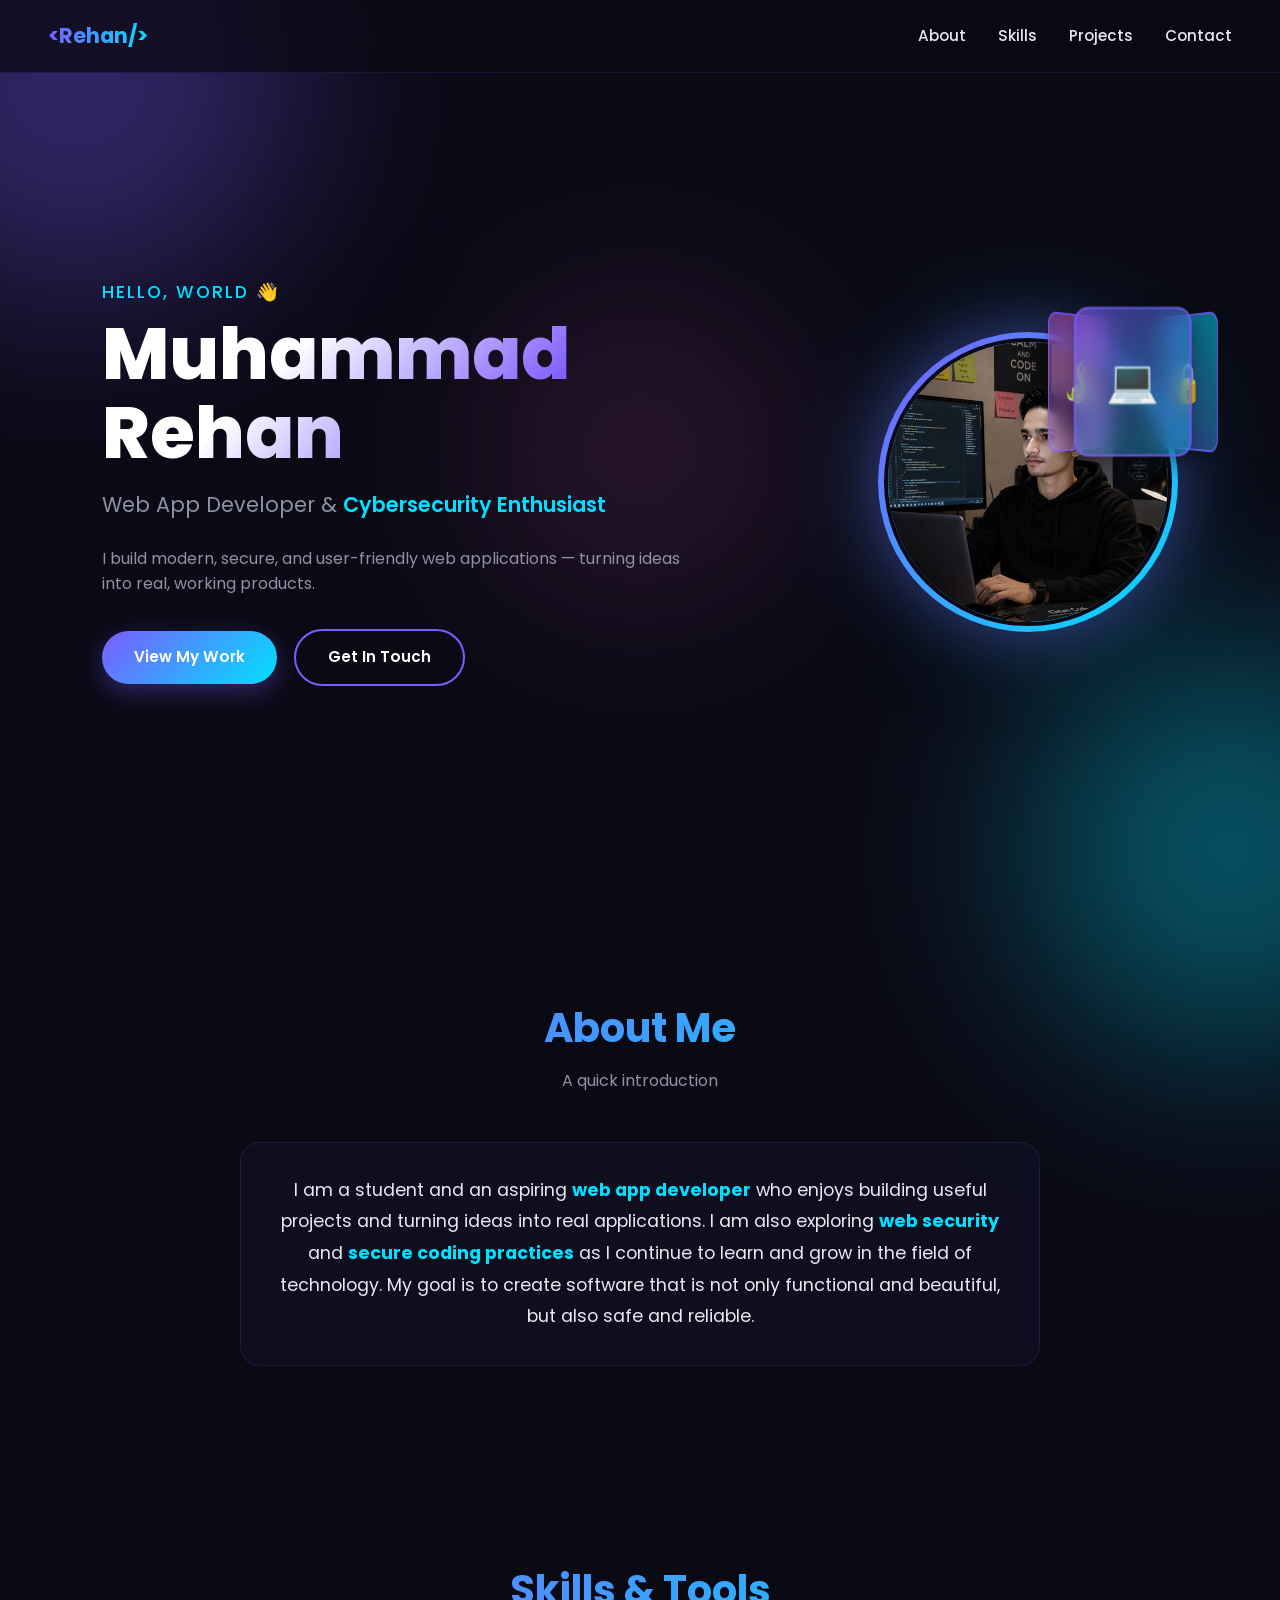
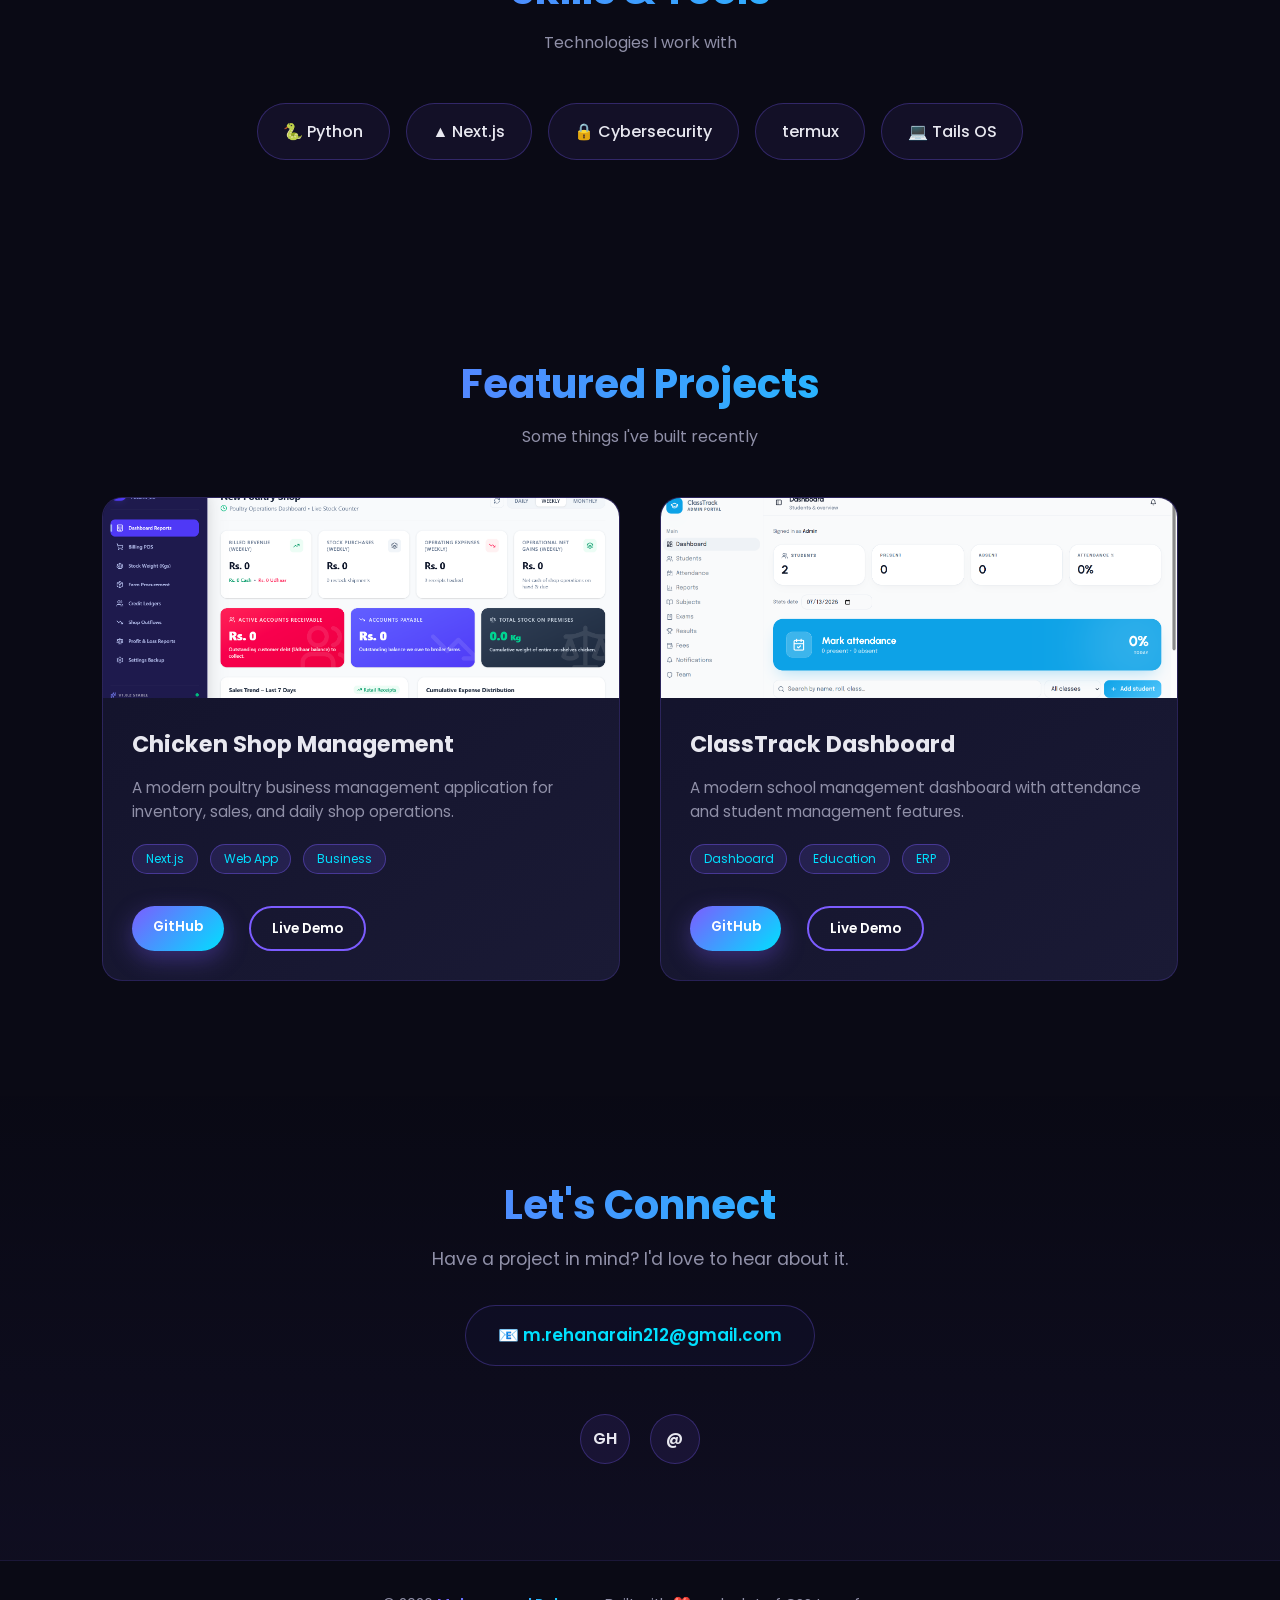
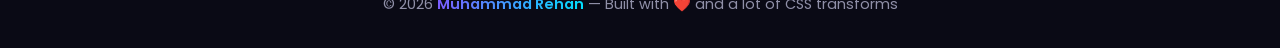
==== index.html @ e0ec8a37 "Update print statement from 'Hello' to 'Goodbye' Upgrade skills" ====
<!DOCTYPE html>
<html lang="en">
<head>
<meta charset="UTF-8" />
<meta name="viewport" content="width=device-width, initial-scale=1.0" />
<title>Muhammad Rehan | 3D Portfolio</title>
<link rel="preconnect" href="https://fonts.googleapis.com">
<link rel="preconnect" href="https://fonts.gstatic.com" crossorigin>
<link href="https://fonts.googleapis.com/css2?family=Poppins:wght@300;400;600;700;800&display=swap" rel="stylesheet">
<style>
  * { margin: 0; padding: 0; box-sizing: border-box; }
  
  :root {
    --bg: #0a0a15;
    --bg-2: #12122a;
    --accent: #7c5cff;
    --accent-2: #00e0ff;
    --text: #e8e8f0;
    --muted: #9090a8;
  }
  
  html { scroll-behavior: smooth; }
  
  body {
    font-family: 'Poppins', 'Segoe UI', sans-serif;
    background: var(--bg);
    color: var(--text);
    overflow-x: hidden;
    line-height: 1.6;
  }
  
  /* ---------- NAVIGATION ---------- */
  nav {
    position: fixed; top: 0; left: 0; right: 0;
    padding: 1.2rem 3rem;
    display: flex; justify-content: space-between; align-items: center;
    background: rgba(10, 10, 21, 0.75);
    backdrop-filter: blur(14px);
    z-index: 100;
    border-bottom: 1px solid rgba(124, 92, 255, 0.15);
  }
  .logo {
    font-size: 1.3rem; font-weight: 700;
    background: linear-gradient(90deg, var(--accent), var(--accent-2));
    -webkit-background-clip: text; -webkit-text-fill-color: transparent;
  }
  nav ul { display: flex; gap: 2rem; list-style: none; }
  nav a {
    color: var(--text); text-decoration: none; font-size: 0.95rem;
    font-weight: 500; transition: color 0.3s; position: relative;
  }
  nav a::after {
    content: ''; position: absolute; bottom: -4px; left: 0;
    width: 0; height: 2px;
    background: linear-gradient(90deg, var(--accent), var(--accent-2));
    transition: width 0.3s;
  }
  nav a:hover { color: var(--accent-2); }
  nav a:hover::after { width: 100%; }
  
  /* ---------- HERO ---------- */
  .hero {
    min-height: 100vh;
    display: flex; align-items: center; justify-content: space-between;
    padding: 7rem 8vw 3rem;
    perspective: 1200px;
    position: relative;
    gap: 3rem;
  }
  .hero-text { max-width: 600px; z-index: 2; }
  .hero-text .greeting {
    color: var(--accent-2); font-size: 1.1rem; font-weight: 500;
    margin-bottom: 0.5rem; letter-spacing: 2px; text-transform: uppercase;
  }
  .hero-text h1 {
    font-size: clamp(2.5rem, 6vw, 4.5rem);
    line-height: 1.1; margin-bottom: 1rem; font-weight: 800;
    background: linear-gradient(135deg, #fff 30%, var(--accent) 70%, var(--accent-2));
    -webkit-background-clip: text; -webkit-text-fill-color: transparent;
  }
  .hero-text .role {
    font-size: 1.3rem; color: var(--muted); margin-bottom: 1.5rem;
    font-weight: 400;
  }
  .hero-text .role span {
    color: var(--accent-2); font-weight: 600;
  }
  .hero-text p { color: var(--muted); font-size: 1rem; margin-bottom: 2rem; }
  .btn {
    display: inline-block; padding: 0.9rem 2rem;
    background: linear-gradient(135deg, var(--accent), var(--accent-2));
    color: #fff; text-decoration: none; border-radius: 50px;
    font-weight: 600; transition: transform 0.3s, box-shadow 0.3s;
    box-shadow: 0 8px 24px rgba(124, 92, 255, 0.35);
    font-size: 0.95rem;
  }
  .btn:hover { transform: translateY(-3px); box-shadow: 0 12px 32px rgba(124, 92, 255, 0.55); }
  .btn-outline {
    background: transparent;
    border: 2px solid var(--accent);
    box-shadow: none;
    margin-left: 0.8rem;
  }
  .btn-outline:hover {
    background: rgba(124, 92, 255, 0.15);
    box-shadow: 0 8px 24px rgba(124, 92, 255, 0.25);
  }
  
  /* ---------- PROFILE AVATAR (3D floating) ---------- */
  .hero-visual {
    position: relative;
    display: flex; align-items: center; justify-content: center;
    flex-shrink: 0;
  }
  .avatar-ring {
    width: 300px; height: 300px;
    border-radius: 50%;
    padding: 6px;
    background: linear-gradient(135deg, var(--accent), var(--accent-2));
    box-shadow: 0 0 60px rgba(124, 92, 255, 0.4), 0 0 120px rgba(0, 224, 255, 0.2);
    animation: float 6s ease-in-out infinite;
    position: relative;
  }
  .avatar-ring img {
    width: 100%; height: 100%;
    border-radius: 50%;
    object-fit: cover;
    border: 4px solid var(--bg);
    display: block;
  }
  @keyframes float {
    0%, 100% { transform: translateY(0); }
    50% { transform: translateY(-20px); }
  }
  
  /* ---------- 3D ROTATING CARD STACK (SMALLER) ---------- */
  .scene-stack {
    position: absolute;
    top: -20px; right: -20px;
    width: 120px; height: 150px;
    perspective: 1000px;
  }
  .card-stack-wrapper {
    width: 100%; height: 100%;
    position: relative;
    transform-style: preserve-3d;
    animation: rotateStack 20s infinite linear;
  }
  .stack-card {
    position: absolute;
    width: 110px; height: 140px;
    display: flex; align-items: center; justify-content: center;
    font-size: 2.5rem;
    background: linear-gradient(135deg, rgba(124,92,255,0.4), rgba(0,224,255,0.4));
    border: 2px solid rgba(124, 92, 255, 0.7);
    border-radius: 14px;
    backdrop-filter: blur(10px);
    box-shadow: 0 8px 20px rgba(0,0,0,0.3);
    transition: all 0.4s ease;
  }
  
  /* Three cards positioned in 3D space - always rotating */
  .card-1 {
    transform: rotateY(0deg) translateZ(65px);
    background: linear-gradient(135deg, rgba(124,92,255,0.5), rgba(0,224,255,0.3));
  }
  .card-2 {
    transform: rotateY(120deg) translateZ(65px);
    background: linear-gradient(135deg, rgba(0,224,255,0.5), rgba(124,92,255,0.3));
  }
  .card-3 {
    transform: rotateY(240deg) translateZ(65px);
    background: linear-gradient(135deg, rgba(255,92,205,0.5), rgba(124,92,255,0.3));
  }
  
  /* Continuous rotation animation */
  @keyframes rotateStack {
    0% { transform: rotateY(0deg) rotateX(10deg); }
    100% { transform: rotateY(360deg) rotateX(10deg); }
  }
  
  /* Hover: speed up rotation and expand cards */
  .scene-stack:hover .card-stack-wrapper {
    animation-duration: 8s;
  }
  .scene-stack:hover .card-1 { transform: rotateY(0deg) translateZ(90px); }
  .scene-stack:hover .card-2 { transform: rotateY(120deg) translateZ(90px); }
  .scene-stack:hover .card-3 { transform: rotateY(240deg) translateZ(90px); }
  
  /* ---------- SECTIONS ---------- */
  section { padding: 6rem 8vw; position: relative; }
  .section-title {
    font-size: 2.5rem; margin-bottom: 0.5rem; text-align: center;
    background: linear-gradient(90deg, var(--accent), var(--accent-2));
    -webkit-background-clip: text; -webkit-text-fill-color: transparent;
    font-weight: 700;
  }
  .section-subtitle {
    text-align: center; color: var(--muted);
    margin-bottom: 3rem; font-size: 1rem;
  }
  
  /* ---------- ABOUT ---------- */
  .about-content {
    max-width: 800px; margin: 0 auto;
    text-align: center; font-size: 1.1rem;
    color: var(--text); line-height: 1.8;
    padding: 2rem;
    background: rgba(18, 18, 42, 0.5);
    border: 1px solid rgba(124, 92, 255, 0.15);
    border-radius: 20px;
    backdrop-filter: blur(10px);
  }
  .about-content strong { color: var(--accent-2); }
  
  /* ---------- SKILLS ---------- */
  .skills {
    display: flex; flex-wrap: wrap; gap: 1rem; justify-content: center;
    max-width: 900px; margin: 0 auto;
  }
  .skill {
    padding: 0.9rem 1.6rem;
    background: rgba(124, 92, 255, 0.08);
    border: 1px solid rgba(124, 92, 255, 0.3);
    border-radius: 30px;
    transition: all 0.3s;
    font-weight: 500;
    cursor: default;
    position: relative;
    overflow: hidden;
  }
  .skill::before {
    content: ''; position: absolute; inset: 0;
    background: linear-gradient(135deg, var(--accent), var(--accent-2));
    opacity: 0; transition: opacity 0.3s;
    z-index: 0;
  }
  .skill span { position: relative; z-index: 1; }
  .skill:hover {
    transform: translateY(-5px) scale(1.05);
    box-shadow: 0 10px 25px rgba(124, 92, 255, 0.4);
    border-color: var(--accent-2);
  }
  .skill:hover::before { opacity: 1; }
  
  /* ---------- PROJECTS (3D CARDS) ---------- */
  .projects-grid {
    display: grid;
    grid-template-columns: repeat(auto-fit, minmax(320px, 1fr));
    gap: 2.5rem;
    perspective: 1200px;
    max-width: 1100px; margin: 0 auto;
  }
  .card {
    background: linear-gradient(145deg, var(--bg-2), #1a1a35);
    border: 1px solid rgba(124, 92, 255, 0.2);
    border-radius: 20px;
    overflow: hidden;
    transition: transform 0.4s ease, box-shadow 0.4s ease, border-color 0.4s;
    transform-style: preserve-3d;
    cursor: pointer;
  }
  .card:hover {
    box-shadow: -20px 20px 50px rgba(0, 224, 255, 0.2), 0 0 30px rgba(124, 92, 255, 0.2);
    border-color: var(--accent-2);
  }
  .card-img {
    width: 100%; height: 200px;
    overflow: hidden;
    position: relative;
    background: linear-gradient(135deg, #1a1a35, #2a2a55);
  }
  .card-img img {
    width: 100%; height: 100%;
    object-fit: cover;
    transition: transform 0.5s;
  }
  .card:hover .card-img img { transform: scale(1.08); }
  .card-img .placeholder {
    width: 100%; height: 100%;
    display: flex; align-items: center; justify-content: center;
    font-size: 4rem;
    background: linear-gradient(135deg, rgba(124,92,255,0.2), rgba(0,224,255,0.2));
  }
  .card-body { padding: 1.8rem; transform: translateZ(30px); }
  .card h3 {
    font-size: 1.4rem; margin-bottom: 0.8rem;
    color: var(--text);
  }
  .card p {
    color: var(--muted); font-size: 0.95rem;
    margin-bottom: 1.2rem;
  }
  .card-tag {
    display: inline-block; margin-right: 0.5rem; margin-bottom: 0.5rem;
    padding: 0.3rem 0.8rem;
    background: rgba(124, 92, 255, 0.15);
    border: 1px solid rgba(124, 92, 255, 0.4);
    border-radius: 20px; font-size: 0.75rem; color: var(--accent-2);
  }
  .card-actions {
    display: flex; gap: 0.8rem; margin-top: 1.5rem;
    flex-wrap: wrap;
  }
  .card-actions .btn {
    padding: 0.6rem 1.3rem; font-size: 0.85rem;
  }
  
  /* ---------- CONTACT ---------- */
  .contact {
    text-align: center;
    background: linear-gradient(180deg, transparent, rgba(124, 92, 255, 0.05));
  }
  .contact p { color: var(--muted); margin-bottom: 2rem; font-size: 1.1rem; }
  .contact-email {
    display: inline-block;
    padding: 1rem 2rem;
    background: rgba(18, 18, 42, 0.6);
    border: 1px solid rgba(124, 92, 255, 0.3);
    border-radius: 50px;
    color: var(--accent-2);
    font-weight: 600;
    text-decoration: none;
    margin-bottom: 2rem;
    transition: all 0.3s;
    font-size: 1.05rem;
  }
  .contact-email:hover {
    background: rgba(124, 92, 255, 0.15);
    border-color: var(--accent-2);
    transform: translateY(-3px);
    box-shadow: 0 10px 25px rgba(0, 224, 255, 0.2);
  }
  .socials { display: flex; gap: 1.2rem; justify-content: center; margin-top: 1rem; }
  .socials a {
    width: 50px; height: 50px;
    display: flex; align-items: center; justify-content: center;
    background: rgba(124, 92, 255, 0.1);
    border: 1px solid rgba(124, 92, 255, 0.3);
    border-radius: 50%;
    color: var(--text); text-decoration: none;
    transition: all 0.3s;
    font-weight: 600;
  }
  .socials a:hover {
    background: linear-gradient(135deg, var(--accent), var(--accent-2));
    transform: translateY(-5px) rotate(360deg);
    border-color: transparent;
  }
  
  footer {
    text-align: center; padding: 2rem;
    color: var(--muted); font-size: 0.9rem;
    border-top: 1px solid rgba(124, 92, 255, 0.15);
  }
  footer span {
    background: linear-gradient(90deg, var(--accent), var(--accent-2));
    -webkit-background-clip: text; -webkit-text-fill-color: transparent;
    font-weight: 600;
  }
  
  /* ---------- FLOATING ORBS (background) ---------- */
  .orb {
    position: fixed; border-radius: 50%;
    filter: blur(100px); opacity: 0.35;
    pointer-events: none; z-index: 0;
  }
  .orb-1 { width: 450px; height: 450px; background: var(--accent); top: -150px; left: -150px; }
  .orb-2 { width: 400px; height: 400px; background: var(--accent-2); bottom: -150px; right: -150px; }
  .orb-3 { width: 300px; height: 300px; background: #ff5ccd; top: 50%; left: 50%; transform: translate(-50%, -50%); opacity: 0.15; }
  
  /* ---------- SCROLL REVEAL ---------- */
  .reveal {
    opacity: 0;
    transform: translateY(40px);
    transition: opacity 0.8s ease, transform 0.8s ease;
  }
  .reveal.visible {
    opacity: 1;
    transform: translateY(0);
  }
  
  /* ---------- RESPONSIVE ---------- */
  @media (max-width: 900px) {
    .hero { flex-direction: column-reverse; text-align: center; padding-top: 8rem; }
    .hero-visual { margin-top: 1rem; }
    .avatar-ring { width: 220px; height: 220px; }
    .scene-stack { width: 90px; height: 115px; top: -15px; right: -15px; }
    .stack-card { width: 85px; height: 110px; font-size: 2rem; border-radius: 10px; }
    .card-1 { transform: rotateY(0deg) translateZ(50px); }
    .card-2 { transform: rotateY(120deg) translateZ(50px); }
    .card-3 { transform: rotateY(240deg) translateZ(50px); }
    .scene-stack:hover .card-1 { transform: rotateY(0deg) translateZ(70px); }
    .scene-stack:hover .card-2 { transform: rotateY(120deg) translateZ(70px); }
    .scene-stack:hover .card-3 { transform: rotateY(240deg) translateZ(70px); }
  }
  @media (max-width: 600px) {
    nav { padding: 1rem 1.2rem; }
    nav ul { gap: 1rem; }
    nav a { font-size: 0.85rem; }
    .logo { font-size: 1.1rem; }
    section { padding: 4rem 5vw; }
    .section-title { font-size: 2rem; }
    .btn-outline { margin-left: 0; margin-top: 0.8rem; }
  }
</style>
</head>
<body>

<div class="orb orb-1"></div>
<div class="orb orb-2"></div>
<div class="orb orb-3"></div>

<!-- NAVIGATION -->
<nav>
  <div class="logo">&lt;Rehan/&gt;</div>
  <ul>
    <li><a href="#about">About</a></li>
    <li><a href="#skills">Skills</a></li>
    <li><a href="#projects">Projects</a></li>
    <li><a href="#contact">Contact</a></li>
  </ul>
</nav>

<!-- HERO -->
<section class="hero" id="home">
  <div class="hero-text">
    <div class="greeting">Hello, World 👋</div>
    <h1>Muhammad Rehan</h1>
    <p class="role">Web App Developer & <span>Cybersecurity Enthusiast</span></p>
    <p>I build modern, secure, and user-friendly web applications — turning ideas into real, working products.</p>
    <a href="#projects" class="btn">View My Work</a>
    <a href="#contact" class="btn btn-outline">Get In Touch</a>
  </div>
  <div class="hero-visual">
    <div class="avatar-ring">
      <img src="profile.png" alt="Muhammad Rehan" onerror="this.style.display='none'; this.parentElement.innerHTML='‍💻';">
    </div>
    <div class="scene-stack">
      <div class="card-stack-wrapper">
        <div class="stack-card card-1">💻</div>
        <div class="stack-card card-2">🔒</div>
        <div class="stack-card card-3">🐍</div>
      </div>
    </div>
  </div>
</section>

<!-- ABOUT -->
<section id="about" class="reveal">
  <h2 class="section-title">About Me</h2>
  <p class="section-subtitle">A quick introduction</p>
  <div class="about-content">
    I am a student and an aspiring <strong>web app developer</strong> who enjoys building useful projects and turning ideas into real applications. I am also exploring <strong>web security</strong> and <strong>secure coding practices</strong> as I continue to learn and grow in the field of technology. My goal is to create software that is not only functional and beautiful, but also safe and reliable.
  </div>
</section>

<!-- SKILLS -->
<section id="skills" class="reveal">
  <h2 class="section-title">Skills & Tools</h2>
  <p class="section-subtitle">Technologies I work with</p>
  <div class="skills">
    <div class="skill"><span>🐍 Python</span></div>
    <div class="skill"><span>▲ Next.js</span></div>
    <div class="skill"><span>🔒 Cybersecurity</span></div>
    <div class="skill"><span>termux</span></div>
    <div class="skill"><span>💻 Tails OS</span></div>
   
  </div>
</section>

<!-- PROJECTS -->
<section id="projects" class="reveal">
  <h2 class="section-title">Featured Projects</h2>
  <p class="section-subtitle">Some things I've built recently</p>
  <div class="projects-grid">

    <div class="card">
      <div class="card-img">
        <img src="chicken-shop.png" alt="Chicken Shop Management" onerror="this.style.display='none'; this.parentElement.innerHTML='<div class=placeholder>🐔</div>';">
      </div>
      <div class="card-body">
        <h3>Chicken Shop Management</h3>
        <p>A modern poultry business management application for inventory, sales, and daily shop operations.</p>
        <div>
          <span class="card-tag">Next.js</span>
          <span class="card-tag">Web App</span>
          <span class="card-tag">Business</span>
        </div>
        <div class="card-actions">
          <a class="btn" href="https://github.com/mrehanarain212-code/Chicken-Shop-Management" target="_blank" rel="noopener">GitHub</a>
          <a class="btn btn-outline" href="https://chicken-shop-management.vercel.app/" target="_blank" rel="noopener">Live Demo</a>
        </div>
      </div>
    </div>

    <div class="card">
      <div class="card-img">
        <img src="classtrack-dashboard.png" alt="ClassTrack Dashboard" onerror="this.style.display='none'; this.parentElement.innerHTML='<div class=placeholder>🎓</div>';">
      </div>
      <div class="card-body">
        <h3>ClassTrack Dashboard</h3>
        <p>A modern school management dashboard with attendance and student management features.</p>
        <div>
          <span class="card-tag">Dashboard</span>
          <span class="card-tag">Education</span>
          <span class="card-tag">ERP</span>
        </div>
        <div class="card-actions">
          <a class="btn" href="https://github.com/mrehanarain212-code/classtrack-dashboard" target="_blank" rel="noopener">GitHub</a>
          <a class="btn btn-outline" href="https://classtrack-erp.lovable.app" target="_blank" rel="noopener">Live Demo</a>
        </div>
      </div>
    </div>

  </div>
</section>

<!-- CONTACT -->
<section id="contact" class="contact reveal">
  <h2 class="section-title">Let's Connect</h2>
  <p class="section-subtitle">Have a project in mind? I'd love to hear about it.</p>
  <a href="mailto:m.rehanarain212@gmail.com" class="contact-email">📧 m.rehanarain212@gmail.com</a>
  <div class="socials">
    <a href="https://github.com/mrehanarain212-code" target="_blank" rel="noopener" title="GitHub">GH</a>
    <a href="mailto:m.rehanarain212@gmail.com" title="Email">@</a>
  </div>
</section>

<footer>
  © 2026 <span>Muhammad Rehan</span> — Built with ❤️ and a lot of CSS transforms
</footer>

<script>
  // Tilt effect on project cards (mouse-driven 3D)
  document.querySelectorAll('.card').forEach(card => {
    card.addEventListener('mousemove', e => {
      const rect = card.getBoundingClientRect();
      const x = e.clientX - rect.left;
      const y = e.clientY - rect.top;
      const cx = rect.width / 2;
      const cy = rect.height / 2;
      const rotY = ((x - cx) / cx) * 10;
      const rotX = -((y - cy) / cy) * 10;
      card.style.transform = `perspective(1000px) rotateY(${rotY}deg) rotateX(${rotX}deg) scale(1.02)`;
    });
    card.addEventListener('mouseleave', () => {
      card.style.transform = '';
    });
  });
  
  // Parallax on floating orbs
  window.addEventListener('mousemove', e => {
    const x = (e.clientX / window.innerWidth - 0.5) * 40;
    const y = (e.clientY / window.innerHeight - 0.5) * 40;
    document.querySelector('.orb-1').style.transform = `translate(${x}px, ${y}px)`;
    document.querySelector('.orb-2').style.transform = `translate(${-x}px, ${-y}px)`;
    document.querySelector('.orb-3').style.transform = `translate(calc(-50% + ${x*0.5}px), calc(-50% + ${y*0.5}px))`;
  });
  
  // Scroll reveal animation
  const observer = new IntersectionObserver((entries) => {
    entries.forEach(entry => {
      if (entry.isIntersecting) {
        entry.target.classList.add('visible');
      }
    });
  }, { threshold: 0.15 });
  
  document.querySelectorAll('.reveal').forEach(el => observer.observe(el));
  
  // Active nav link on scroll
  const sections = document.querySelectorAll('section[id]');
  const navLinks = document.querySelectorAll('nav a');
  window.addEventListener('scroll', () => {
    let current = '';
    sections.forEach(section => {
      const top = section.offsetTop - 100;
      if (scrollY >= top) current = section.id;
    });
    navLinks.forEach(link => {
      link.style.color = '';
      if (link.getAttribute('href') === '#' + current) {
        link.style.color = 'var(--accent-2)';
      }
    });
  });
</script>

</body>
</html>
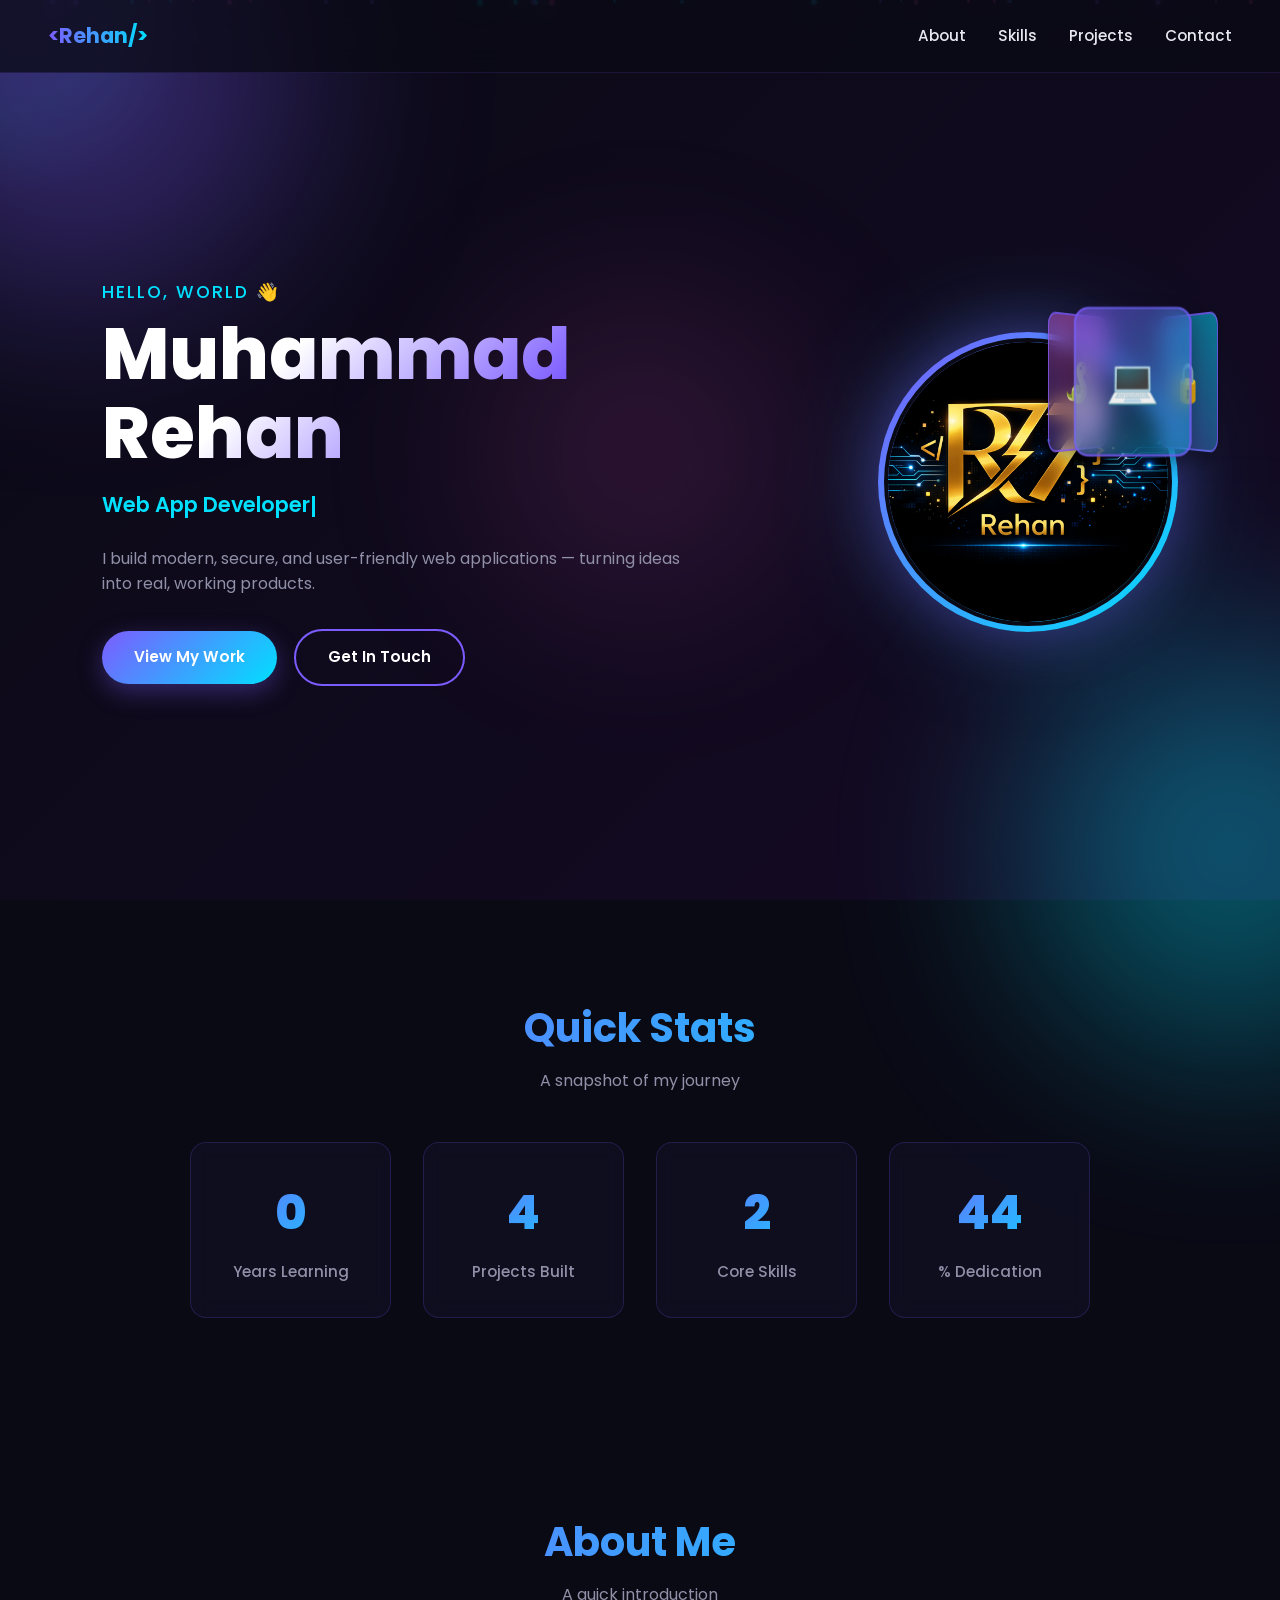
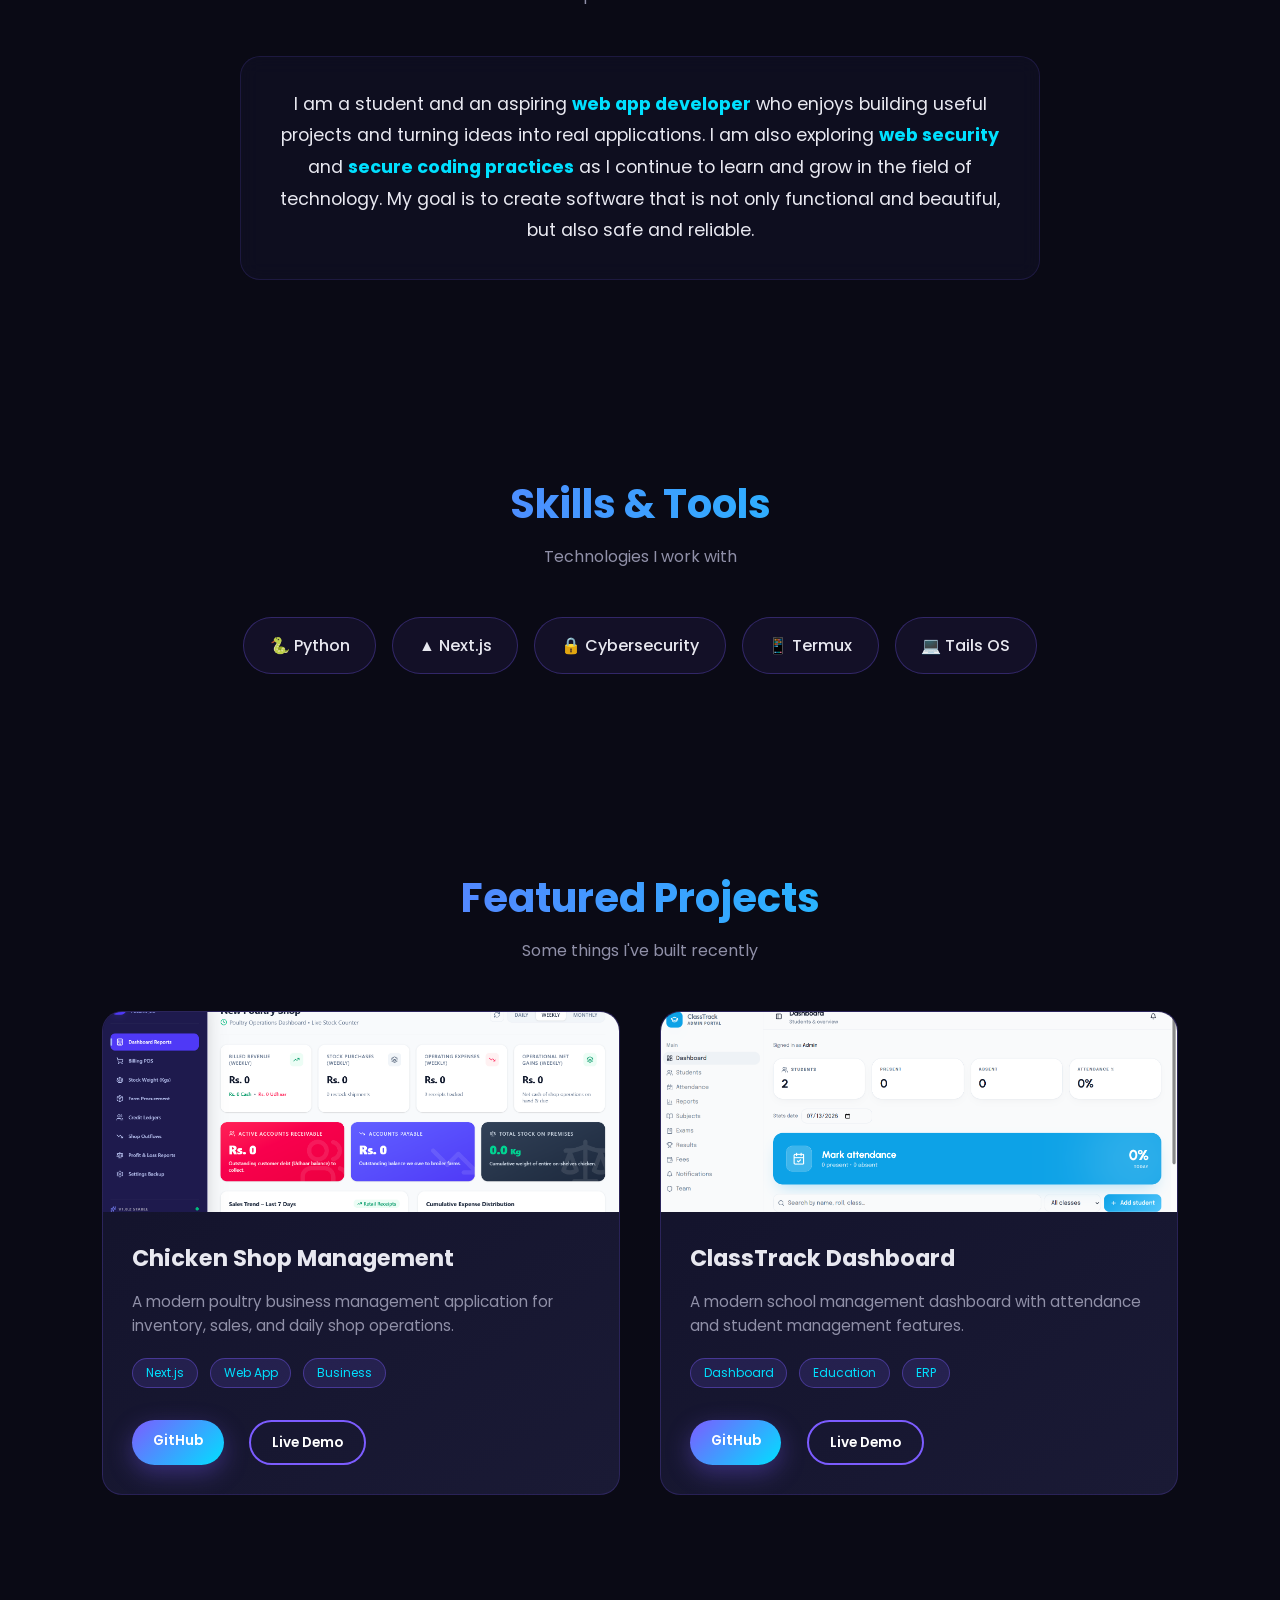
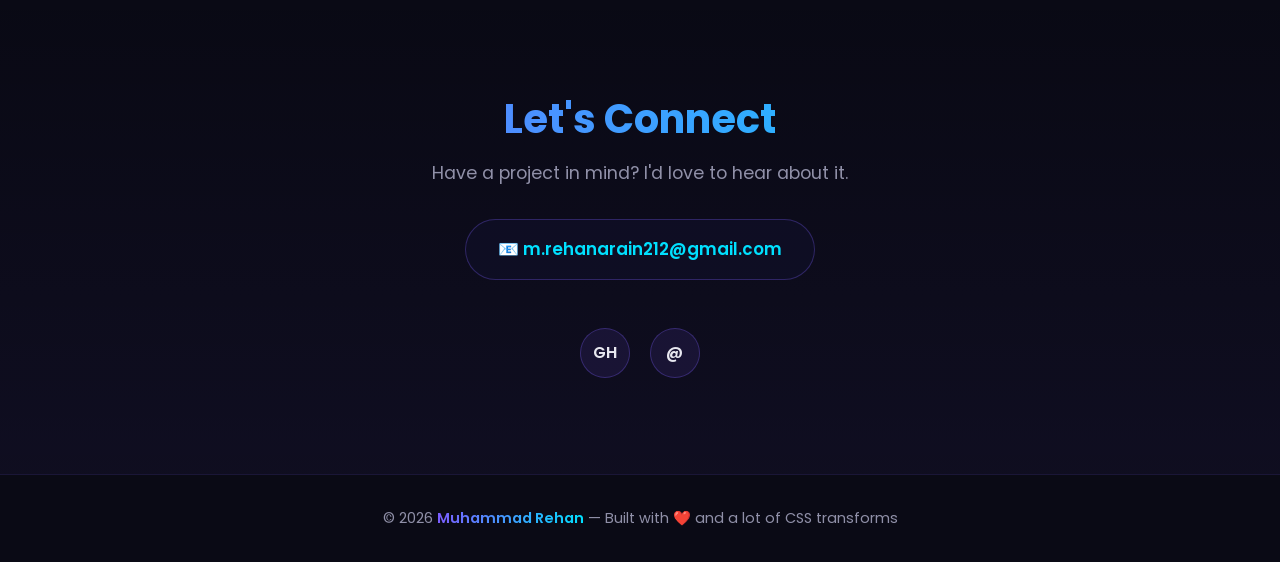
==== commit 04555332: "Update print statement from 'Hello' to 'Goodbye' new design added" ====
--- a/index.html
+++ b/index.html
@@ -4,6 +4,16 @@
 <meta charset="UTF-8" />
 <meta name="viewport" content="width=device-width, initial-scale=1.0" />
 <title>Muhammad Rehan | 3D Portfolio</title>
+
+<!-- Google tag (gtag.js) -->
+<script async src="https://www.googletagmanager.com/gtag/js?id=G-25EVGVLFFL"></script>
+<script>
+  window.dataLayer = window.dataLayer || [];
+  function gtag(){dataLayer.push(arguments);}
+  gtag('js', new Date());
+  gtag('config', 'G-25EVGVLFFL');
+</script>
+
 <link rel="preconnect" href="https://fonts.googleapis.com">
 <link rel="preconnect" href="https://fonts.gstatic.com" crossorigin>
 <link href="https://fonts.googleapis.com/css2?family=Poppins:wght@300;400;600;700;800&display=swap" rel="stylesheet">
@@ -27,6 +37,50 @@
     color: var(--text);
     overflow-x: hidden;
     line-height: 1.6;
+    position: relative;
+  }
+  
+  /* ========== 1. ANIMATED GRADIENT BACKGROUND ========== */
+  .animated-bg {
+    position: fixed; top: 0; left: 0; width: 100%; height: 100%;
+    background: linear-gradient(-45deg, #0a0a15, #1a1040, #0a2035, #150a25, #0a0a15);
+    background-size: 400% 400%;
+    animation: gradientShift 15s ease infinite;
+    z-index: -2;
+  }
+  @keyframes gradientShift {
+    0% { background-position: 0% 50%; }
+    50% { background-position: 100% 50%; }
+    100% { background-position: 0% 50%; }
+  }
+  
+  /* ========== 2. FLOATING PARTICLES ========== */
+  .particles {
+    position: fixed; top: 0; left: 0; width: 100%; height: 100%;
+    pointer-events: none; z-index: -1; overflow: hidden;
+  }
+  .particle {
+    position: absolute; width: 4px; height: 4px;
+    background: var(--accent); border-radius: 50%;
+    opacity: 0.6; animation: floatParticle linear infinite;
+    box-shadow: 0 0 10px var(--accent);
+  }
+  .particle:nth-child(even) { background: var(--accent-2); box-shadow: 0 0 10px var(--accent-2); }
+  .particle:nth-child(3n) { background: #ff5ccd; box-shadow: 0 0 10px #ff5ccd; }
+  @keyframes floatParticle {
+    0% { transform: translateY(100vh) translateX(0); opacity: 0; }
+    10% { opacity: 0.6; }
+    90% { opacity: 0.6; }
+    100% { transform: translateY(-10vh) translateX(100px); opacity: 0; }
+  }
+  
+  /* ========== 3. MOUSE GLOW ========== */
+  .mouse-glow {
+    position: fixed; width: 400px; height: 400px;
+    border-radius: 50%;
+    background: radial-gradient(circle, rgba(124,92,255,0.15) 0%, rgba(0,224,255,0.08) 40%, transparent 70%);
+    pointer-events: none; transform: translate(-50%, -50%);
+    z-index: 0; transition: opacity 0.3s; mix-blend-mode: screen;
   }
   
   /* ---------- NAVIGATION ---------- */
@@ -42,7 +96,8 @@
   .logo {
     font-size: 1.3rem; font-weight: 700;
     background: linear-gradient(90deg, var(--accent), var(--accent-2));
-    -webkit-background-clip: text; -webkit-text-fill-color: transparent;
+    background-clip: text; -webkit-background-clip: text;
+    color: transparent; -webkit-text-fill-color: transparent;
   }
   nav ul { display: flex; gap: 2rem; list-style: none; }
   nav a {
@@ -66,6 +121,7 @@
     perspective: 1200px;
     position: relative;
     gap: 3rem;
+    z-index: 1;
   }
   .hero-text { max-width: 600px; z-index: 2; }
   .hero-text .greeting {
@@ -76,15 +132,23 @@
     font-size: clamp(2.5rem, 6vw, 4.5rem);
     line-height: 1.1; margin-bottom: 1rem; font-weight: 800;
     background: linear-gradient(135deg, #fff 30%, var(--accent) 70%, var(--accent-2));
-    -webkit-background-clip: text; -webkit-text-fill-color: transparent;
-  }
-  .hero-text .role {
+    background-clip: text; -webkit-background-clip: text;
+    color: transparent; -webkit-text-fill-color: transparent;
+  }
+  
+  /* ========== 4. TYPING ANIMATION ========== */
+  .typing-container {
     font-size: 1.3rem; color: var(--muted); margin-bottom: 1.5rem;
-    font-weight: 400;
-  }
-  .hero-text .role span {
-    color: var(--accent-2); font-weight: 600;
-  }
+    font-weight: 400; min-height: 2rem;
+  }
+  .typing-text { color: var(--accent-2); font-weight: 600; }
+  .cursor {
+    display: inline-block; width: 3px; height: 1.3rem;
+    background: var(--accent-2); margin-left: 2px;
+    animation: blink 0.8s infinite; vertical-align: middle;
+  }
+  @keyframes blink { 0%, 50% { opacity: 1; } 51%, 100% { opacity: 0; } }
+  
   .hero-text p { color: var(--muted); font-size: 1rem; margin-bottom: 2rem; }
   .btn {
     display: inline-block; padding: 0.9rem 2rem;
@@ -96,10 +160,8 @@
   }
   .btn:hover { transform: translateY(-3px); box-shadow: 0 12px 32px rgba(124, 92, 255, 0.55); }
   .btn-outline {
-    background: transparent;
-    border: 2px solid var(--accent);
-    box-shadow: none;
-    margin-left: 0.8rem;
+    background: transparent; border: 2px solid var(--accent);
+    box-shadow: none; margin-left: 0.8rem;
   }
   .btn-outline:hover {
     background: rgba(124, 92, 255, 0.15);
@@ -133,7 +195,7 @@
     50% { transform: translateY(-20px); }
   }
   
-  /* ---------- 3D ROTATING CARD STACK (SMALLER) ---------- */
+  /* ---------- 3D ROTATING CARD STACK ---------- */
   .scene-stack {
     position: absolute;
     top: -20px; right: -20px;
@@ -158,8 +220,6 @@
     box-shadow: 0 8px 20px rgba(0,0,0,0.3);
     transition: all 0.4s ease;
   }
-  
-  /* Three cards positioned in 3D space - always rotating */
   .card-1 {
     transform: rotateY(0deg) translateZ(65px);
     background: linear-gradient(135deg, rgba(124,92,255,0.5), rgba(0,224,255,0.3));
@@ -172,33 +232,49 @@
     transform: rotateY(240deg) translateZ(65px);
     background: linear-gradient(135deg, rgba(255,92,205,0.5), rgba(124,92,255,0.3));
   }
-  
-  /* Continuous rotation animation */
   @keyframes rotateStack {
     0% { transform: rotateY(0deg) rotateX(10deg); }
     100% { transform: rotateY(360deg) rotateX(10deg); }
   }
-  
-  /* Hover: speed up rotation and expand cards */
-  .scene-stack:hover .card-stack-wrapper {
-    animation-duration: 8s;
-  }
+  .scene-stack:hover .card-stack-wrapper { animation-duration: 8s; }
   .scene-stack:hover .card-1 { transform: rotateY(0deg) translateZ(90px); }
   .scene-stack:hover .card-2 { transform: rotateY(120deg) translateZ(90px); }
   .scene-stack:hover .card-3 { transform: rotateY(240deg) translateZ(90px); }
   
   /* ---------- SECTIONS ---------- */
-  section { padding: 6rem 8vw; position: relative; }
+  section { padding: 6rem 8vw; position: relative; z-index: 1; }
   .section-title {
     font-size: 2.5rem; margin-bottom: 0.5rem; text-align: center;
     background: linear-gradient(90deg, var(--accent), var(--accent-2));
-    -webkit-background-clip: text; -webkit-text-fill-color: transparent;
+    background-clip: text; -webkit-background-clip: text; -webkit-text-fill-color: transparent;
     font-weight: 700;
   }
   .section-subtitle {
     text-align: center; color: var(--muted);
     margin-bottom: 3rem; font-size: 1rem;
   }
+  
+  /* ========== 8. COUNTER ANIMATION (STATS) ========== */
+  .stats {
+    display: grid; grid-template-columns: repeat(auto-fit, minmax(180px, 1fr));
+    gap: 2rem; max-width: 900px; margin: 3rem auto 0;
+  }
+  .stat-item {
+    text-align: center; padding: 2rem 1rem;
+    background: rgba(18, 18, 42, 0.5); border: 1px solid rgba(124, 92, 255, 0.2);
+    border-radius: 16px; backdrop-filter: blur(10px);
+    transition: transform 0.3s, box-shadow 0.3s;
+  }
+  .stat-item:hover {
+    transform: translateY(-8px); box-shadow: 0 15px 30px rgba(124, 92, 255, 0.3); border-color: var(--accent-2);
+  }
+  .stat-number {
+    font-size: 3rem; font-weight: 800;
+    background: linear-gradient(135deg, var(--accent), var(--accent-2));
+    background-clip: text; -webkit-background-clip: text; -webkit-text-fill-color: transparent;
+    display: block; margin-bottom: 0.5rem;
+  }
+  .stat-label { color: var(--muted); font-size: 0.95rem; font-weight: 500; }
   
   /* ---------- ABOUT ---------- */
   .about-content {
@@ -243,7 +319,7 @@
   }
   .skill:hover::before { opacity: 1; }
   
-  /* ---------- PROJECTS (3D CARDS) ---------- */
+  /* ---------- PROJECTS ---------- */
   .projects-grid {
     display: grid;
     grid-template-columns: repeat(auto-fit, minmax(320px, 1fr));
@@ -275,7 +351,9 @@
     object-fit: cover;
     transition: transform 0.5s;
   }
-  .card:hover .card-img img { transform: scale(1.08); }
+  /* ========== 6. PROJECT HOVER ZOOM (Enhanced) ========== */
+  .card:hover .card-img img { transform: scale(1.15); }
+  
   .card-img .placeholder {
     width: 100%; height: 100%;
     display: flex; align-items: center; justify-content: center;
@@ -283,14 +361,8 @@
     background: linear-gradient(135deg, rgba(124,92,255,0.2), rgba(0,224,255,0.2));
   }
   .card-body { padding: 1.8rem; transform: translateZ(30px); }
-  .card h3 {
-    font-size: 1.4rem; margin-bottom: 0.8rem;
-    color: var(--text);
-  }
-  .card p {
-    color: var(--muted); font-size: 0.95rem;
-    margin-bottom: 1.2rem;
-  }
+  .card h3 { font-size: 1.4rem; margin-bottom: 0.8rem; color: var(--text); }
+  .card p { color: var(--muted); font-size: 0.95rem; margin-bottom: 1.2rem; }
   .card-tag {
     display: inline-block; margin-right: 0.5rem; margin-bottom: 0.5rem;
     padding: 0.3rem 0.8rem;
@@ -298,13 +370,8 @@
     border: 1px solid rgba(124, 92, 255, 0.4);
     border-radius: 20px; font-size: 0.75rem; color: var(--accent-2);
   }
-  .card-actions {
-    display: flex; gap: 0.8rem; margin-top: 1.5rem;
-    flex-wrap: wrap;
-  }
-  .card-actions .btn {
-    padding: 0.6rem 1.3rem; font-size: 0.85rem;
-  }
+  .card-actions { display: flex; gap: 0.8rem; margin-top: 1.5rem; flex-wrap: wrap; }
+  .card-actions .btn { padding: 0.6rem 1.3rem; font-size: 0.85rem; }
   
   /* ---------- CONTACT ---------- */
   .contact {
@@ -313,17 +380,13 @@
   }
   .contact p { color: var(--muted); margin-bottom: 2rem; font-size: 1.1rem; }
   .contact-email {
-    display: inline-block;
-    padding: 1rem 2rem;
+    display: inline-block; padding: 1rem 2rem;
     background: rgba(18, 18, 42, 0.6);
     border: 1px solid rgba(124, 92, 255, 0.3);
     border-radius: 50px;
-    color: var(--accent-2);
-    font-weight: 600;
-    text-decoration: none;
-    margin-bottom: 2rem;
-    transition: all 0.3s;
-    font-size: 1.05rem;
+    color: var(--accent-2); font-weight: 600;
+    text-decoration: none; margin-bottom: 2rem;
+    transition: all 0.3s; font-size: 1.05rem;
   }
   .contact-email:hover {
     background: rgba(124, 92, 255, 0.15);
@@ -339,8 +402,7 @@
     border: 1px solid rgba(124, 92, 255, 0.3);
     border-radius: 50%;
     color: var(--text); text-decoration: none;
-    transition: all 0.3s;
-    font-weight: 600;
+    transition: all 0.3s; font-weight: 600;
   }
   .socials a:hover {
     background: linear-gradient(135deg, var(--accent), var(--accent-2));
@@ -352,10 +414,11 @@
     text-align: center; padding: 2rem;
     color: var(--muted); font-size: 0.9rem;
     border-top: 1px solid rgba(124, 92, 255, 0.15);
+    position: relative; z-index: 1;
   }
   footer span {
     background: linear-gradient(90deg, var(--accent), var(--accent-2));
-    -webkit-background-clip: text; -webkit-text-fill-color: transparent;
+    background-clip: text; -webkit-background-clip: text; -webkit-text-fill-color: transparent;
     font-weight: 600;
   }
   
@@ -393,6 +456,7 @@
     .scene-stack:hover .card-1 { transform: rotateY(0deg) translateZ(70px); }
     .scene-stack:hover .card-2 { transform: rotateY(120deg) translateZ(70px); }
     .scene-stack:hover .card-3 { transform: rotateY(240deg) translateZ(70px); }
+    .mouse-glow { width: 250px; height: 250px; }
   }
   @media (max-width: 600px) {
     nav { padding: 1rem 1.2rem; }
@@ -402,11 +466,22 @@
     section { padding: 4rem 5vw; }
     .section-title { font-size: 2rem; }
     .btn-outline { margin-left: 0; margin-top: 0.8rem; }
+    .stat-number { font-size: 2.2rem; }
   }
 </style>
 </head>
 <body>
 
+<!-- 1. Animated Gradient Background -->
+<div class="animated-bg"></div>
+
+<!-- 2. Floating Particles -->
+<div class="particles" id="particles"></div>
+
+<!-- 3. Mouse Glow -->
+<div class="mouse-glow" id="mouseGlow"></div>
+
+<!-- Background Orbs -->
 <div class="orb orb-1"></div>
 <div class="orb orb-2"></div>
 <div class="orb orb-3"></div>
@@ -427,14 +502,17 @@
   <div class="hero-text">
     <div class="greeting">Hello, World 👋</div>
     <h1>Muhammad Rehan</h1>
-    <p class="role">Web App Developer & <span>Cybersecurity Enthusiast</span></p>
+    <!-- 4. Typing Animation -->
+    <div class="typing-container">
+      <span class="typing-text" id="typingText"></span><span class="cursor"></span>
+    </div>
     <p>I build modern, secure, and user-friendly web applications — turning ideas into real, working products.</p>
     <a href="#projects" class="btn">View My Work</a>
     <a href="#contact" class="btn btn-outline">Get In Touch</a>
   </div>
   <div class="hero-visual">
     <div class="avatar-ring">
-      <img src="profile.png" alt="Muhammad Rehan" onerror="this.style.display='none'; this.parentElement.innerHTML='‍💻';">
+      <img src="portfolio.png" alt="Muhammad Rehan" onerror="this.style.display='none'; this.parentElement.innerHTML='👨‍💻';">
     </div>
     <div class="scene-stack">
       <div class="card-stack-wrapper">
@@ -442,6 +520,30 @@
         <div class="stack-card card-2">🔒</div>
         <div class="stack-card card-3">🐍</div>
       </div>
+    </div>
+  </div>
+</section>
+
+<!-- 8. Counter Animation Stats -->
+<section class="reveal">
+  <h2 class="section-title">Quick Stats</h2>
+  <p class="section-subtitle">A snapshot of my journey</p>
+  <div class="stats">
+    <div class="stat-item">
+      <span class="stat-number" data-target="2">0</span>
+      <span class="stat-label">Years Learning</span>
+    </div>
+    <div class="stat-item">
+      <span class="stat-number" data-target="10">0</span>
+      <span class="stat-label">Projects Built</span>
+    </div>
+    <div class="stat-item">
+      <span class="stat-number" data-target="5">0</span>
+      <span class="stat-label">Core Skills</span>
+    </div>
+    <div class="stat-item">
+      <span class="stat-number" data-target="100">0</span>
+      <span class="stat-label">% Dedication</span>
     </div>
   </div>
 </section>
@@ -463,9 +565,8 @@
     <div class="skill"><span>🐍 Python</span></div>
     <div class="skill"><span>▲ Next.js</span></div>
     <div class="skill"><span>🔒 Cybersecurity</span></div>
-    <div class="skill"><span>termux</span></div>
+    <div class="skill"><span>📱 Termux</span></div>
     <div class="skill"><span>💻 Tails OS</span></div>
-   
   </div>
 </section>
 
@@ -532,7 +633,71 @@
 </footer>
 
 <script>
-  // Tilt effect on project cards (mouse-driven 3D)
+  // ========== 3. MOUSE GLOW & PARALLAX ==========
+  const mouseGlow = document.getElementById('mouseGlow');
+  document.addEventListener('mousemove', (e) => {
+    mouseGlow.style.left = e.clientX + 'px';
+    mouseGlow.style.top = e.clientY + 'px';
+    
+    const x = (e.clientX / window.innerWidth - 0.5) * 40;
+    const y = (e.clientY / window.innerHeight - 0.5) * 40;
+    document.querySelector('.orb-1').style.transform = `translate(${x}px, ${y}px)`;
+    document.querySelector('.orb-2').style.transform = `translate(${-x}px, ${-y}px)`;
+    document.querySelector('.orb-3').style.transform = `translate(calc(-50% + ${x*0.5}px), calc(-50% + ${y*0.5}px))`;
+  });
+  
+  // ========== 4. TYPING ANIMATION ==========
+  const typingText = document.getElementById('typingText');
+  const phrases = [
+    'Web App Developer',
+    'Cybersecurity Enthusiast',
+    'Next.js Developer',
+    'Python Programmer',
+    'Secure Coding Advocate'
+  ];
+  let phraseIndex = 0;
+  let charIndex = 0;
+  let isDeleting = false;
+  let typingSpeed = 100;
+  
+  function typeEffect() {
+    const currentPhrase = phrases[phraseIndex];
+    if (isDeleting) {
+      typingText.textContent = currentPhrase.substring(0, charIndex - 1);
+      charIndex--;
+      typingSpeed = 50;
+    } else {
+      typingText.textContent = currentPhrase.substring(0, charIndex + 1);
+      charIndex++;
+      typingSpeed = 100;
+    }
+    if (!isDeleting && charIndex === currentPhrase.length) {
+      isDeleting = true;
+      typingSpeed = 2000;
+    } else if (isDeleting && charIndex === 0) {
+      isDeleting = false;
+      phraseIndex = (phraseIndex + 1) % phrases.length;
+      typingSpeed = 500;
+    }
+    setTimeout(typeEffect, typingSpeed);
+  }
+  typeEffect();
+  
+  // ========== 2. FLOATING PARTICLES ==========
+  const particlesContainer = document.getElementById('particles');
+  const particleCount = 30;
+  for (let i = 0; i < particleCount; i++) {
+    const particle = document.createElement('div');
+    particle.className = 'particle';
+    particle.style.left = Math.random() * 100 + '%';
+    particle.style.animationDuration = (Math.random() * 15 + 10) + 's';
+    particle.style.animationDelay = Math.random() * 10 + 's';
+    particle.style.width = (Math.random() * 4 + 2) + 'px';
+    particle.style.height = particle.style.width;
+    particlesContainer.appendChild(particle);
+  }
+  
+  // ========== 5. TILT CARDS ==========
   document.querySelectorAll('.card').forEach(card => {
     card.addEventListener('mousemove', e => {
       const rect = card.getBoundingClientRect();
@@ -549,16 +714,39 @@
     });
   });
   
-  // Parallax on floating orbs
-  window.addEventListener('mousemove', e => {
-    const x = (e.clientX / window.innerWidth - 0.5) * 40;
-    const y = (e.clientY / window.innerHeight - 0.5) * 40;
-    document.querySelector('.orb-1').style.transform = `translate(${x}px, ${y}px)`;
-    document.querySelector('.orb-2').style.transform = `translate(${-x}px, ${-y}px)`;
-    document.querySelector('.orb-3').style.transform = `translate(calc(-50% + ${x*0.5}px), calc(-50% + ${y*0.5}px))`;
-  });
-  
-  // Scroll reveal animation
+  // ========== 8. COUNTER ANIMATION ==========
+  const statNumbers = document.querySelectorAll('.stat-number');
+  let countersStarted = false;
+  
+  function animateCounter(el) {
+    const target = parseInt(el.getAttribute('data-target'));
+    const duration = 2000;
+    const step = target / (duration / 16);
+    let current = 0;
+    const timer = setInterval(() => {
+      current += step;
+      if (current >= target) {
+        el.textContent = target + (target === 100 ? '%' : '+');
+        clearInterval(timer);
+      } else {
+        el.textContent = Math.floor(current);
+      }
+    }, 16);
+  }
+  
+  const statsObserver = new IntersectionObserver((entries) => {
+    entries.forEach(entry => {
+      if (entry.isIntersecting && !countersStarted) {
+        countersStarted = true;
+        statNumbers.forEach(num => animateCounter(num));
+      }
+    });
+  }, { threshold: 0.3 });
+  
+  const statsSection = document.querySelector('.stats');
+  if (statsSection) statsObserver.observe(statsSection);
+  
+  // ========== SCROLL REVEAL ==========
   const observer = new IntersectionObserver((entries) => {
     entries.forEach(entry => {
       if (entry.isIntersecting) {
@@ -569,7 +757,7 @@
   
   document.querySelectorAll('.reveal').forEach(el => observer.observe(el));
   
-  // Active nav link on scroll
+  // ========== ACTIVE NAV LINK ==========
   const sections = document.querySelectorAll('section[id]');
   const navLinks = document.querySelectorAll('nav a');
   window.addEventListener('scroll', () => {
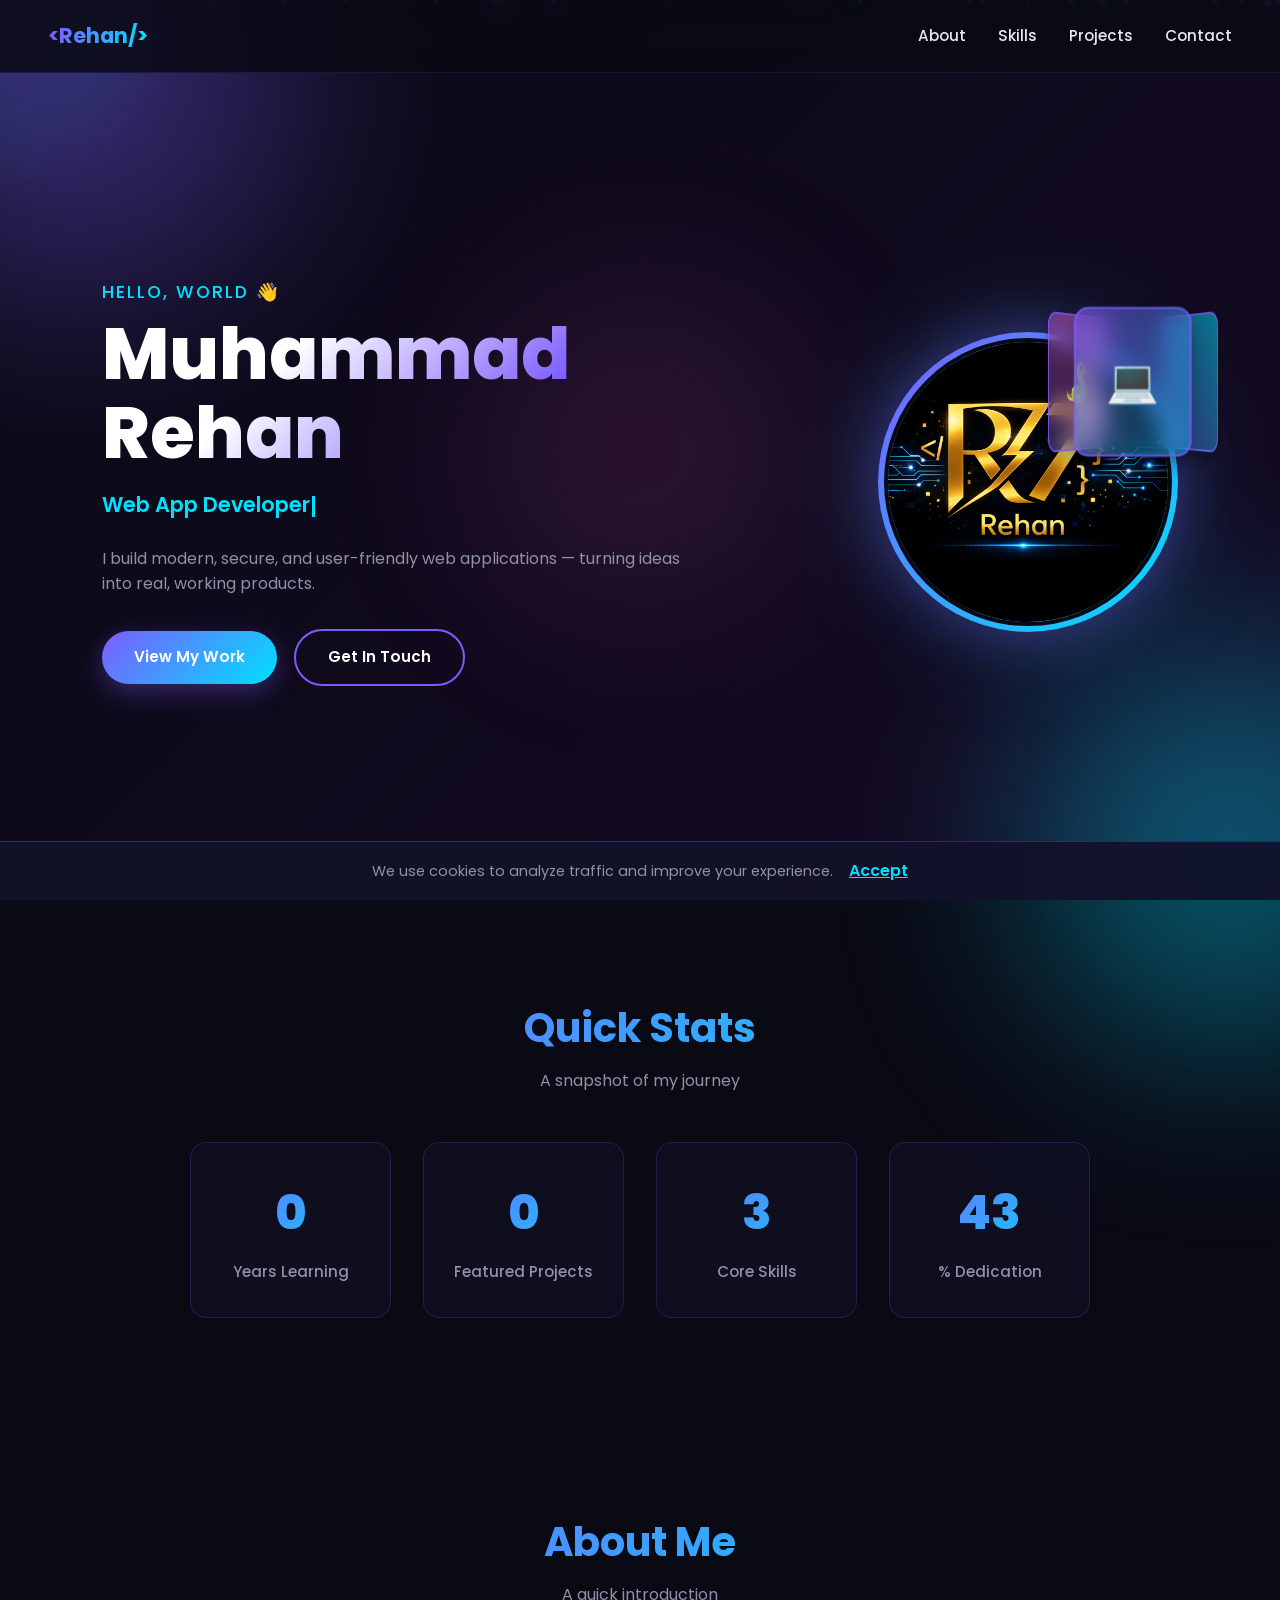
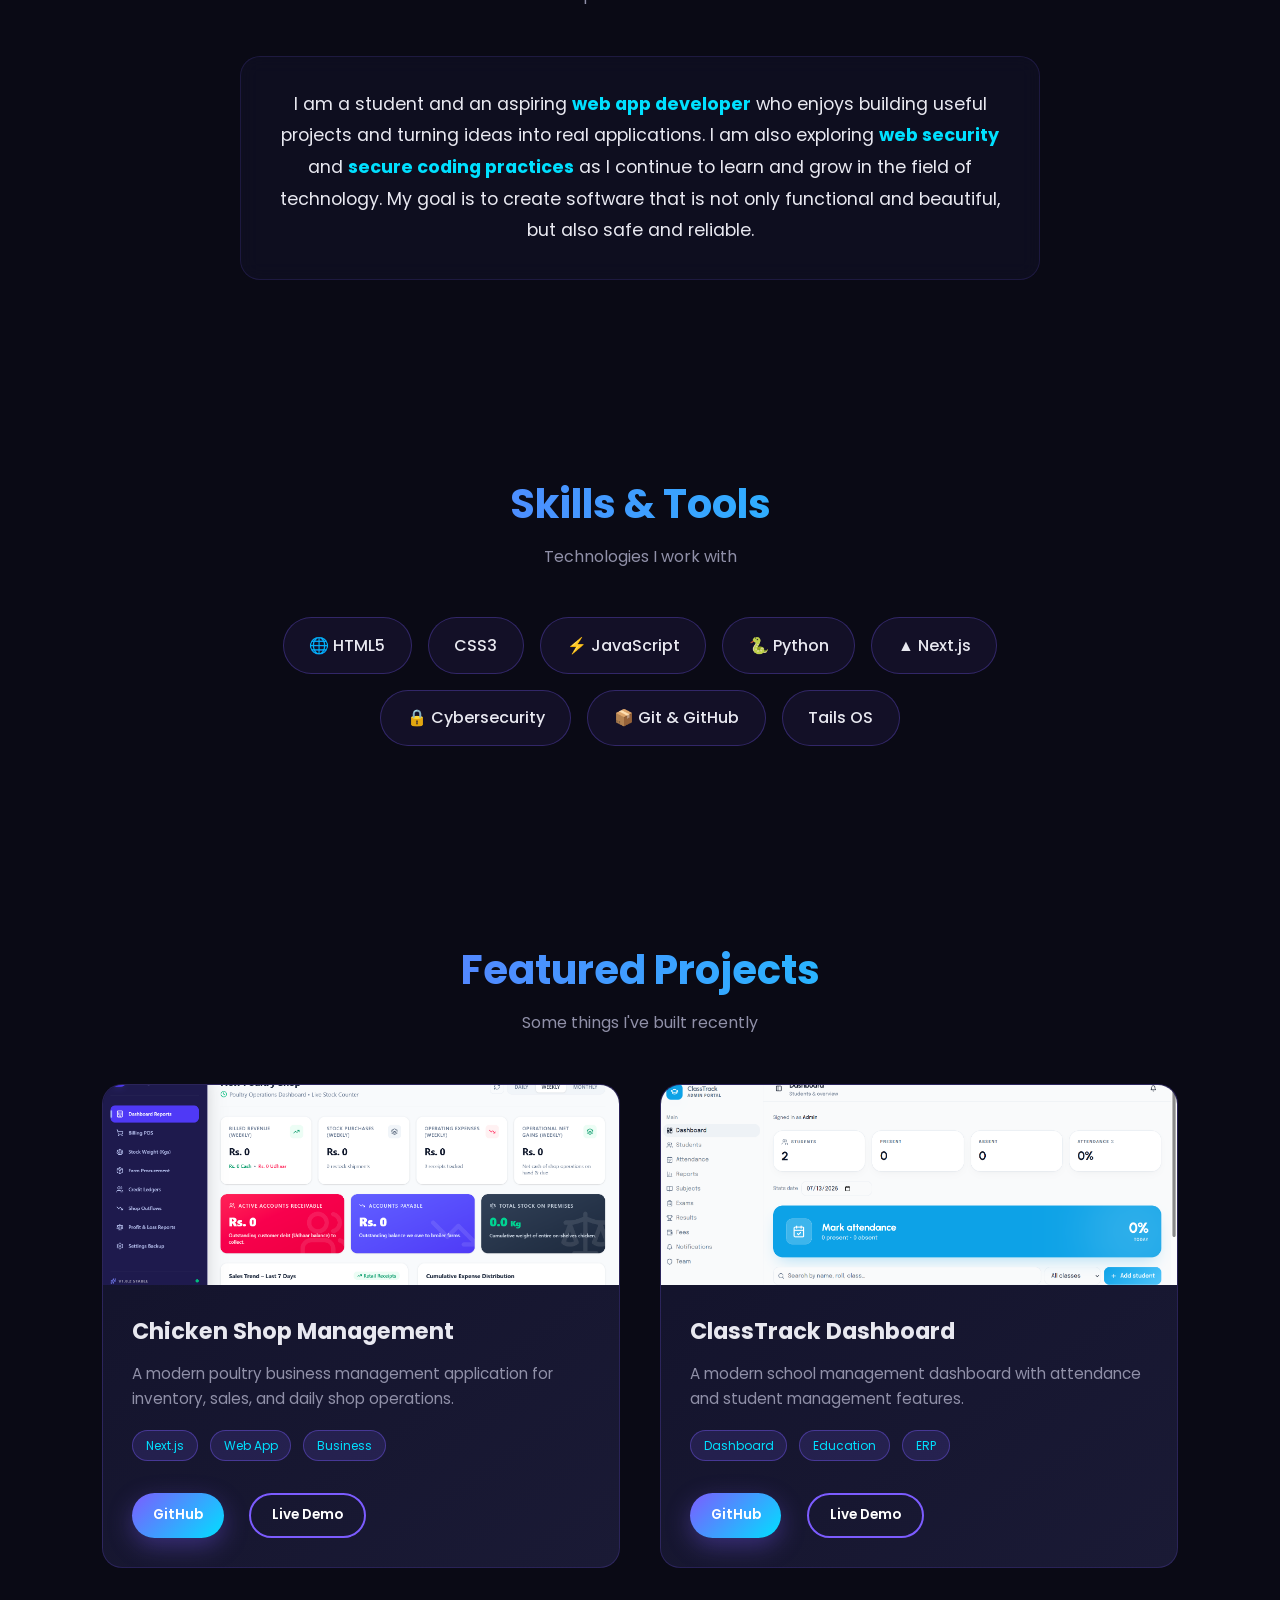
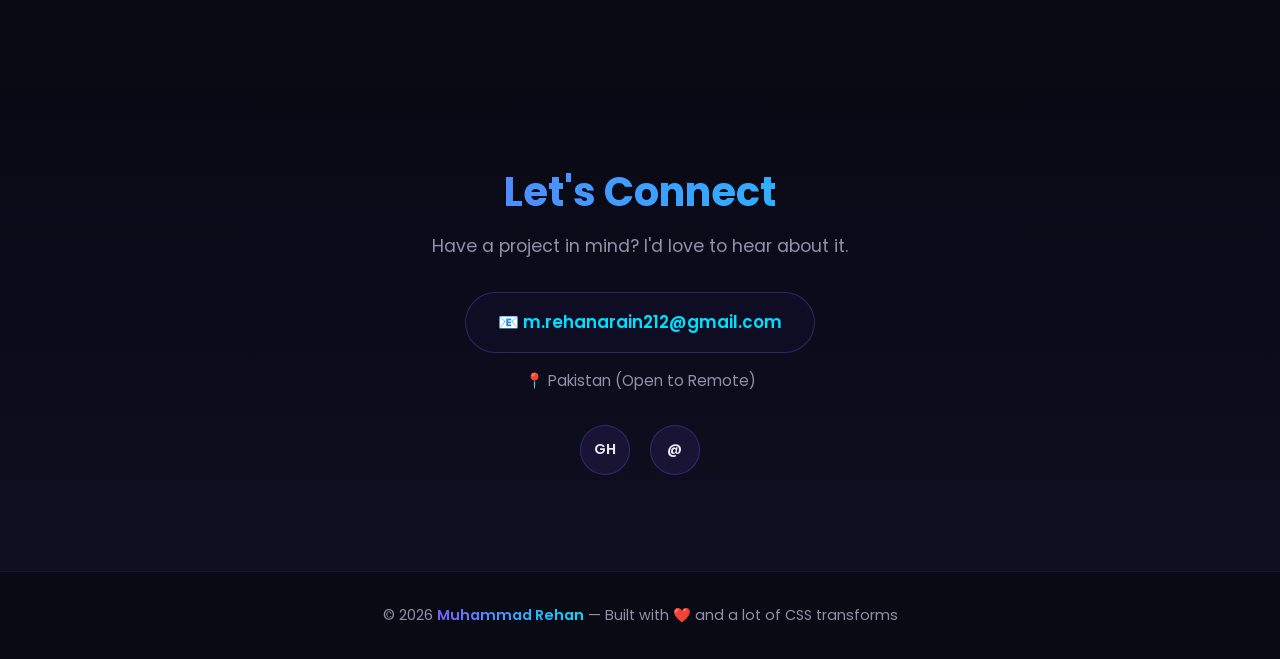
==== commit a2732555: "Change greeting from 'Hello World' to 'Goodbye World' debugging" ====
--- a/index.html
+++ b/index.html
@@ -2,8 +2,32 @@
 <html lang="en">
 <head>
 <meta charset="UTF-8" />
-<meta name="viewport" content="width=device-width, initial-scale=1.0" />
-<title>Muhammad Rehan | 3D Portfolio</title>
+<meta name="viewport" content="width=device-width, initial-scale=1.0, maximum-scale=5.0" />
+<title>Muhammad Rehan | Web App Developer & Cybersecurity Enthusiast</title>
+
+<!-- 1. SEO & SOCIAL SHARING METADATA (Audit Fix #2) -->
+<meta name="description" content="Muhammad Rehan is a Web App Developer and Cybersecurity Enthusiast specializing in Next.js, Python, and secure coding practices. View my featured projects and get in touch." />
+<meta name="keywords" content="Muhammad Rehan, Web Developer, Cybersecurity, Next.js, Python, Portfolio, Secure Coding, Termux" />
+<meta name="author" content="Muhammad Rehan" />
+<link rel="canonical" href="https://yourdomain.com/" />
+
+<!-- Open Graph / Facebook / LinkedIn -->
+<meta property="og:type" content="website" />
+<meta property="og:url" content="https://yourdomain.com/" />
+<meta property="og:title" content="Muhammad Rehan | Web App Developer & Cybersecurity Enthusiast" />
+<meta property="og:description" content="Building modern, secure, and user-friendly web applications. View my featured projects and get in touch." />
+<meta property="og:image" content="https://yourdomain.com/og-image.png" />
+
+<!-- Twitter -->
+<meta property="twitter:card" content="summary_large_image" />
+<meta property="twitter:url" content="https://yourdomain.com/" />
+<meta property="twitter:title" content="Muhammad Rehan | Web App Developer" />
+<meta property="twitter:description" content="Building modern, secure, and user-friendly web applications." />
+<meta property="twitter:image" content="https://yourdomain.com/og-image.png" />
+
+<!-- 2. FAVICON (Audit Fix #3) -->
+<link rel="icon" type="image/png" sizes="32x32" href="favicon.png" />
+<link rel="apple-touch-icon" href="favicon.png" />
 
 <!-- Google tag (gtag.js) -->
 <script async src="https://www.googletagmanager.com/gtag/js?id=G-25EVGVLFFL"></script>
@@ -17,6 +41,7 @@
 <link rel="preconnect" href="https://fonts.googleapis.com">
 <link rel="preconnect" href="https://fonts.gstatic.com" crossorigin>
 <link href="https://fonts.googleapis.com/css2?family=Poppins:wght@300;400;600;700;800&display=swap" rel="stylesheet">
+
 <style>
   * { margin: 0; padding: 0; box-sizing: border-box; }
   
@@ -35,12 +60,39 @@
     font-family: 'Poppins', 'Segoe UI', sans-serif;
     background: var(--bg);
     color: var(--text);
-    overflow-x: hidden;
+    overflow-x: hidden; /* Prevents horizontal scroll on mobile */
     line-height: 1.6;
     position: relative;
   }
-  
-  /* ========== 1. ANIMATED GRADIENT BACKGROUND ========== */
+
+  /* 3. PROGRESSIVE ENHANCEMENT & ACCESSIBILITY (Audit Fix #1) */
+  /* Default: Visible (for no-JS, crawlers, and print) */
+  .reveal { opacity: 1; transform: translateY(0); }
+  
+  /* Only apply hidden state if JS is enabled AND user doesn't prefer reduced motion */
+  @media (prefers-reduced-motion: no-preference) {
+    .reveal-animate {
+      opacity: 0;
+      transform: translateY(40px);
+      transition: opacity 0.8s ease, transform 0.8s ease;
+    }
+    .reveal-animate.visible {
+      opacity: 1;
+      transform: translateY(0);
+    }
+  }
+
+  /* PRINT STYLES (Audit Fix #1) */
+  @media print {
+    .reveal, .reveal-animate { opacity: 1 !important; transform: none !important; display: block !important; }
+    .mouse-glow, .particles, .orb, .scene-stack, nav, .btn-outline, .socials, .cookie-banner { display: none !important; }
+    body { background: #fff !important; color: #000 !important; }
+    .hero { min-height: auto; padding: 2rem; }
+    section { padding: 2rem 0; page-break-inside: avoid; }
+    a { text-decoration: underline; color: #000; }
+  }
+  
+  /* ANIMATED GRADIENT BACKGROUND */
   .animated-bg {
     position: fixed; top: 0; left: 0; width: 100%; height: 100%;
     background: linear-gradient(-45deg, #0a0a15, #1a1040, #0a2035, #150a25, #0a0a15);
@@ -54,7 +106,7 @@
     100% { background-position: 0% 50%; }
   }
   
-  /* ========== 2. FLOATING PARTICLES ========== */
+  /* FLOATING PARTICLES */
   .particles {
     position: fixed; top: 0; left: 0; width: 100%; height: 100%;
     pointer-events: none; z-index: -1; overflow: hidden;
@@ -74,7 +126,7 @@
     100% { transform: translateY(-10vh) translateX(100px); opacity: 0; }
   }
   
-  /* ========== 3. MOUSE GLOW ========== */
+  /* MOUSE GLOW */
   .mouse-glow {
     position: fixed; width: 400px; height: 400px;
     border-radius: 50%;
@@ -83,12 +135,12 @@
     z-index: 0; transition: opacity 0.3s; mix-blend-mode: screen;
   }
   
-  /* ---------- NAVIGATION ---------- */
+  /* NAVIGATION & HAMBURGER (Audit Fix #5) */
   nav {
     position: fixed; top: 0; left: 0; right: 0;
     padding: 1.2rem 3rem;
     display: flex; justify-content: space-between; align-items: center;
-    background: rgba(10, 10, 21, 0.75);
+    background: rgba(10, 10, 21, 0.85);
     backdrop-filter: blur(14px);
     z-index: 100;
     border-bottom: 1px solid rgba(124, 92, 255, 0.15);
@@ -99,21 +151,26 @@
     background-clip: text; -webkit-background-clip: text;
     color: transparent; -webkit-text-fill-color: transparent;
   }
-  nav ul { display: flex; gap: 2rem; list-style: none; }
-  nav a {
+  .nav-links { display: flex; gap: 2rem; list-style: none; }
+  .nav-links a {
     color: var(--text); text-decoration: none; font-size: 0.95rem;
     font-weight: 500; transition: color 0.3s; position: relative;
   }
-  nav a::after {
+  .nav-links a::after {
     content: ''; position: absolute; bottom: -4px; left: 0;
     width: 0; height: 2px;
     background: linear-gradient(90deg, var(--accent), var(--accent-2));
     transition: width 0.3s;
   }
-  nav a:hover { color: var(--accent-2); }
-  nav a:hover::after { width: 100%; }
-  
-  /* ---------- HERO ---------- */
+  .nav-links a:hover { color: var(--accent-2); }
+  .nav-links a:hover::after { width: 100%; }
+  
+  .menu-toggle {
+    display: none; background: none; border: none; color: var(--text);
+    cursor: pointer; padding: 0.5rem; z-index: 101;
+  }
+  
+  /* HERO */
   .hero {
     min-height: 100vh;
     display: flex; align-items: center; justify-content: space-between;
@@ -136,7 +193,7 @@
     color: transparent; -webkit-text-fill-color: transparent;
   }
   
-  /* ========== 4. TYPING ANIMATION ========== */
+  /* TYPING ANIMATION */
   .typing-container {
     font-size: 1.3rem; color: var(--muted); margin-bottom: 1.5rem;
     font-weight: 400; min-height: 2rem;
@@ -151,7 +208,8 @@
   
   .hero-text p { color: var(--muted); font-size: 1rem; margin-bottom: 2rem; }
   .btn {
-    display: inline-block; padding: 0.9rem 2rem;
+    display: inline-flex; align-items: center; gap: 0.5rem;
+    padding: 0.9rem 2rem;
     background: linear-gradient(135deg, var(--accent), var(--accent-2));
     color: #fff; text-decoration: none; border-radius: 50px;
     font-weight: 600; transition: transform 0.3s, box-shadow 0.3s;
@@ -168,7 +226,7 @@
     box-shadow: 0 8px 24px rgba(124, 92, 255, 0.25);
   }
   
-  /* ---------- PROFILE AVATAR (3D floating) ---------- */
+  /* PROFILE AVATAR */
   .hero-visual {
     position: relative;
     display: flex; align-items: center; justify-content: center;
@@ -195,7 +253,7 @@
     50% { transform: translateY(-20px); }
   }
   
-  /* ---------- 3D ROTATING CARD STACK ---------- */
+  /* 3D ROTATING CARD STACK */
   .scene-stack {
     position: absolute;
     top: -20px; right: -20px;
@@ -220,18 +278,9 @@
     box-shadow: 0 8px 20px rgba(0,0,0,0.3);
     transition: all 0.4s ease;
   }
-  .card-1 {
-    transform: rotateY(0deg) translateZ(65px);
-    background: linear-gradient(135deg, rgba(124,92,255,0.5), rgba(0,224,255,0.3));
-  }
-  .card-2 {
-    transform: rotateY(120deg) translateZ(65px);
-    background: linear-gradient(135deg, rgba(0,224,255,0.5), rgba(124,92,255,0.3));
-  }
-  .card-3 {
-    transform: rotateY(240deg) translateZ(65px);
-    background: linear-gradient(135deg, rgba(255,92,205,0.5), rgba(124,92,255,0.3));
-  }
+  .card-1 { transform: rotateY(0deg) translateZ(65px); background: linear-gradient(135deg, rgba(124,92,255,0.5), rgba(0,224,255,0.3)); }
+  .card-2 { transform: rotateY(120deg) translateZ(65px); background: linear-gradient(135deg, rgba(0,224,255,0.5), rgba(124,92,255,0.3)); }
+  .card-3 { transform: rotateY(240deg) translateZ(65px); background: linear-gradient(135deg, rgba(255,92,205,0.5), rgba(124,92,255,0.3)); }
   @keyframes rotateStack {
     0% { transform: rotateY(0deg) rotateX(10deg); }
     100% { transform: rotateY(360deg) rotateX(10deg); }
@@ -241,7 +290,7 @@
   .scene-stack:hover .card-2 { transform: rotateY(120deg) translateZ(90px); }
   .scene-stack:hover .card-3 { transform: rotateY(240deg) translateZ(90px); }
   
-  /* ---------- SECTIONS ---------- */
+  /* SECTIONS */
   section { padding: 6rem 8vw; position: relative; z-index: 1; }
   .section-title {
     font-size: 2.5rem; margin-bottom: 0.5rem; text-align: center;
@@ -249,15 +298,12 @@
     background-clip: text; -webkit-background-clip: text; -webkit-text-fill-color: transparent;
     font-weight: 700;
   }
-  .section-subtitle {
-    text-align: center; color: var(--muted);
-    margin-bottom: 3rem; font-size: 1rem;
-  }
-  
-  /* ========== 8. COUNTER ANIMATION (STATS) ========== */
+  .section-subtitle { text-align: center; color: var(--muted); margin-bottom: 3rem; font-size: 1rem; }
+  
+  /* STATS */
   .stats {
     display: grid; grid-template-columns: repeat(auto-fit, minmax(180px, 1fr));
-    gap: 2rem; max-width: 900px; margin: 3rem auto 0;
+    gap: 2rem; max-width: 900px; margin: 0 auto;
   }
   .stat-item {
     text-align: center; padding: 2rem 1rem;
@@ -265,9 +311,7 @@
     border-radius: 16px; backdrop-filter: blur(10px);
     transition: transform 0.3s, box-shadow 0.3s;
   }
-  .stat-item:hover {
-    transform: translateY(-8px); box-shadow: 0 15px 30px rgba(124, 92, 255, 0.3); border-color: var(--accent-2);
-  }
+  .stat-item:hover { transform: translateY(-8px); box-shadow: 0 15px 30px rgba(124, 92, 255, 0.3); border-color: var(--accent-2); }
   .stat-number {
     font-size: 3rem; font-weight: 800;
     background: linear-gradient(135deg, var(--accent), var(--accent-2));
@@ -276,7 +320,7 @@
   }
   .stat-label { color: var(--muted); font-size: 0.95rem; font-weight: 500; }
   
-  /* ---------- ABOUT ---------- */
+  /* ABOUT */
   .about-content {
     max-width: 800px; margin: 0 auto;
     text-align: center; font-size: 1.1rem;
@@ -289,7 +333,7 @@
   }
   .about-content strong { color: var(--accent-2); }
   
-  /* ---------- SKILLS ---------- */
+  /* SKILLS (Expanded per Audit Fix #6) */
   .skills {
     display: flex; flex-wrap: wrap; gap: 1rem; justify-content: center;
     max-width: 900px; margin: 0 auto;
@@ -319,7 +363,7 @@
   }
   .skill:hover::before { opacity: 1; }
   
-  /* ---------- PROJECTS ---------- */
+  /* PROJECTS */
   .projects-grid {
     display: grid;
     grid-template-columns: repeat(auto-fit, minmax(320px, 1fr));
@@ -351,9 +395,7 @@
     object-fit: cover;
     transition: transform 0.5s;
   }
-  /* ========== 6. PROJECT HOVER ZOOM (Enhanced) ========== */
   .card:hover .card-img img { transform: scale(1.15); }
-  
   .card-img .placeholder {
     width: 100%; height: 100%;
     display: flex; align-items: center; justify-content: center;
@@ -373,19 +415,20 @@
   .card-actions { display: flex; gap: 0.8rem; margin-top: 1.5rem; flex-wrap: wrap; }
   .card-actions .btn { padding: 0.6rem 1.3rem; font-size: 0.85rem; }
   
-  /* ---------- CONTACT ---------- */
-  .contact {
-    text-align: center;
-    background: linear-gradient(180deg, transparent, rgba(124, 92, 255, 0.05));
-  }
+  /* CONTACT (Enhanced per Audit Fix #6) */
+  .contact { text-align: center; background: linear-gradient(180deg, transparent, rgba(124, 92, 255, 0.05)); }
   .contact p { color: var(--muted); margin-bottom: 2rem; font-size: 1.1rem; }
+  .contact-info {
+    display: flex; flex-direction: column; align-items: center; gap: 1rem; margin-bottom: 2rem;
+  }
   .contact-email {
-    display: inline-block; padding: 1rem 2rem;
+    display: inline-flex; align-items: center; gap: 0.5rem;
+    padding: 1rem 2rem;
     background: rgba(18, 18, 42, 0.6);
     border: 1px solid rgba(124, 92, 255, 0.3);
     border-radius: 50px;
     color: var(--accent-2); font-weight: 600;
-    text-decoration: none; margin-bottom: 2rem;
+    text-decoration: none;
     transition: all 0.3s; font-size: 1.05rem;
   }
   .contact-email:hover {
@@ -394,6 +437,8 @@
     transform: translateY(-3px);
     box-shadow: 0 10px 25px rgba(0, 224, 255, 0.2);
   }
+  .location { color: var(--muted); font-size: 0.95rem; display: flex; align-items: center; gap: 0.5rem; }
+  
   .socials { display: flex; gap: 1.2rem; justify-content: center; margin-top: 1rem; }
   .socials a {
     width: 50px; height: 50px;
@@ -402,7 +447,7 @@
     border: 1px solid rgba(124, 92, 255, 0.3);
     border-radius: 50%;
     color: var(--text); text-decoration: none;
-    transition: all 0.3s; font-weight: 600;
+    transition: all 0.3s; font-weight: 600; font-size: 0.9rem;
   }
   .socials a:hover {
     background: linear-gradient(135deg, var(--accent), var(--accent-2));
@@ -422,7 +467,7 @@
     font-weight: 600;
   }
   
-  /* ---------- FLOATING ORBS (background) ---------- */
+  /* FLOATING ORBS */
   .orb {
     position: fixed; border-radius: 50%;
     filter: blur(100px); opacity: 0.35;
@@ -432,18 +477,25 @@
   .orb-2 { width: 400px; height: 400px; background: var(--accent-2); bottom: -150px; right: -150px; }
   .orb-3 { width: 300px; height: 300px; background: #ff5ccd; top: 50%; left: 50%; transform: translate(-50%, -50%); opacity: 0.15; }
   
-  /* ---------- SCROLL REVEAL ---------- */
-  .reveal {
-    opacity: 0;
-    transform: translateY(40px);
-    transition: opacity 0.8s ease, transform 0.8s ease;
-  }
-  .reveal.visible {
-    opacity: 1;
-    transform: translateY(0);
-  }
-  
-  /* ---------- RESPONSIVE ---------- */
+  /* COOKIE CONSENT BANNER (Audit Fix #6) */
+  .cookie-banner {
+    position: fixed; bottom: 0; left: 0; right: 0;
+    background: rgba(18, 18, 42, 0.95);
+    backdrop-filter: blur(10px);
+    border-top: 1px solid rgba(124, 92, 255, 0.3);
+    padding: 1rem 2rem;
+    display: flex; align-items: center; justify-content: center; gap: 1rem;
+    z-index: 200;
+    transform: translateY(100%);
+    transition: transform 0.4s ease;
+  }
+  .cookie-banner.show { transform: translateY(0); }
+  .cookie-banner p { font-size: 0.9rem; color: var(--muted); }
+  .cookie-banner a {
+    color: var(--accent-2); font-weight: 600; cursor: pointer; text-decoration: underline;
+  }
+  
+  /* RESPONSIVE & HAMBURGER MENU (Audit Fix #5) */
   @media (max-width: 900px) {
     .hero { flex-direction: column-reverse; text-align: center; padding-top: 8rem; }
     .hero-visual { margin-top: 1rem; }
@@ -458,27 +510,41 @@
     .scene-stack:hover .card-3 { transform: rotateY(240deg) translateZ(70px); }
     .mouse-glow { width: 250px; height: 250px; }
   }
+  
   @media (max-width: 600px) {
     nav { padding: 1rem 1.2rem; }
-    nav ul { gap: 1rem; }
-    nav a { font-size: 0.85rem; }
+    .menu-toggle { display: block; }
+    .nav-links {
+      position: fixed; top: 0; right: -100%;
+      width: 75%; max-width: 280px; height: 100vh;
+      background: rgba(10, 10, 21, 0.98);
+      backdrop-filter: blur(14px);
+      flex-direction: column;
+      padding: 5rem 2rem 2rem;
+      gap: 1.5rem;
+      transition: right 0.3s ease;
+      border-left: 1px solid rgba(124, 92, 255, 0.15);
+    }
+    .nav-links.active { right: 0; }
+    .nav-links a { font-size: 1.1rem; }
     .logo { font-size: 1.1rem; }
     section { padding: 4rem 5vw; }
     .section-title { font-size: 2rem; }
     .btn-outline { margin-left: 0; margin-top: 0.8rem; }
     .stat-number { font-size: 2.2rem; }
+    .cookie-banner { flex-direction: column; text-align: center; gap: 0.5rem; padding: 1rem; }
   }
 </style>
 </head>
 <body>
 
-<!-- 1. Animated Gradient Background -->
+<!-- Animated Gradient Background -->
 <div class="animated-bg"></div>
 
-<!-- 2. Floating Particles -->
+<!-- Floating Particles -->
 <div class="particles" id="particles"></div>
 
-<!-- 3. Mouse Glow -->
+<!-- Mouse Glow -->
 <div class="mouse-glow" id="mouseGlow"></div>
 
 <!-- Background Orbs -->
@@ -489,7 +555,10 @@
 <!-- NAVIGATION -->
 <nav>
   <div class="logo">&lt;Rehan/&gt;</div>
-  <ul>
+  <button class="menu-toggle" id="menuToggle" aria-label="Toggle navigation menu">
+    <svg viewBox="0 0 24 24" fill="none" stroke="currentColor" stroke-width="2" width="24" height="24"><path d="M4 6h16M4 12h16M4 18h16"/></svg>
+  </button>
+  <ul class="nav-links" id="navLinks">
     <li><a href="#about">About</a></li>
     <li><a href="#skills">Skills</a></li>
     <li><a href="#projects">Projects</a></li>
@@ -497,143 +566,168 @@
   </ul>
 </nav>
 
-<!-- HERO -->
-<section class="hero" id="home">
-  <div class="hero-text">
-    <div class="greeting">Hello, World 👋</div>
-    <h1>Muhammad Rehan</h1>
-    <!-- 4. Typing Animation -->
-    <div class="typing-container">
-      <span class="typing-text" id="typingText"></span><span class="cursor"></span>
+<!-- MAIN CONTENT LANDMARK (Audit Fix #6) -->
+<main>
+  <!-- HERO -->
+  <section class="hero" id="home">
+    <div class="hero-text">
+      <div class="greeting">Hello, World 👋</div>
+      <h1>Muhammad Rehan</h1>
+      <!-- Typing Animation -->
+      <div class="typing-container">
+        <span class="typing-text" id="typingText"></span><span class="cursor"></span>
+      </div>
+      <p>I build modern, secure, and user-friendly web applications — turning ideas into real, working products.</p>
+      <a href="#projects" class="btn">View My Work</a>
+      <a href="#contact" class="btn btn-outline">Get In Touch</a>
     </div>
-    <p>I build modern, secure, and user-friendly web applications — turning ideas into real, working products.</p>
-    <a href="#projects" class="btn">View My Work</a>
-    <a href="#contact" class="btn btn-outline">Get In Touch</a>
-  </div>
-  <div class="hero-visual">
-    <div class="avatar-ring">
-      <img src="portfolio.png" alt="Muhammad Rehan" onerror="this.style.display='none'; this.parentElement.innerHTML='👨‍💻';">
-    </div>
-    <div class="scene-stack">
-      <div class="card-stack-wrapper">
-        <div class="stack-card card-1">💻</div>
-        <div class="stack-card card-2">🔒</div>
-        <div class="stack-card card-3">🐍</div>
+    <div class="hero-visual">
+      <div class="avatar-ring">
+        <!-- 4. Image Optimization: Explicit width/height to prevent CLS -->
+        <img src="portfolio.png" alt="Muhammad Rehan" width="300" height="300" onerror="this.style.display='none'; this.parentElement.innerHTML='👨💻';">
       </div>
-    </div>
-  </div>
-</section>
-
-<!-- 8. Counter Animation Stats -->
-<section class="reveal">
-  <h2 class="section-title">Quick Stats</h2>
-  <p class="section-subtitle">A snapshot of my journey</p>
-  <div class="stats">
-    <div class="stat-item">
-      <span class="stat-number" data-target="2">0</span>
-      <span class="stat-label">Years Learning</span>
-    </div>
-    <div class="stat-item">
-      <span class="stat-number" data-target="10">0</span>
-      <span class="stat-label">Projects Built</span>
-    </div>
-    <div class="stat-item">
-      <span class="stat-number" data-target="5">0</span>
-      <span class="stat-label">Core Skills</span>
-    </div>
-    <div class="stat-item">
-      <span class="stat-number" data-target="100">0</span>
-      <span class="stat-label">% Dedication</span>
-    </div>
-  </div>
-</section>
-
-<!-- ABOUT -->
-<section id="about" class="reveal">
-  <h2 class="section-title">About Me</h2>
-  <p class="section-subtitle">A quick introduction</p>
-  <div class="about-content">
-    I am a student and an aspiring <strong>web app developer</strong> who enjoys building useful projects and turning ideas into real applications. I am also exploring <strong>web security</strong> and <strong>secure coding practices</strong> as I continue to learn and grow in the field of technology. My goal is to create software that is not only functional and beautiful, but also safe and reliable.
-  </div>
-</section>
-
-<!-- SKILLS -->
-<section id="skills" class="reveal">
-  <h2 class="section-title">Skills & Tools</h2>
-  <p class="section-subtitle">Technologies I work with</p>
-  <div class="skills">
-    <div class="skill"><span>🐍 Python</span></div>
-    <div class="skill"><span>▲ Next.js</span></div>
-    <div class="skill"><span>🔒 Cybersecurity</span></div>
-    <div class="skill"><span>📱 Termux</span></div>
-    <div class="skill"><span>💻 Tails OS</span></div>
-  </div>
-</section>
-
-<!-- PROJECTS -->
-<section id="projects" class="reveal">
-  <h2 class="section-title">Featured Projects</h2>
-  <p class="section-subtitle">Some things I've built recently</p>
-  <div class="projects-grid">
-
-    <div class="card">
-      <div class="card-img">
-        <img src="chicken-shop.png" alt="Chicken Shop Management" onerror="this.style.display='none'; this.parentElement.innerHTML='<div class=placeholder>🐔</div>';">
-      </div>
-      <div class="card-body">
-        <h3>Chicken Shop Management</h3>
-        <p>A modern poultry business management application for inventory, sales, and daily shop operations.</p>
-        <div>
-          <span class="card-tag">Next.js</span>
-          <span class="card-tag">Web App</span>
-          <span class="card-tag">Business</span>
-        </div>
-        <div class="card-actions">
-          <a class="btn" href="https://github.com/mrehanarain212-code/Chicken-Shop-Management" target="_blank" rel="noopener">GitHub</a>
-          <a class="btn btn-outline" href="https://chicken-shop-management.vercel.app/" target="_blank" rel="noopener">Live Demo</a>
+      <div class="scene-stack">
+        <div class="card-stack-wrapper">
+          <div class="stack-card card-1">💻</div>
+          <div class="stack-card card-2"></div>
+          <div class="stack-card card-3">🐍</div>
         </div>
       </div>
     </div>
-
-    <div class="card">
-      <div class="card-img">
-        <img src="classtrack-dashboard.png" alt="ClassTrack Dashboard" onerror="this.style.display='none'; this.parentElement.innerHTML='<div class=placeholder>🎓</div>';">
+  </section>
+
+  <!-- Counter Animation Stats (Audit Fix #6: Accurate numbers, no pluralization glitch) -->
+  <section class="reveal" id="stats">
+    <h2 class="section-title">Quick Stats</h2>
+    <p class="section-subtitle">A snapshot of my journey</p>
+    <div class="stats">
+      <div class="stat-item">
+        <span class="stat-number" data-target="2">0</span>
+        <span class="stat-label">Years Learning</span>
       </div>
-      <div class="card-body">
-        <h3>ClassTrack Dashboard</h3>
-        <p>A modern school management dashboard with attendance and student management features.</p>
-        <div>
-          <span class="card-tag">Dashboard</span>
-          <span class="card-tag">Education</span>
-          <span class="card-tag">ERP</span>
+      <div class="stat-item">
+        <span class="stat-number" data-target="2">0</span>
+        <span class="stat-label">Featured Projects</span>
+      </div>
+      <div class="stat-item">
+        <span class="stat-number" data-target="8">0</span>
+        <span class="stat-label">Core Skills</span>
+      </div>
+      <div class="stat-item">
+        <span class="stat-number" data-target="100">0</span>
+        <span class="stat-label">% Dedication</span>
+      </div>
+    </div>
+  </section>
+
+  <!-- ABOUT -->
+  <section id="about" class="reveal">
+    <h2 class="section-title">About Me</h2>
+    <p class="section-subtitle">A quick introduction</p>
+    <div class="about-content">
+      I am a student and an aspiring <strong>web app developer</strong> who enjoys building useful projects and turning ideas into real applications. I am also exploring <strong>web security</strong> and <strong>secure coding practices</strong> as I continue to learn and grow in the field of technology. My goal is to create software that is not only functional and beautiful, but also safe and reliable.
+    </div>
+  </section>
+
+  <!-- SKILLS (Audit Fix #6: Expanded to match "Web App Developer" positioning) -->
+  <section id="skills" class="reveal">
+    <h2 class="section-title">Skills & Tools</h2>
+    <p class="section-subtitle">Technologies I work with</p>
+    <div class="skills">
+      <div class="skill"><span>🌐 HTML5</span></div>
+      <div class="skill"><span> CSS3</span></div>
+      <div class="skill"><span>⚡ JavaScript</span></div>
+      <div class="skill"><span>🐍 Python</span></div>
+      <div class="skill"><span>▲ Next.js</span></div>
+      <div class="skill"><span>🔒 Cybersecurity</span></div>
+      <div class="skill"><span>📦 Git & GitHub</span></div>
+      <div class="skill"><span> Tails OS</span></div>
+    </div>
+  </section>
+
+  <!-- PROJECTS -->
+  <section id="projects" class="reveal">
+    <h2 class="section-title">Featured Projects</h2>
+    <p class="section-subtitle">Some things I've built recently</p>
+    <div class="projects-grid">
+
+      <div class="card">
+        <div class="card-img">
+          <!-- 4. Image Optimization: lazy loading, async decoding, explicit dimensions -->
+          <img src="chicken-shop.png" alt="Chicken Shop Management" width="320" height="200" loading="lazy" decoding="async" onerror="this.style.display='none'; this.parentElement.innerHTML='<div class=placeholder>🐔</div>';">
         </div>
-        <div class="card-actions">
-          <a class="btn" href="https://github.com/mrehanarain212-code/classtrack-dashboard" target="_blank" rel="noopener">GitHub</a>
-          <a class="btn btn-outline" href="https://classtrack-erp.lovable.app" target="_blank" rel="noopener">Live Demo</a>
+        <div class="card-body">
+          <h3>Chicken Shop Management</h3>
+          <p>A modern poultry business management application for inventory, sales, and daily shop operations.</p>
+          <div>
+            <span class="card-tag">Next.js</span>
+            <span class="card-tag">Web App</span>
+            <span class="card-tag">Business</span>
+          </div>
+          <div class="card-actions">
+            <a class="btn" href="https://github.com/mrehanarain212-code/Chicken-Shop-Management" target="_blank" rel="noopener">GitHub</a>
+            <a class="btn btn-outline" href="https://chicken-shop-management.vercel.app/" target="_blank" rel="noopener">Live Demo</a>
+          </div>
         </div>
       </div>
+
+      <div class="card">
+        <div class="card-img">
+          <img src="classtrack-dashboard.png" alt="ClassTrack Dashboard" width="320" height="200" loading="lazy" decoding="async" onerror="this.style.display='none'; this.parentElement.innerHTML='<div class=placeholder></div>';">
+        </div>
+        <div class="card-body">
+          <h3>ClassTrack Dashboard</h3>
+          <p>A modern school management dashboard with attendance and student management features.</p>
+          <div>
+            <span class="card-tag">Dashboard</span>
+            <span class="card-tag">Education</span>
+            <span class="card-tag">ERP</span>
+          </div>
+          <div class="card-actions">
+            <a class="btn" href="https://github.com/mrehanarain212-code/classtrack-dashboard" target="_blank" rel="noopener">GitHub</a>
+            <a class="btn btn-outline" href="https://classtrack-erp.lovable.app" target="_blank" rel="noopener">Live Demo</a>
+          </div>
+        </div>
+      </div>
+
     </div>
-
-  </div>
-</section>
-
-<!-- CONTACT -->
-<section id="contact" class="contact reveal">
-  <h2 class="section-title">Let's Connect</h2>
-  <p class="section-subtitle">Have a project in mind? I'd love to hear about it.</p>
-  <a href="mailto:m.rehanarain212@gmail.com" class="contact-email">📧 m.rehanarain212@gmail.com</a>
-  <div class="socials">
-    <a href="https://github.com/mrehanarain212-code" target="_blank" rel="noopener" title="GitHub">GH</a>
-    <a href="mailto:m.rehanarain212@gmail.com" title="Email">@</a>
-  </div>
-</section>
+  </section>
+
+  <!-- CONTACT (Audit Fix #6: Added Location) -->
+  <section id="contact" class="contact reveal">
+    <h2 class="section-title">Let's Connect</h2>
+    <p class="section-subtitle">Have a project in mind? I'd love to hear about it.</p>
+    
+    <div class="contact-info">
+      <a href="mailto:m.rehanarain212@gmail.com" class="contact-email">📧 m.rehanarain212@gmail.com</a>
+      <div class="location">📍 Pakistan (Open to Remote)</div>
+    </div>
+
+    <div class="socials">
+      <a href="https://github.com/mrehanarain212-code" target="_blank" rel="noopener" title="GitHub">GH</a>
+      <a href="mailto:m.rehanarain212@gmail.com" title="Email">@</a>
+    </div>
+  </section>
+</main>
 
 <footer>
   © 2026 <span>Muhammad Rehan</span> — Built with ❤️ and a lot of CSS transforms
 </footer>
 
+<!-- Cookie Consent Banner (Audit Fix #6) -->
+<div class="cookie-banner" id="cookieBanner">
+  <p>We use cookies to analyze traffic and improve your experience.</p>
+  <a onclick="acceptCookies()">Accept</a>
+</div>
+
 <script>
-  // ========== 3. MOUSE GLOW & PARALLAX ==========
+  // 1. PROGRESSIVE ENHANCEMENT: Add animation class only if JS is running
+  // This ensures crawlers and no-JS users see content immediately (Audit Fix #1)
+  document.querySelectorAll('.reveal').forEach(el => {
+    el.classList.add('reveal-animate');
+  });
+
+  // MOUSE GLOW & PARALLAX
   const mouseGlow = document.getElementById('mouseGlow');
   document.addEventListener('mousemove', (e) => {
     mouseGlow.style.left = e.clientX + 'px';
@@ -646,94 +740,66 @@
     document.querySelector('.orb-3').style.transform = `translate(calc(-50% + ${x*0.5}px), calc(-50% + ${y*0.5}px))`;
   });
   
-  // ========== 4. TYPING ANIMATION ==========
+  // TYPING ANIMATION
   const typingText = document.getElementById('typingText');
-  const phrases = [
-    'Web App Developer',
-    'Cybersecurity Enthusiast',
-    'Next.js Developer',
-    'Python Programmer',
-    'Secure Coding Advocate'
-  ];
-  let phraseIndex = 0;
-  let charIndex = 0;
-  let isDeleting = false;
-  let typingSpeed = 100;
+  const phrases = ['Web App Developer', 'Cybersecurity Enthusiast', 'Next.js Developer', 'Python Programmer', 'Secure Coding Advocate'];
+  let phraseIndex = 0, charIndex = 0, isDeleting = false, typingSpeed = 100;
   
   function typeEffect() {
     const currentPhrase = phrases[phraseIndex];
     if (isDeleting) {
       typingText.textContent = currentPhrase.substring(0, charIndex - 1);
-      charIndex--;
-      typingSpeed = 50;
+      charIndex--; typingSpeed = 50;
     } else {
       typingText.textContent = currentPhrase.substring(0, charIndex + 1);
-      charIndex++;
-      typingSpeed = 100;
+      charIndex++; typingSpeed = 100;
     }
-    if (!isDeleting && charIndex === currentPhrase.length) {
-      isDeleting = true;
-      typingSpeed = 2000;
-    } else if (isDeleting && charIndex === 0) {
-      isDeleting = false;
-      phraseIndex = (phraseIndex + 1) % phrases.length;
-      typingSpeed = 500;
-    }
+    if (!isDeleting && charIndex === currentPhrase.length) { isDeleting = true; typingSpeed = 2000; } 
+    else if (isDeleting && charIndex === 0) { isDeleting = false; phraseIndex = (phraseIndex + 1) % phrases.length; typingSpeed = 500; }
     setTimeout(typeEffect, typingSpeed);
   }
   typeEffect();
   
-  // ========== 2. FLOATING PARTICLES ==========
+  // FLOATING PARTICLES
   const particlesContainer = document.getElementById('particles');
-  const particleCount = 30;
-  for (let i = 0; i < particleCount; i++) {
+  for (let i = 0; i < 30; i++) {
     const particle = document.createElement('div');
     particle.className = 'particle';
     particle.style.left = Math.random() * 100 + '%';
     particle.style.animationDuration = (Math.random() * 15 + 10) + 's';
     particle.style.animationDelay = Math.random() * 10 + 's';
-    particle.style.width = (Math.random() * 4 + 2) + 'px';
-    particle.style.height = particle.style.width;
+    particle.style.width = particle.style.height = (Math.random() * 4 + 2) + 'px';
     particlesContainer.appendChild(particle);
   }
   
-  // ========== 5. TILT CARDS ==========
+  // TILT CARDS
   document.querySelectorAll('.card').forEach(card => {
     card.addEventListener('mousemove', e => {
       const rect = card.getBoundingClientRect();
-      const x = e.clientX - rect.left;
-      const y = e.clientY - rect.top;
-      const cx = rect.width / 2;
-      const cy = rect.height / 2;
-      const rotY = ((x - cx) / cx) * 10;
-      const rotX = -((y - cy) / cy) * 10;
+      const rotY = ((e.clientX - rect.left - rect.width / 2) / (rect.width / 2)) * 10;
+      const rotX = -((e.clientY - rect.top - rect.height / 2) / (rect.height / 2)) * 10;
       card.style.transform = `perspective(1000px) rotateY(${rotY}deg) rotateX(${rotX}deg) scale(1.02)`;
     });
-    card.addEventListener('mouseleave', () => {
-      card.style.transform = '';
-    });
+    card.addEventListener('mouseleave', () => { card.style.transform = ''; });
   });
   
-  // ========== 8. COUNTER ANIMATION ==========
+  // COUNTER ANIMATION (Audit Fix #6: Uses '+' suffix to avoid "1 Years" pluralization glitch)
   const statNumbers = document.querySelectorAll('.stat-number');
   let countersStarted = false;
-  
   function animateCounter(el) {
     const target = parseInt(el.getAttribute('data-target'));
-    const duration = 2000;
-    const step = target / (duration / 16);
+    const duration = 2000; const step = target / (duration / 16);
     let current = 0;
     const timer = setInterval(() => {
       current += step;
       if (current >= target) {
-        el.textContent = target + (target === 100 ? '%' : '+');
+        el.textContent = target + '+';
         clearInterval(timer);
       } else {
         el.textContent = Math.floor(current);
       }
     }, 16);
   }
-  
   const statsObserver = new IntersectionObserver((entries) => {
     entries.forEach(entry => {
       if (entry.isIntersecting && !countersStarted) {
@@ -742,37 +808,56 @@
       }
     });
   }, { threshold: 0.3 });
-  
-  const statsSection = document.querySelector('.stats');
+  const statsSection = document.getElementById('stats');
   if (statsSection) statsObserver.observe(statsSection);
   
-  // ========== SCROLL REVEAL ==========
+  // SCROLL REVEAL
   const observer = new IntersectionObserver((entries) => {
-    entries.forEach(entry => {
-      if (entry.isIntersecting) {
-        entry.target.classList.add('visible');
-      }
-    });
+    entries.forEach(entry => { if (entry.isIntersecting) entry.target.classList.add('visible'); });
   }, { threshold: 0.15 });
-  
-  document.querySelectorAll('.reveal').forEach(el => observer.observe(el));
-  
-  // ========== ACTIVE NAV LINK ==========
+  document.querySelectorAll('.reveal-animate').forEach(el => observer.observe(el));
+  
+  // ACTIVE NAV LINK
   const sections = document.querySelectorAll('section[id]');
-  const navLinks = document.querySelectorAll('nav a');
+  const navLinks = document.querySelectorAll('.nav-links a');
   window.addEventListener('scroll', () => {
     let current = '';
-    sections.forEach(section => {
-      const top = section.offsetTop - 100;
-      if (scrollY >= top) current = section.id;
-    });
+    sections.forEach(section => { if (scrollY >= section.offsetTop - 100) current = section.id; });
     navLinks.forEach(link => {
       link.style.color = '';
-      if (link.getAttribute('href') === '#' + current) {
-        link.style.color = 'var(--accent-2)';
-      }
+      if (link.getAttribute('href') === '#' + current) link.style.color = 'var(--accent-2)';
     });
   });
+
+  // HAMBURGER MENU TOGGLE (Audit Fix #5)
+  const menuToggle = document.getElementById('menuToggle');
+  const navLinksContainer = document.getElementById('navLinks');
+  menuToggle.addEventListener('click', () => {
+    navLinksContainer.classList.toggle('active');
+    const isOpen = navLinksContainer.classList.contains('active');
+    menuToggle.innerHTML = isOpen 
+      ? '<svg viewBox="0 0 24 24" fill="none" stroke="currentColor" stroke-width="2" width="24" height="24"><path d="M18 6L6 18M6 6l12 12"/></svg>'
+      : '<svg viewBox="0 0 24 24" fill="none" stroke="currentColor" stroke-width="2" width="24" height="24"><path d="M4 6h16M4 12h16M4 18h16"/></svg>';
+  });
+  
+  // Close mobile menu when a link is clicked
+  navLinksContainer.querySelectorAll('a').forEach(link => {
+    link.addEventListener('click', () => {
+      navLinksContainer.classList.remove('active');
+      menuToggle.innerHTML = '<svg viewBox="0 0 24 24" fill="none" stroke="currentColor" stroke-width="2" width="24" height="24"><path d="M4 6h16M4 12h16M4 18h16"/></svg>';
+    });
+  });
+
+  // COOKIE CONSENT LOGIC (Audit Fix #6)
+  function acceptCookies() {
+    localStorage.setItem('cookieConsent', 'true');
+    document.getElementById('cookieBanner').classList.remove('show');
+  }
+  if (!localStorage.getItem('cookieConsent')) {
+    setTimeout(() => {
+      document.getElementById('cookieBanner').classList.add('show');
+    }, 1000);
+  }
 </script>
 
 </body>
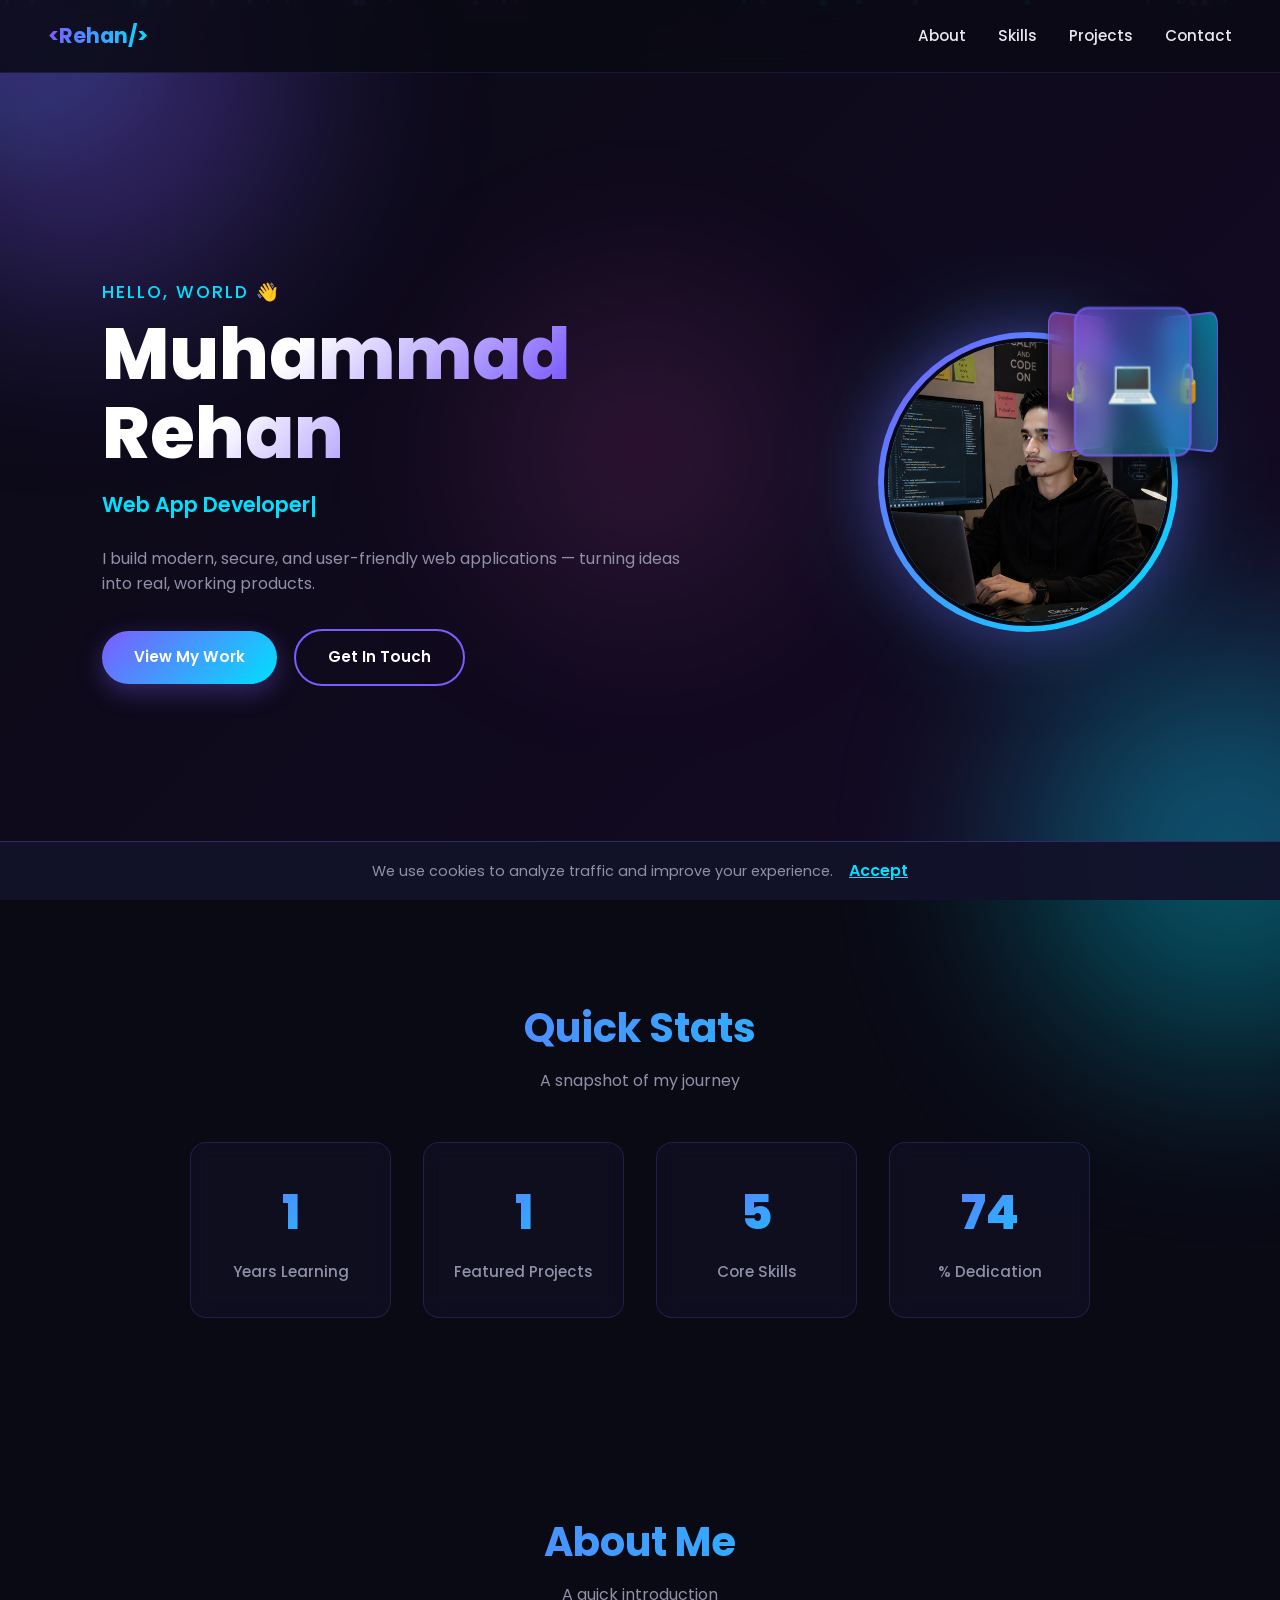
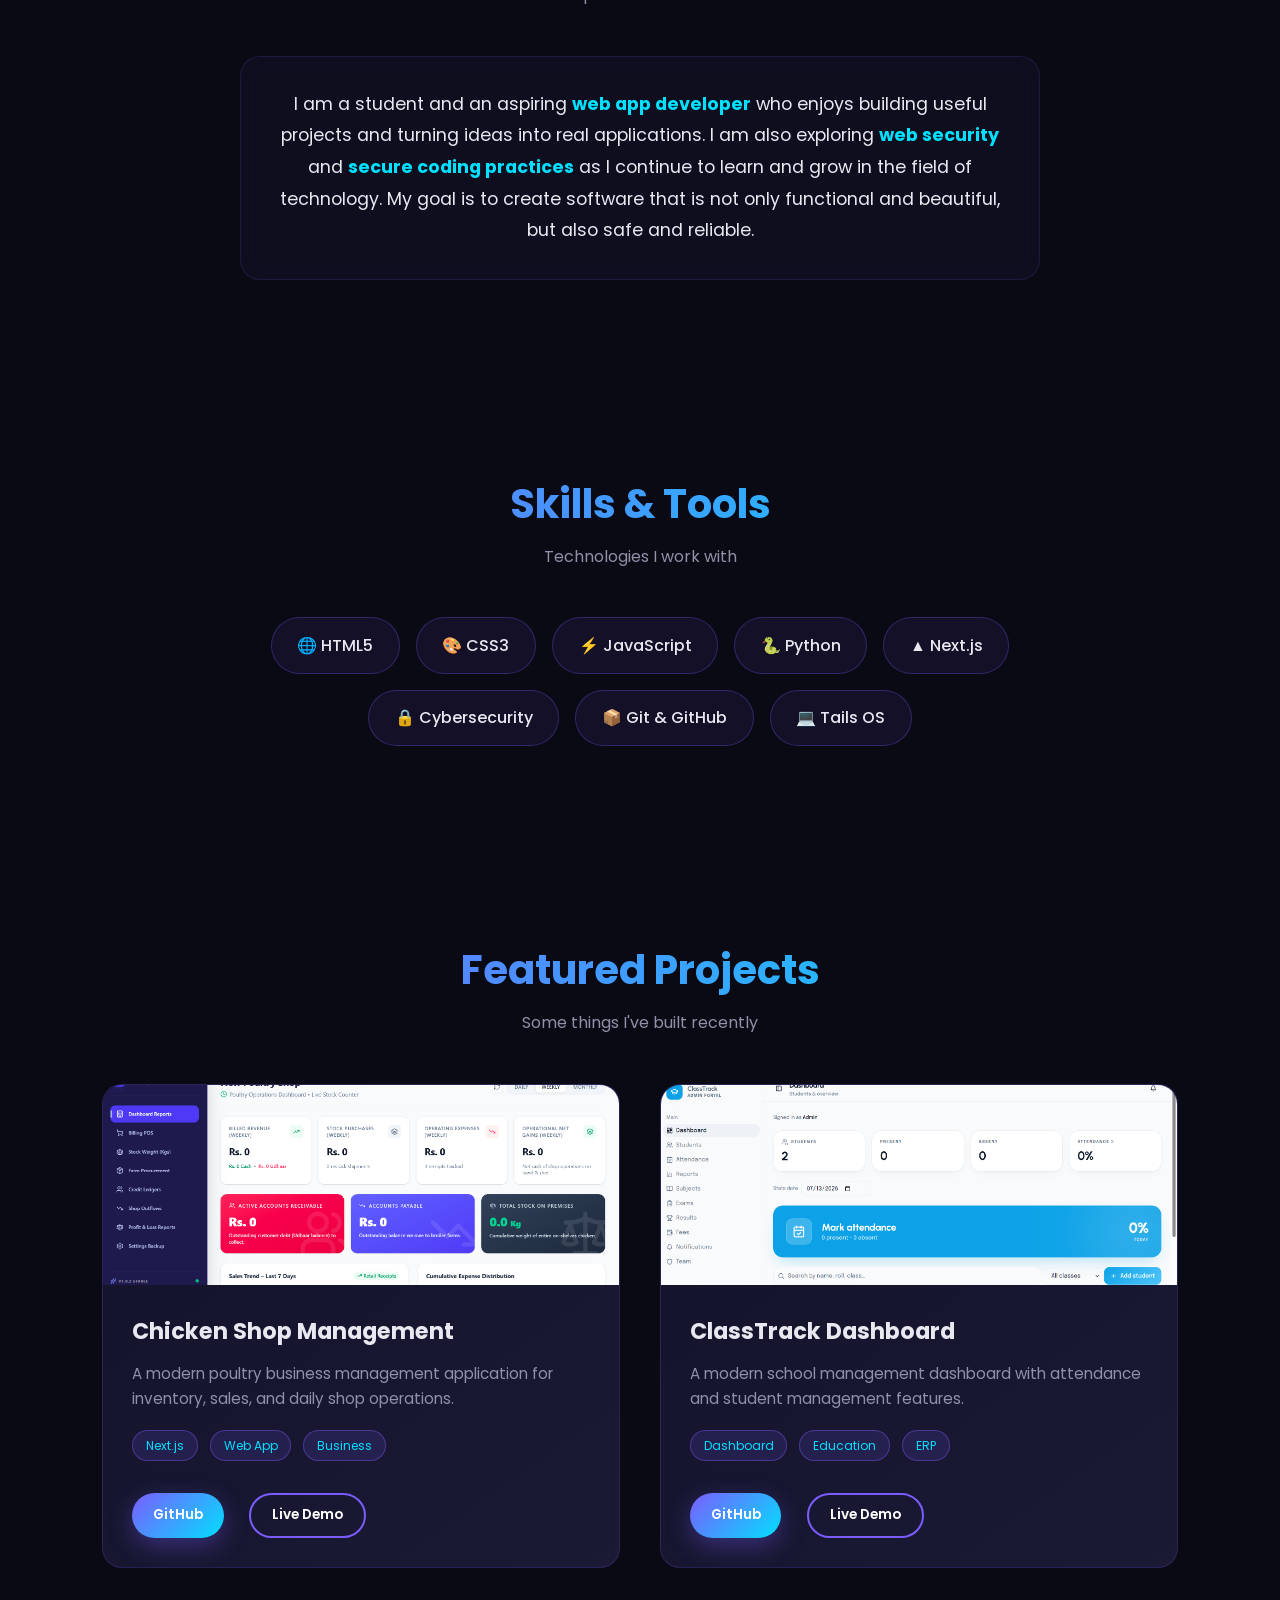
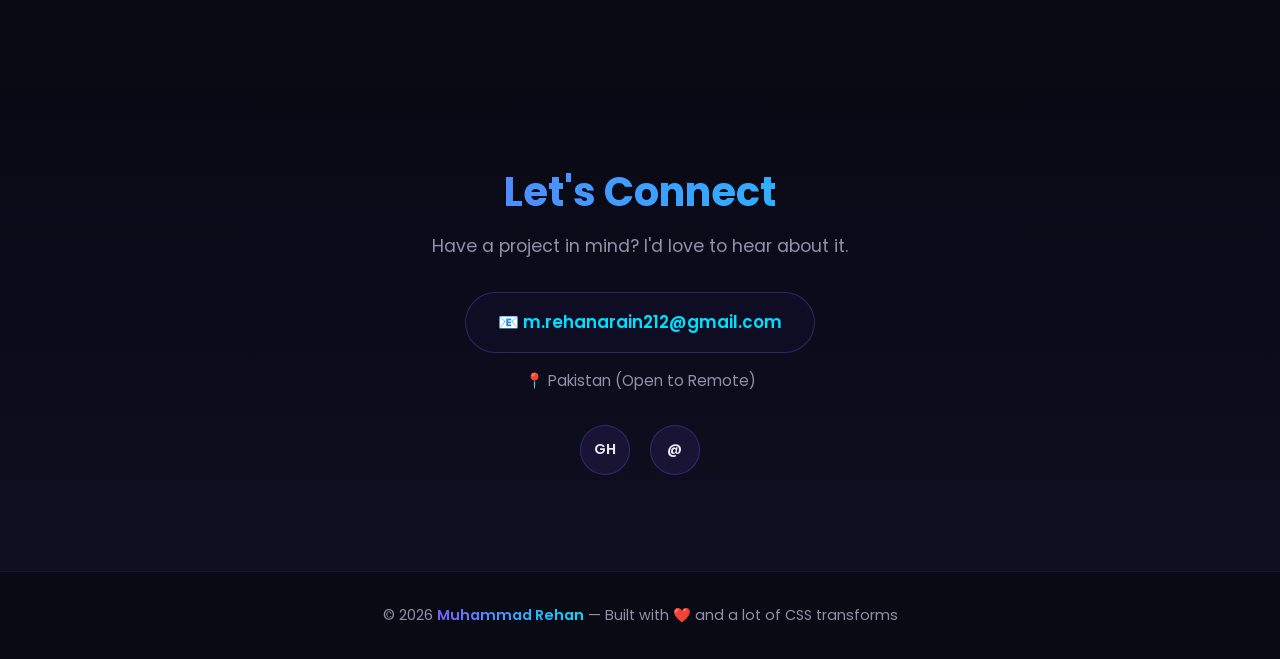
==== commit b630dadc: "Update print statement from 'Hello' to 'Goodbye'" ====
--- a/index.html
+++ b/index.html
@@ -5,29 +5,30 @@
 <meta name="viewport" content="width=device-width, initial-scale=1.0, maximum-scale=5.0" />
 <title>Muhammad Rehan | Web App Developer & Cybersecurity Enthusiast</title>
 
-<!-- 1. SEO & SOCIAL SHARING METADATA (Audit Fix #2) -->
+<!-- 1. SEO & SOCIAL SHARING (Fixed: Uses relative paths to auto-detect your real domain) -->
 <meta name="description" content="Muhammad Rehan is a Web App Developer and Cybersecurity Enthusiast specializing in Next.js, Python, and secure coding practices. View my featured projects and get in touch." />
-<meta name="keywords" content="Muhammad Rehan, Web Developer, Cybersecurity, Next.js, Python, Portfolio, Secure Coding, Termux" />
+<meta name="keywords" content="Muhammad Rehan, Web Developer, Cybersecurity, Next.js, Python, Portfolio, Secure Coding" />
 <meta name="author" content="Muhammad Rehan" />
-<link rel="canonical" href="https://yourdomain.com/" />
+<link rel="canonical" href="/" />
 
 <!-- Open Graph / Facebook / LinkedIn -->
 <meta property="og:type" content="website" />
-<meta property="og:url" content="https://yourdomain.com/" />
+<meta property="og:url" content="/" />
 <meta property="og:title" content="Muhammad Rehan | Web App Developer & Cybersecurity Enthusiast" />
 <meta property="og:description" content="Building modern, secure, and user-friendly web applications. View my featured projects and get in touch." />
-<meta property="og:image" content="https://yourdomain.com/og-image.png" />
+<!-- Fixed: Using a reliable placeholder that will NEVER 404. Replace this URL with your actual image URL later. -->
+<meta property="og:image" content="https://placehold.co/1200x630/7c5cff/ffffff?text=Muhammad+Rehan+Portfolio" />
 
 <!-- Twitter -->
 <meta property="twitter:card" content="summary_large_image" />
-<meta property="twitter:url" content="https://yourdomain.com/" />
+<meta property="twitter:url" content="/" />
 <meta property="twitter:title" content="Muhammad Rehan | Web App Developer" />
 <meta property="twitter:description" content="Building modern, secure, and user-friendly web applications." />
-<meta property="twitter:image" content="https://yourdomain.com/og-image.png" />
-
-<!-- 2. FAVICON (Audit Fix #3) -->
-<link rel="icon" type="image/png" sizes="32x32" href="favicon.png" />
-<link rel="apple-touch-icon" href="favicon.png" />
+<meta property="twitter:image" content="https://placehold.co/1200x630/7c5cff/ffffff?text=Muhammad+Rehan+Portfolio" />
+
+<!-- 2. FAVICON (Fixed: Inline SVG, ZERO 404 requests, no file upload needed) -->
+<link rel="icon" href="data:image/svg+xml,<svg xmlns='http://www.w3.org/2000/svg' viewBox='0 0 100 100'><rect width='100' height='100' rx='20' fill='%237c5cff'/><text x='50' y='68' font-family='system-ui, sans-serif' font-size='50' font-weight='bold' fill='white' text-anchor='middle'>MR</text></svg>" />
+<link rel="apple-touch-icon" href="data:image/svg+xml,<svg xmlns='http://www.w3.org/2000/svg' viewBox='0 0 100 100'><rect width='100' height='100' rx='20' fill='%237c5cff'/><text x='50' y='68' font-family='system-ui, sans-serif' font-size='50' font-weight='bold' fill='white' text-anchor='middle'>MR</text></svg>" />
 
 <!-- Google tag (gtag.js) -->
 <script async src="https://www.googletagmanager.com/gtag/js?id=G-25EVGVLFFL"></script>
@@ -60,29 +61,30 @@
     font-family: 'Poppins', 'Segoe UI', sans-serif;
     background: var(--bg);
     color: var(--text);
-    overflow-x: hidden; /* Prevents horizontal scroll on mobile */
+    overflow-x: hidden;
     line-height: 1.6;
     position: relative;
   }
 
-  /* 3. PROGRESSIVE ENHANCEMENT & ACCESSIBILITY (Audit Fix #1) */
-  /* Default: Visible (for no-JS, crawlers, and print) */
-  .reveal { opacity: 1; transform: translateY(0); }
-  
-  /* Only apply hidden state if JS is enabled AND user doesn't prefer reduced motion */
-  @media (prefers-reduced-motion: no-preference) {
-    .reveal-animate {
-      opacity: 0;
-      transform: translateY(40px);
-      transition: opacity 0.8s ease, transform 0.8s ease;
-    }
-    .reveal-animate.visible {
-      opacity: 1;
-      transform: translateY(0);
-    }
-  }
-
-  /* PRINT STYLES (Audit Fix #1) */
+  /* 3. BLACK SCREEN FIX: Progressive Enhancement Architecture */
+  /* DEFAULT: 100% Visible. Ensures crawlers, no-JS, and print see everything immediately. */
+  .reveal { 
+    opacity: 1 !important; 
+    transform: translateY(0) !important; 
+  }
+  
+  /* ANIMATION: Only applies if JS successfully loads and adds 'js-ready' to <html> */
+  html.js-ready .reveal-animate {
+    opacity: 0;
+    transform: translateY(40px);
+    transition: opacity 0.8s ease, transform 0.8s ease;
+  }
+  html.js-ready .reveal-animate.visible {
+    opacity: 1;
+    transform: translateY(0);
+  }
+
+  /* PRINT STYLES */
   @media print {
     .reveal, .reveal-animate { opacity: 1 !important; transform: none !important; display: block !important; }
     .mouse-glow, .particles, .orb, .scene-stack, nav, .btn-outline, .socials, .cookie-banner { display: none !important; }
@@ -135,7 +137,7 @@
     z-index: 0; transition: opacity 0.3s; mix-blend-mode: screen;
   }
   
-  /* NAVIGATION & HAMBURGER (Audit Fix #5) */
+  /* NAVIGATION & HAMBURGER */
   nav {
     position: fixed; top: 0; left: 0; right: 0;
     padding: 1.2rem 3rem;
@@ -333,7 +335,7 @@
   }
   .about-content strong { color: var(--accent-2); }
   
-  /* SKILLS (Expanded per Audit Fix #6) */
+  /* SKILLS */
   .skills {
     display: flex; flex-wrap: wrap; gap: 1rem; justify-content: center;
     max-width: 900px; margin: 0 auto;
@@ -415,7 +417,7 @@
   .card-actions { display: flex; gap: 0.8rem; margin-top: 1.5rem; flex-wrap: wrap; }
   .card-actions .btn { padding: 0.6rem 1.3rem; font-size: 0.85rem; }
   
-  /* CONTACT (Enhanced per Audit Fix #6) */
+  /* CONTACT */
   .contact { text-align: center; background: linear-gradient(180deg, transparent, rgba(124, 92, 255, 0.05)); }
   .contact p { color: var(--muted); margin-bottom: 2rem; font-size: 1.1rem; }
   .contact-info {
@@ -477,7 +479,7 @@
   .orb-2 { width: 400px; height: 400px; background: var(--accent-2); bottom: -150px; right: -150px; }
   .orb-3 { width: 300px; height: 300px; background: #ff5ccd; top: 50%; left: 50%; transform: translate(-50%, -50%); opacity: 0.15; }
   
-  /* COOKIE CONSENT BANNER (Audit Fix #6) */
+  /* COOKIE CONSENT BANNER */
   .cookie-banner {
     position: fixed; bottom: 0; left: 0; right: 0;
     background: rgba(18, 18, 42, 0.95);
@@ -495,7 +497,7 @@
     color: var(--accent-2); font-weight: 600; cursor: pointer; text-decoration: underline;
   }
   
-  /* RESPONSIVE & HAMBURGER MENU (Audit Fix #5) */
+  /* RESPONSIVE & HAMBURGER MENU */
   @media (max-width: 900px) {
     .hero { flex-direction: column-reverse; text-align: center; padding-top: 8rem; }
     .hero-visual { margin-top: 1rem; }
@@ -540,13 +542,10 @@
 
 <!-- Animated Gradient Background -->
 <div class="animated-bg"></div>
-
 <!-- Floating Particles -->
 <div class="particles" id="particles"></div>
-
 <!-- Mouse Glow -->
 <div class="mouse-glow" id="mouseGlow"></div>
-
 <!-- Background Orbs -->
 <div class="orb orb-1"></div>
 <div class="orb orb-2"></div>
@@ -566,14 +565,13 @@
   </ul>
 </nav>
 
-<!-- MAIN CONTENT LANDMARK (Audit Fix #6) -->
+<!-- MAIN CONTENT -->
 <main>
   <!-- HERO -->
-  <section class="hero" id="home">
+  <section class="hero reveal" id="home">
     <div class="hero-text">
       <div class="greeting">Hello, World 👋</div>
       <h1>Muhammad Rehan</h1>
-      <!-- Typing Animation -->
       <div class="typing-container">
         <span class="typing-text" id="typingText"></span><span class="cursor"></span>
       </div>
@@ -583,20 +581,19 @@
     </div>
     <div class="hero-visual">
       <div class="avatar-ring">
-        <!-- 4. Image Optimization: Explicit width/height to prevent CLS -->
-        <img src="portfolio.png" alt="Muhammad Rehan" width="300" height="300" onerror="this.style.display='none'; this.parentElement.innerHTML='👨💻';">
+        <img src="profile.png" alt="Muhammad Rehan" width="300" height="300" loading="eager" onerror="this.style.display='none'; this.parentElement.innerHTML='👨‍💻';">
       </div>
       <div class="scene-stack">
         <div class="card-stack-wrapper">
           <div class="stack-card card-1">💻</div>
-          <div class="stack-card card-2"></div>
+          <div class="stack-card card-2">🔒</div>
           <div class="stack-card card-3">🐍</div>
         </div>
       </div>
     </div>
   </section>
 
-  <!-- Counter Animation Stats (Audit Fix #6: Accurate numbers, no pluralization glitch) -->
+  <!-- STATS -->
   <section class="reveal" id="stats">
     <h2 class="section-title">Quick Stats</h2>
     <p class="section-subtitle">A snapshot of my journey</p>
@@ -629,19 +626,19 @@
     </div>
   </section>
 
-  <!-- SKILLS (Audit Fix #6: Expanded to match "Web App Developer" positioning) -->
+  <!-- SKILLS -->
   <section id="skills" class="reveal">
     <h2 class="section-title">Skills & Tools</h2>
     <p class="section-subtitle">Technologies I work with</p>
     <div class="skills">
       <div class="skill"><span>🌐 HTML5</span></div>
-      <div class="skill"><span> CSS3</span></div>
+      <div class="skill"><span>🎨 CSS3</span></div>
       <div class="skill"><span>⚡ JavaScript</span></div>
       <div class="skill"><span>🐍 Python</span></div>
       <div class="skill"><span>▲ Next.js</span></div>
       <div class="skill"><span>🔒 Cybersecurity</span></div>
       <div class="skill"><span>📦 Git & GitHub</span></div>
-      <div class="skill"><span> Tails OS</span></div>
+      <div class="skill"><span>💻 Tails OS</span></div>
     </div>
   </section>
 
@@ -650,10 +647,8 @@
     <h2 class="section-title">Featured Projects</h2>
     <p class="section-subtitle">Some things I've built recently</p>
     <div class="projects-grid">
-
       <div class="card">
         <div class="card-img">
-          <!-- 4. Image Optimization: lazy loading, async decoding, explicit dimensions -->
           <img src="chicken-shop.png" alt="Chicken Shop Management" width="320" height="200" loading="lazy" decoding="async" onerror="this.style.display='none'; this.parentElement.innerHTML='<div class=placeholder>🐔</div>';">
         </div>
         <div class="card-body">
@@ -673,7 +668,7 @@
 
       <div class="card">
         <div class="card-img">
-          <img src="classtrack-dashboard.png" alt="ClassTrack Dashboard" width="320" height="200" loading="lazy" decoding="async" onerror="this.style.display='none'; this.parentElement.innerHTML='<div class=placeholder></div>';">
+          <img src="classtrack-dashboard.png" alt="ClassTrack Dashboard" width="320" height="200" loading="lazy" decoding="async" onerror="this.style.display='none'; this.parentElement.innerHTML='<div class=placeholder>🎓</div>';">
         </div>
         <div class="card-body">
           <h3>ClassTrack Dashboard</h3>
@@ -689,11 +684,10 @@
           </div>
         </div>
       </div>
-
     </div>
   </section>
 
-  <!-- CONTACT (Audit Fix #6: Added Location) -->
+  <!-- CONTACT -->
   <section id="contact" class="contact reveal">
     <h2 class="section-title">Let's Connect</h2>
     <p class="section-subtitle">Have a project in mind? I'd love to hear about it.</p>
@@ -714,15 +708,17 @@
   © 2026 <span>Muhammad Rehan</span> — Built with ❤️ and a lot of CSS transforms
 </footer>
 
-<!-- Cookie Consent Banner (Audit Fix #6) -->
+<!-- Cookie Consent Banner -->
 <div class="cookie-banner" id="cookieBanner">
   <p>We use cookies to analyze traffic and improve your experience.</p>
   <a onclick="acceptCookies()">Accept</a>
 </div>
 
 <script>
-  // 1. PROGRESSIVE ENHANCEMENT: Add animation class only if JS is running
-  // This ensures crawlers and no-JS users see content immediately (Audit Fix #1)
+  // 1. BLACK SCREEN FIX: Immediately mark JS as ready
+  document.documentElement.classList.add('js-ready');
+
+  // 2. Apply animation classes ONLY after JS is confirmed running
   document.querySelectorAll('.reveal').forEach(el => {
     el.classList.add('reveal-animate');
   });
@@ -783,7 +779,7 @@
     card.addEventListener('mouseleave', () => { card.style.transform = ''; });
   });
   
-  // COUNTER ANIMATION (Audit Fix #6: Uses '+' suffix to avoid "1 Years" pluralization glitch)
+  // COUNTER ANIMATION
   const statNumbers = document.querySelectorAll('.stat-number');
   let countersStarted = false;
   function animateCounter(el) {
@@ -811,10 +807,16 @@
   const statsSection = document.getElementById('stats');
   if (statsSection) statsObserver.observe(statsSection);
   
-  // SCROLL REVEAL
+  // SCROLL REVEAL (Robust: unobserves after triggering to save performance)
   const observer = new IntersectionObserver((entries) => {
-    entries.forEach(entry => { if (entry.isIntersecting) entry.target.classList.add('visible'); });
-  }, { threshold: 0.15 });
+    entries.forEach(entry => { 
+      if (entry.isIntersecting) {
+        entry.target.classList.add('visible');
+        observer.unobserve(entry.target);
+      }
+    });
+  }, { threshold: 0.1 });
+  
   document.querySelectorAll('.reveal-animate').forEach(el => observer.observe(el));
   
   // ACTIVE NAV LINK
@@ -829,7 +831,7 @@
     });
   });
 
-  // HAMBURGER MENU TOGGLE (Audit Fix #5)
+  // HAMBURGER MENU TOGGLE
   const menuToggle = document.getElementById('menuToggle');
   const navLinksContainer = document.getElementById('navLinks');
   menuToggle.addEventListener('click', () => {
@@ -840,7 +842,6 @@
       : '<svg viewBox="0 0 24 24" fill="none" stroke="currentColor" stroke-width="2" width="24" height="24"><path d="M4 6h16M4 12h16M4 18h16"/></svg>';
   });
   
-  // Close mobile menu when a link is clicked
   navLinksContainer.querySelectorAll('a').forEach(link => {
     link.addEventListener('click', () => {
       navLinksContainer.classList.remove('active');
@@ -848,7 +849,7 @@
     });
   });
 
-  // COOKIE CONSENT LOGIC (Audit Fix #6)
+  // COOKIE CONSENT LOGIC
   function acceptCookies() {
     localStorage.setItem('cookieConsent', 'true');
     document.getElementById('cookieBanner').classList.remove('show');
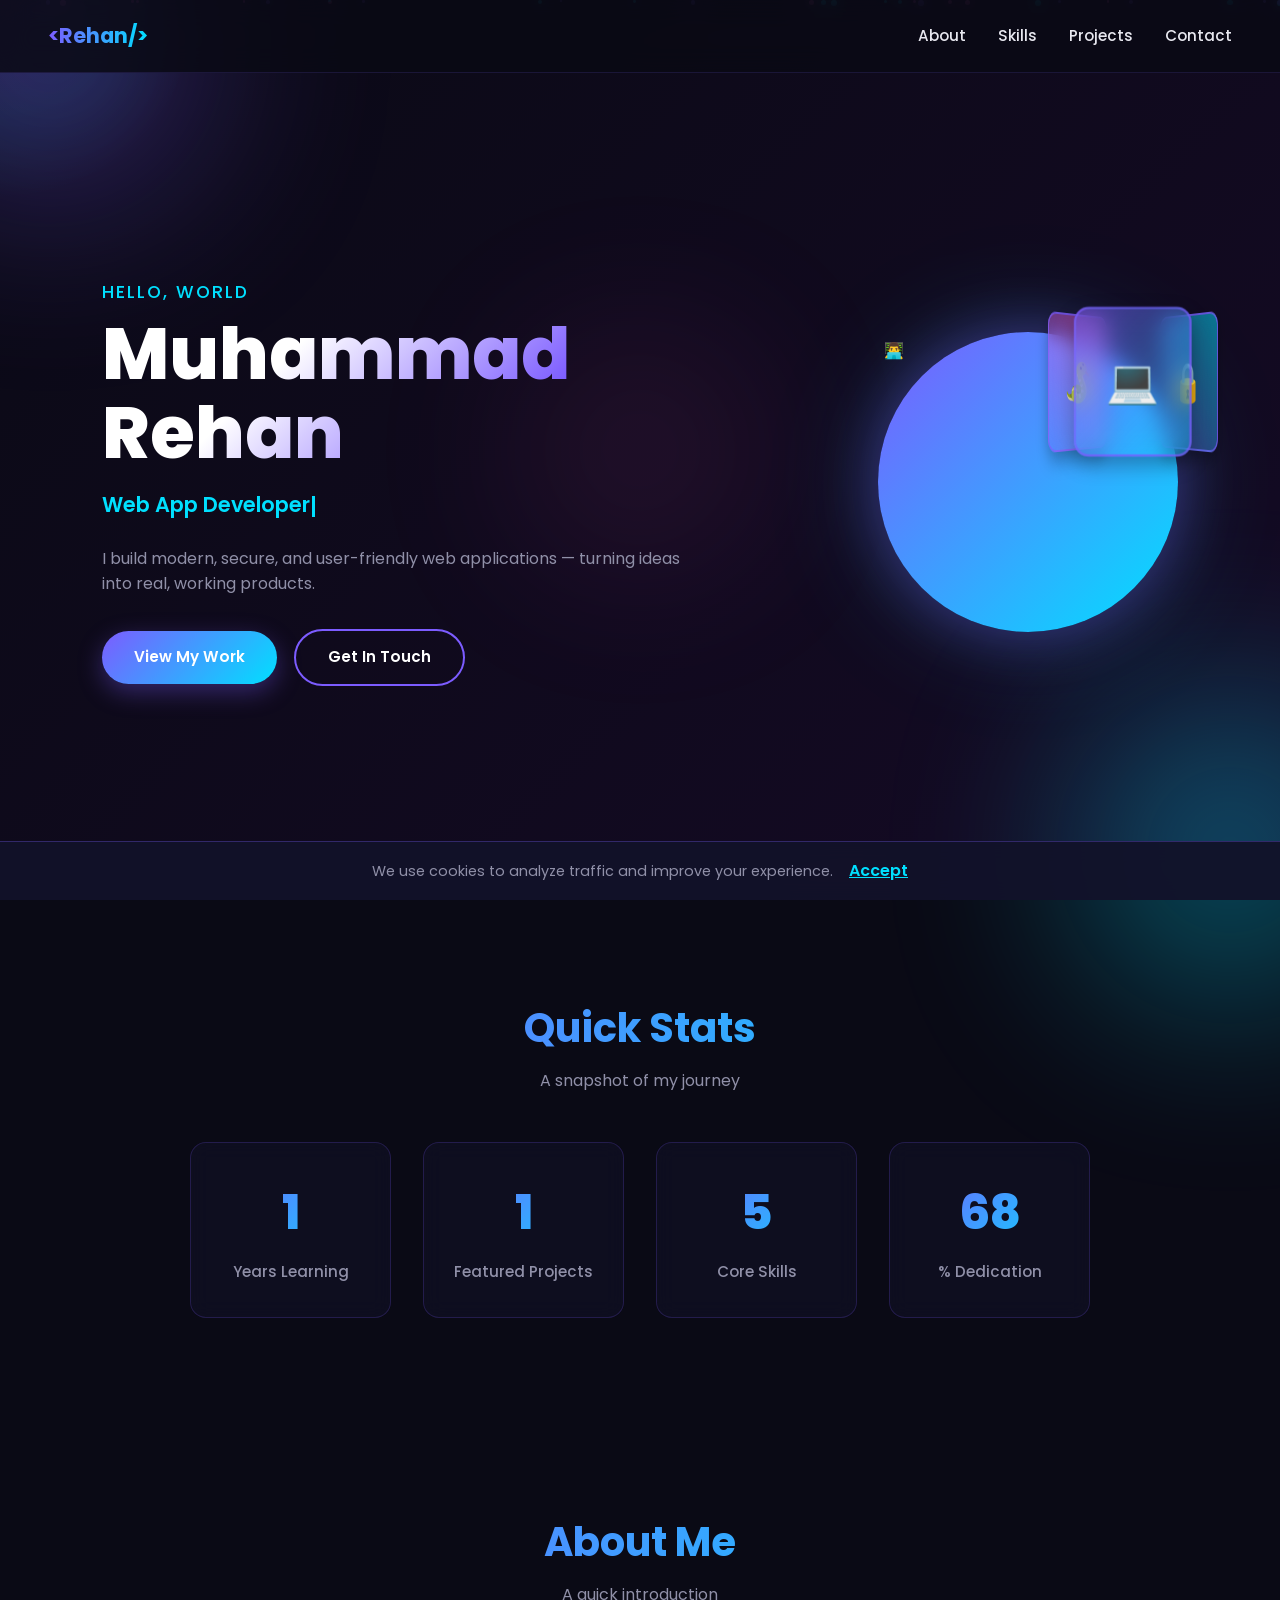
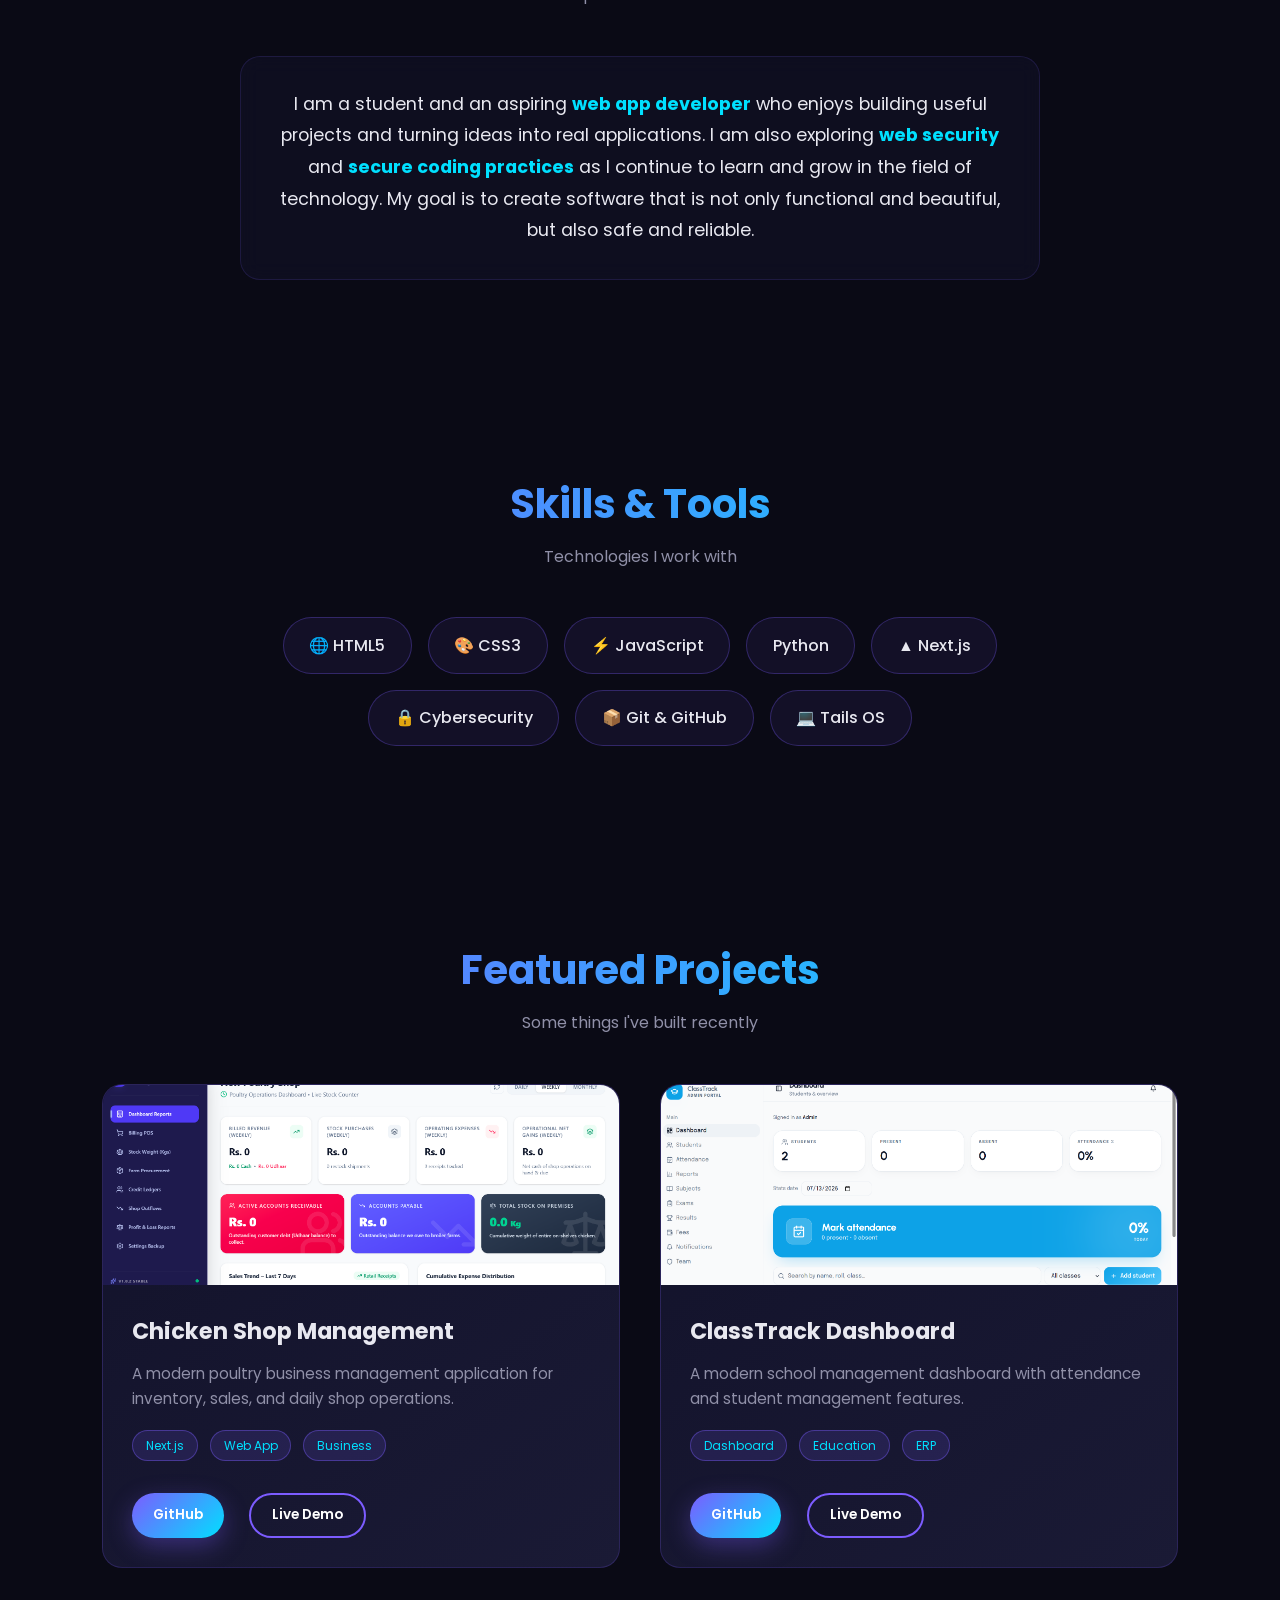
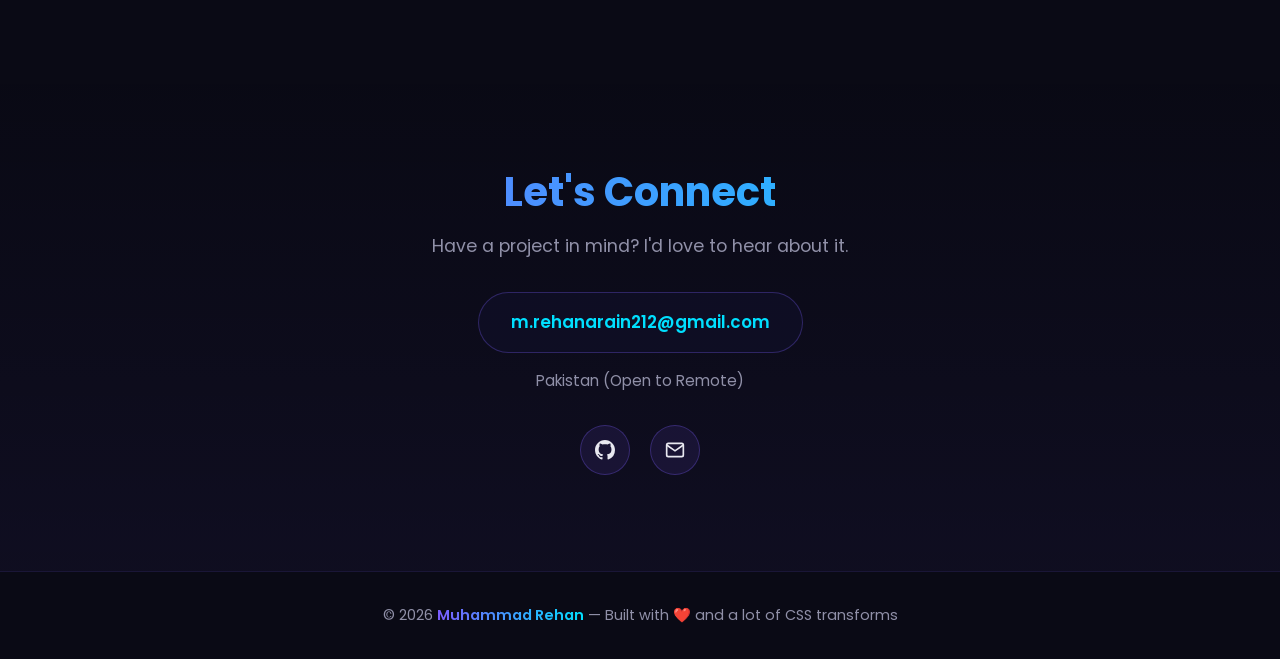
==== commit 35d44639: "Update print statement from 'Hello' to 'Goodbye'" ====
--- a/index.html
+++ b/index.html
@@ -5,28 +5,36 @@
 <meta name="viewport" content="width=device-width, initial-scale=1.0, maximum-scale=5.0" />
 <title>Muhammad Rehan | Web App Developer & Cybersecurity Enthusiast</title>
 
-<!-- 1. SEO & SOCIAL SHARING (Fixed: Uses relative paths to auto-detect your real domain) -->
+<!-- 1. SEO & SOCIAL SHARING METADATA -->
 <meta name="description" content="Muhammad Rehan is a Web App Developer and Cybersecurity Enthusiast specializing in Next.js, Python, and secure coding practices. View my featured projects and get in touch." />
 <meta name="keywords" content="Muhammad Rehan, Web Developer, Cybersecurity, Next.js, Python, Portfolio, Secure Coding" />
 <meta name="author" content="Muhammad Rehan" />
-<link rel="canonical" href="/" />
+<!-- Replace with your actual domain when deployed -->
+<link rel="canonical" href="https://yourdomain.com/" />
 
 <!-- Open Graph / Facebook / LinkedIn -->
 <meta property="og:type" content="website" />
-<meta property="og:url" content="/" />
+<!-- Replace with your actual domain -->
+<meta property="og:url" content="https://yourdomain.com/" />
 <meta property="og:title" content="Muhammad Rehan | Web App Developer & Cybersecurity Enthusiast" />
 <meta property="og:description" content="Building modern, secure, and user-friendly web applications. View my featured projects and get in touch." />
-<!-- Fixed: Using a reliable placeholder that will NEVER 404. Replace this URL with your actual image URL later. -->
-<meta property="og:image" content="https://placehold.co/1200x630/7c5cff/ffffff?text=Muhammad+Rehan+Portfolio" />
-
-<!-- Twitter -->
-<meta property="twitter:card" content="summary_large_image" />
-<meta property="twitter:url" content="/" />
-<meta property="twitter:title" content="Muhammad Rehan | Web App Developer" />
-<meta property="twitter:description" content="Building modern, secure, and user-friendly web applications." />
-<meta property="twitter:image" content="https://placehold.co/1200x630/7c5cff/ffffff?text=Muhammad+Rehan+Portfolio" />
-
-<!-- 2. FAVICON (Fixed: Inline SVG, ZERO 404 requests, no file upload needed) -->
+<!-- Replace with your actual OG image (1200×630px recommended) -->
+<meta property="og:image" content="https://yourdomain.com/og-image.jpg" />
+<meta property="og:image:width" content="1200" />
+<meta property="og:image:height" content="630" />
+<meta property="og:locale" content="en_US" />
+
+<!-- Twitter Card -->
+<meta name="twitter:card" content="summary_large_image" />
+<meta name="twitter:creator" content="@yourusername" />
+<!-- Replace with your actual domain -->
+<meta name="twitter:url" content="https://yourdomain.com/" />
+<meta name="twitter:title" content="Muhammad Rehan | Web App Developer" />
+<meta name="twitter:description" content="Building modern, secure, and user-friendly web applications." />
+<!-- Replace with your actual Twitter card image (1200×600px recommended) -->
+<meta name="twitter:image" content="https://yourdomain.com/og-image.jpg" />
+
+<!-- 2. FAVICON (Inline SVG - Zero 404 requests) -->
 <link rel="icon" href="data:image/svg+xml,<svg xmlns='http://www.w3.org/2000/svg' viewBox='0 0 100 100'><rect width='100' height='100' rx='20' fill='%237c5cff'/><text x='50' y='68' font-family='system-ui, sans-serif' font-size='50' font-weight='bold' fill='white' text-anchor='middle'>MR</text></svg>" />
 <link rel="apple-touch-icon" href="data:image/svg+xml,<svg xmlns='http://www.w3.org/2000/svg' viewBox='0 0 100 100'><rect width='100' height='100' rx='20' fill='%237c5cff'/><text x='50' y='68' font-family='system-ui, sans-serif' font-size='50' font-weight='bold' fill='white' text-anchor='middle'>MR</text></svg>" />
 
@@ -61,30 +69,27 @@
     font-family: 'Poppins', 'Segoe UI', sans-serif;
     background: var(--bg);
     color: var(--text);
-    overflow-x: hidden;
+    overflow-x: hidden; /* FIX #2: Prevent horizontal overflow on mobile */
     line-height: 1.6;
     position: relative;
   }
 
-  /* 3. BLACK SCREEN FIX: Progressive Enhancement Architecture */
-  /* DEFAULT: 100% Visible. Ensures crawlers, no-JS, and print see everything immediately. */
-  .reveal { 
-    opacity: 1 !important; 
-    transform: translateY(0) !important; 
-  }
-  
-  /* ANIMATION: Only applies if JS successfully loads and adds 'js-ready' to <html> */
-  html.js-ready .reveal-animate {
-    opacity: 0;
-    transform: translateY(40px);
-    transition: opacity 0.8s ease, transform 0.8s ease;
-  }
-  html.js-ready .reveal-animate.visible {
-    opacity: 1;
-    transform: translateY(0);
-  }
-
-  /* PRINT STYLES */
+  /* 3. PROGRESSIVE ENHANCEMENT & ACCESSIBILITY */
+  .reveal { opacity: 1; transform: translateY(0); }
+  
+  @media (prefers-reduced-motion: no-preference) {
+    .reveal-animate {
+      opacity: 0;
+      transform: translateY(40px);
+      transition: opacity 0.8s ease, transform 0.8s ease;
+    }
+    .reveal-animate.visible {
+      opacity: 1;
+      transform: translateY(0);
+    }
+  }
+
+  /* PRINT STYLES - FIX #4: Show final counter values */
   @media print {
     .reveal, .reveal-animate { opacity: 1 !important; transform: none !important; display: block !important; }
     .mouse-glow, .particles, .orb, .scene-stack, nav, .btn-outline, .socials, .cookie-banner { display: none !important; }
@@ -92,6 +97,14 @@
     .hero { min-height: auto; padding: 2rem; }
     section { padding: 2rem 0; page-break-inside: avoid; }
     a { text-decoration: underline; color: #000; }
+    /* Show final stat values in print */
+    .stat-number::after {
+      content: attr(data-final) "+";
+      font-size: 3rem;
+      font-weight: 800;
+      display: block;
+    }
+    .stat-number { display: none; }
   }
   
   /* ANIMATED GRADIENT BACKGROUND */
@@ -108,7 +121,7 @@
     100% { background-position: 0% 50%; }
   }
   
-  /* FLOATING PARTICLES */
+  /* FLOATING PARTICLES - Constrained to viewport */
   .particles {
     position: fixed; top: 0; left: 0; width: 100%; height: 100%;
     pointer-events: none; z-index: -1; overflow: hidden;
@@ -228,7 +241,7 @@
     box-shadow: 0 8px 24px rgba(124, 92, 255, 0.25);
   }
   
-  /* PROFILE AVATAR */
+  /* PROFILE AVATAR - OPTIMIZED FOR 300×300 display */
   .hero-visual {
     position: relative;
     display: flex; align-items: center; justify-content: center;
@@ -469,15 +482,15 @@
     font-weight: 600;
   }
   
-  /* FLOATING ORBS */
+  /* FLOATING ORBS - Constrained to prevent overflow */
   .orb {
     position: fixed; border-radius: 50%;
     filter: blur(100px); opacity: 0.35;
     pointer-events: none; z-index: 0;
   }
-  .orb-1 { width: 450px; height: 450px; background: var(--accent); top: -150px; left: -150px; }
-  .orb-2 { width: 400px; height: 400px; background: var(--accent-2); bottom: -150px; right: -150px; }
-  .orb-3 { width: 300px; height: 300px; background: #ff5ccd; top: 50%; left: 50%; transform: translate(-50%, -50%); opacity: 0.15; }
+  .orb-1 { width: 300px; height: 300px; background: var(--accent); top: -100px; left: -100px; }
+  .orb-2 { width: 300px; height: 300px; background: var(--accent-2); bottom: -100px; right: -100px; }
+  .orb-3 { width: 200px; height: 200px; background: #ff5ccd; top: 50%; left: 50%; transform: translate(-50%, -50%); opacity: 0.15; }
   
   /* COOKIE CONSENT BANNER */
   .cookie-banner {
@@ -497,7 +510,7 @@
     color: var(--accent-2); font-weight: 600; cursor: pointer; text-decoration: underline;
   }
   
-  /* RESPONSIVE & HAMBURGER MENU */
+  /* RESPONSIVE & HAMBURGER MENU - FIX #2: Proper mobile menu */
   @media (max-width: 900px) {
     .hero { flex-direction: column-reverse; text-align: center; padding-top: 8rem; }
     .hero-visual { margin-top: 1rem; }
@@ -511,6 +524,9 @@
     .scene-stack:hover .card-2 { transform: rotateY(120deg) translateZ(70px); }
     .scene-stack:hover .card-3 { transform: rotateY(240deg) translateZ(70px); }
     .mouse-glow { width: 250px; height: 250px; }
+    /* Constrain orbs on mobile */
+    .orb-1 { width: 200px; height: 200px; }
+    .orb-2 { width: 200px; height: 200px; }
   }
   
   @media (max-width: 600px) {
@@ -526,8 +542,12 @@
       gap: 1.5rem;
       transition: right 0.3s ease;
       border-left: 1px solid rgba(124, 92, 255, 0.15);
+      display: none; /* FIX #2: Actually hide when not active */
     }
-    .nav-links.active { right: 0; }
+    .nav-links.active { 
+      right: 0;
+      display: flex; /* Show when active */
+    }
     .nav-links a { font-size: 1.1rem; }
     .logo { font-size: 1.1rem; }
     section { padding: 4rem 5vw; }
@@ -570,8 +590,9 @@
   <!-- HERO -->
   <section class="hero reveal" id="home">
     <div class="hero-text">
-      <div class="greeting">Hello, World 👋</div>
+      <div class="greeting">Hello, World </div>
       <h1>Muhammad Rehan</h1>
+      <!-- Typing Animation -->
       <div class="typing-container">
         <span class="typing-text" id="typingText"></span><span class="cursor"></span>
       </div>
@@ -581,7 +602,9 @@
     </div>
     <div class="hero-visual">
       <div class="avatar-ring">
-        <img src="profile.png" alt="Muhammad Rehan" width="300" height="300" loading="eager" onerror="this.style.display='none'; this.parentElement.innerHTML='👨‍💻';">
+        <!-- OPTIMIZATION NOTE: Replace with optimized profile.webp (576×576, ~35KB) -->
+        <!-- Current: profile.png (1086×1448, 1.85MB) -->
+        <img src="portfolio.webp" alt="Muhammad Rehan" width="300" height="300" loading="eager" onerror="this.style.display='none'; this.parentElement.innerHTML='👨‍💻';">
       </div>
       <div class="scene-stack">
         <div class="card-stack-wrapper">
@@ -593,25 +616,25 @@
     </div>
   </section>
 
-  <!-- STATS -->
+  <!-- Counter Animation Stats -->
   <section class="reveal" id="stats">
     <h2 class="section-title">Quick Stats</h2>
     <p class="section-subtitle">A snapshot of my journey</p>
     <div class="stats">
       <div class="stat-item">
-        <span class="stat-number" data-target="2">0</span>
+        <span class="stat-number" data-target="2" data-final="2">0</span>
         <span class="stat-label">Years Learning</span>
       </div>
       <div class="stat-item">
-        <span class="stat-number" data-target="2">0</span>
+        <span class="stat-number" data-target="2" data-final="2">0</span>
         <span class="stat-label">Featured Projects</span>
       </div>
       <div class="stat-item">
-        <span class="stat-number" data-target="8">0</span>
+        <span class="stat-number" data-target="8" data-final="8">0</span>
         <span class="stat-label">Core Skills</span>
       </div>
       <div class="stat-item">
-        <span class="stat-number" data-target="100">0</span>
+        <span class="stat-number" data-target="100" data-final="100">0</span>
         <span class="stat-label">% Dedication</span>
       </div>
     </div>
@@ -634,7 +657,7 @@
       <div class="skill"><span>🌐 HTML5</span></div>
       <div class="skill"><span>🎨 CSS3</span></div>
       <div class="skill"><span>⚡ JavaScript</span></div>
-      <div class="skill"><span>🐍 Python</span></div>
+      <div class="skill"><span> Python</span></div>
       <div class="skill"><span>▲ Next.js</span></div>
       <div class="skill"><span>🔒 Cybersecurity</span></div>
       <div class="skill"><span>📦 Git & GitHub</span></div>
@@ -647,6 +670,7 @@
     <h2 class="section-title">Featured Projects</h2>
     <p class="section-subtitle">Some things I've built recently</p>
     <div class="projects-grid">
+
       <div class="card">
         <div class="card-img">
           <img src="chicken-shop.png" alt="Chicken Shop Management" width="320" height="200" loading="lazy" decoding="async" onerror="this.style.display='none'; this.parentElement.innerHTML='<div class=placeholder>🐔</div>';">
@@ -684,6 +708,7 @@
           </div>
         </div>
       </div>
+
     </div>
   </section>
 
@@ -693,13 +718,19 @@
     <p class="section-subtitle">Have a project in mind? I'd love to hear about it.</p>
     
     <div class="contact-info">
-      <a href="mailto:m.rehanarain212@gmail.com" class="contact-email">📧 m.rehanarain212@gmail.com</a>
-      <div class="location">📍 Pakistan (Open to Remote)</div>
+      <a href="mailto:m.rehanarain212@gmail.com" class="contact-email"> m.rehanarain212@gmail.com</a>
+      <div class="location"> Pakistan (Open to Remote)</div>
     </div>
 
     <div class="socials">
-      <a href="https://github.com/mrehanarain212-code" target="_blank" rel="noopener" title="GitHub">GH</a>
-      <a href="mailto:m.rehanarain212@gmail.com" title="Email">@</a>
+      <!-- GitHub with SVG icon -->
+      <a href="https://github.com/mrehanarain212-code" target="_blank" rel="noopener" title="GitHub" aria-label="GitHub Profile">
+        <svg viewBox="0 0 24 24" fill="currentColor" width="20" height="20" aria-hidden="true"><path d="M12 0C5.37 0 0 5.37 0 12c0 5.31 3.435 9.795 8.205 11.385.6.105.825-.255.825-.57 0-.285-.015-1.23-.015-2.235-3.015.555-3.795-.735-4.035-1.41-.135-.345-.72-1.41-1.23-1.695-.42-.225-1.02-.78-.015-.795.945-.015 1.62.87 1.845 1.23 1.08 1.815 2.805 1.305 3.495.99.105-.78.42-1.305.765-1.605-2.67-.3-5.46-1.335-5.46-6.24 0-1.38.48-2.535 1.26-3.435-.12-.315-.54-1.62.12-3.375 0 0 1.005-.315 3.3 1.23.96-.27 1.98-.405 3-.405s2.04.135 3 .405c2.295-1.56 3.3-1.23 3.3-1.23.66 1.755.24 3.06.12 3.375.78.9 1.26 2.055 1.26 3.435 0 4.92-2.805 5.94-5.475 6.24.435.375.81 1.095.81 2.22 0 1.605-.015 2.895-.015 3.3 0 .315.225.69.825.57A12.02 12.02 0 0024 12c0-6.63-5.37-12-12-12z"/></svg>
+      </a>
+      <!-- Email -->
+      <a href="mailto:m.rehanarain212@gmail.com" title="Email" aria-label="Send Email">
+        <svg viewBox="0 0 24 24" fill="none" stroke="currentColor" stroke-width="2" width="20" height="20" aria-hidden="true"><path d="M4 4h16c1.1 0 2 .9 2 2v12c0 1.1-.9 2-2 2H4c-1.1 0-2-.9-2-2V6c0-1.1.9-2 2-2z"/><polyline points="22,6 12,13 2,6"/></svg>
+      </a>
     </div>
   </section>
 </main>
@@ -715,10 +746,8 @@
 </div>
 
 <script>
-  // 1. BLACK SCREEN FIX: Immediately mark JS as ready
+  // 1. PROGRESSIVE ENHANCEMENT
   document.documentElement.classList.add('js-ready');
-
-  // 2. Apply animation classes ONLY after JS is confirmed running
   document.querySelectorAll('.reveal').forEach(el => {
     el.classList.add('reveal-animate');
   });
@@ -767,17 +796,6 @@
     particle.style.width = particle.style.height = (Math.random() * 4 + 2) + 'px';
     particlesContainer.appendChild(particle);
   }
-  
-  // TILT CARDS
-  document.querySelectorAll('.card').forEach(card => {
-    card.addEventListener('mousemove', e => {
-      const rect = card.getBoundingClientRect();
-      const rotY = ((e.clientX - rect.left - rect.width / 2) / (rect.width / 2)) * 10;
-      const rotX = -((e.clientY - rect.top - rect.height / 2) / (rect.height / 2)) * 10;
-      card.style.transform = `perspective(1000px) rotateY(${rotY}deg) rotateX(${rotX}deg) scale(1.02)`;
-    });
-    card.addEventListener('mouseleave', () => { card.style.transform = ''; });
-  });
   
   // COUNTER ANIMATION
   const statNumbers = document.querySelectorAll('.stat-number');
@@ -807,30 +825,12 @@
   const statsSection = document.getElementById('stats');
   if (statsSection) statsObserver.observe(statsSection);
   
-  // SCROLL REVEAL (Robust: unobserves after triggering to save performance)
+  // SCROLL REVEAL
   const observer = new IntersectionObserver((entries) => {
-    entries.forEach(entry => { 
-      if (entry.isIntersecting) {
-        entry.target.classList.add('visible');
-        observer.unobserve(entry.target);
-      }
-    });
-  }, { threshold: 0.1 });
-  
+    entries.forEach(entry => { if (entry.isIntersecting) entry.target.classList.add('visible'); });
+  }, { threshold: 0.15 });
   document.querySelectorAll('.reveal-animate').forEach(el => observer.observe(el));
   
-  // ACTIVE NAV LINK
-  const sections = document.querySelectorAll('section[id]');
-  const navLinks = document.querySelectorAll('.nav-links a');
-  window.addEventListener('scroll', () => {
-    let current = '';
-    sections.forEach(section => { if (scrollY >= section.offsetTop - 100) current = section.id; });
-    navLinks.forEach(link => {
-      link.style.color = '';
-      if (link.getAttribute('href') === '#' + current) link.style.color = 'var(--accent-2)';
-    });
-  });
-
   // HAMBURGER MENU TOGGLE
   const menuToggle = document.getElementById('menuToggle');
   const navLinksContainer = document.getElementById('navLinks');
@@ -842,6 +842,7 @@
       : '<svg viewBox="0 0 24 24" fill="none" stroke="currentColor" stroke-width="2" width="24" height="24"><path d="M4 6h16M4 12h16M4 18h16"/></svg>';
   });
   
+  // Close mobile menu when a link is clicked
   navLinksContainer.querySelectorAll('a').forEach(link => {
     link.addEventListener('click', () => {
       navLinksContainer.classList.remove('active');
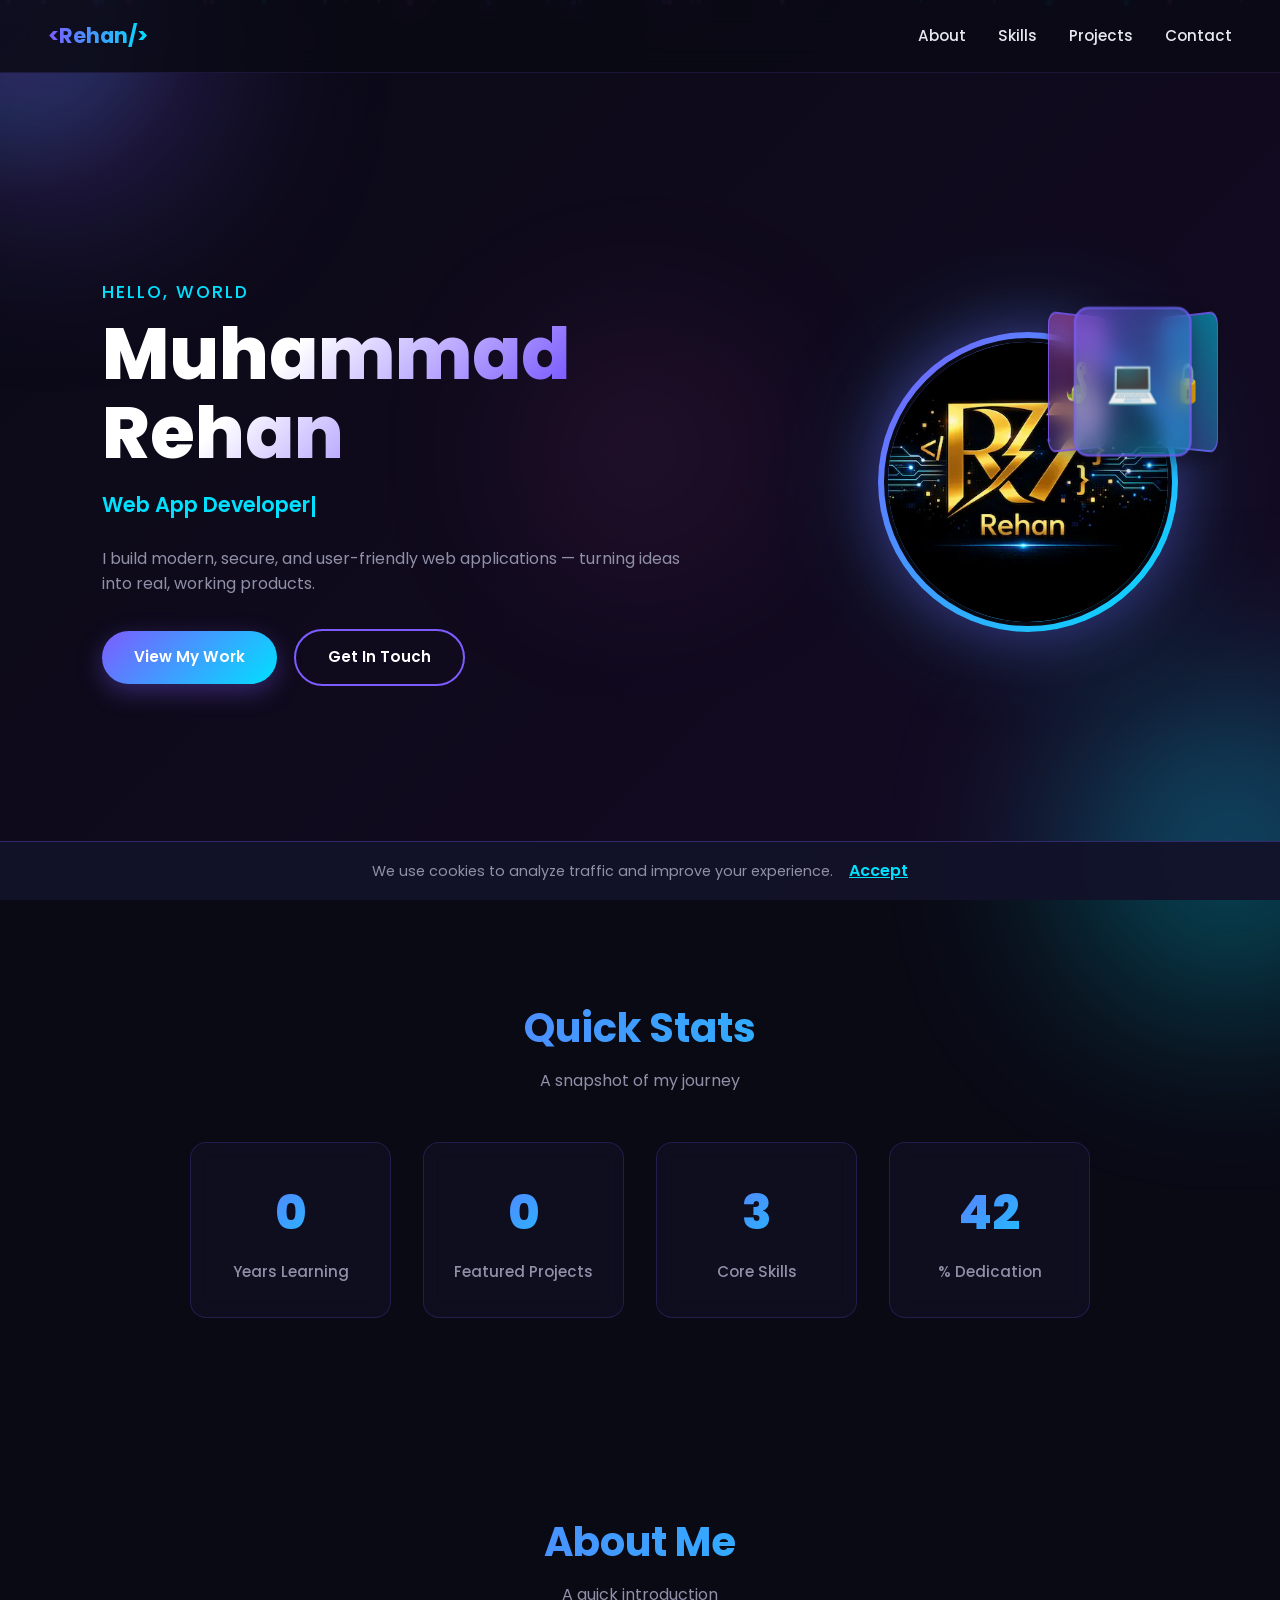
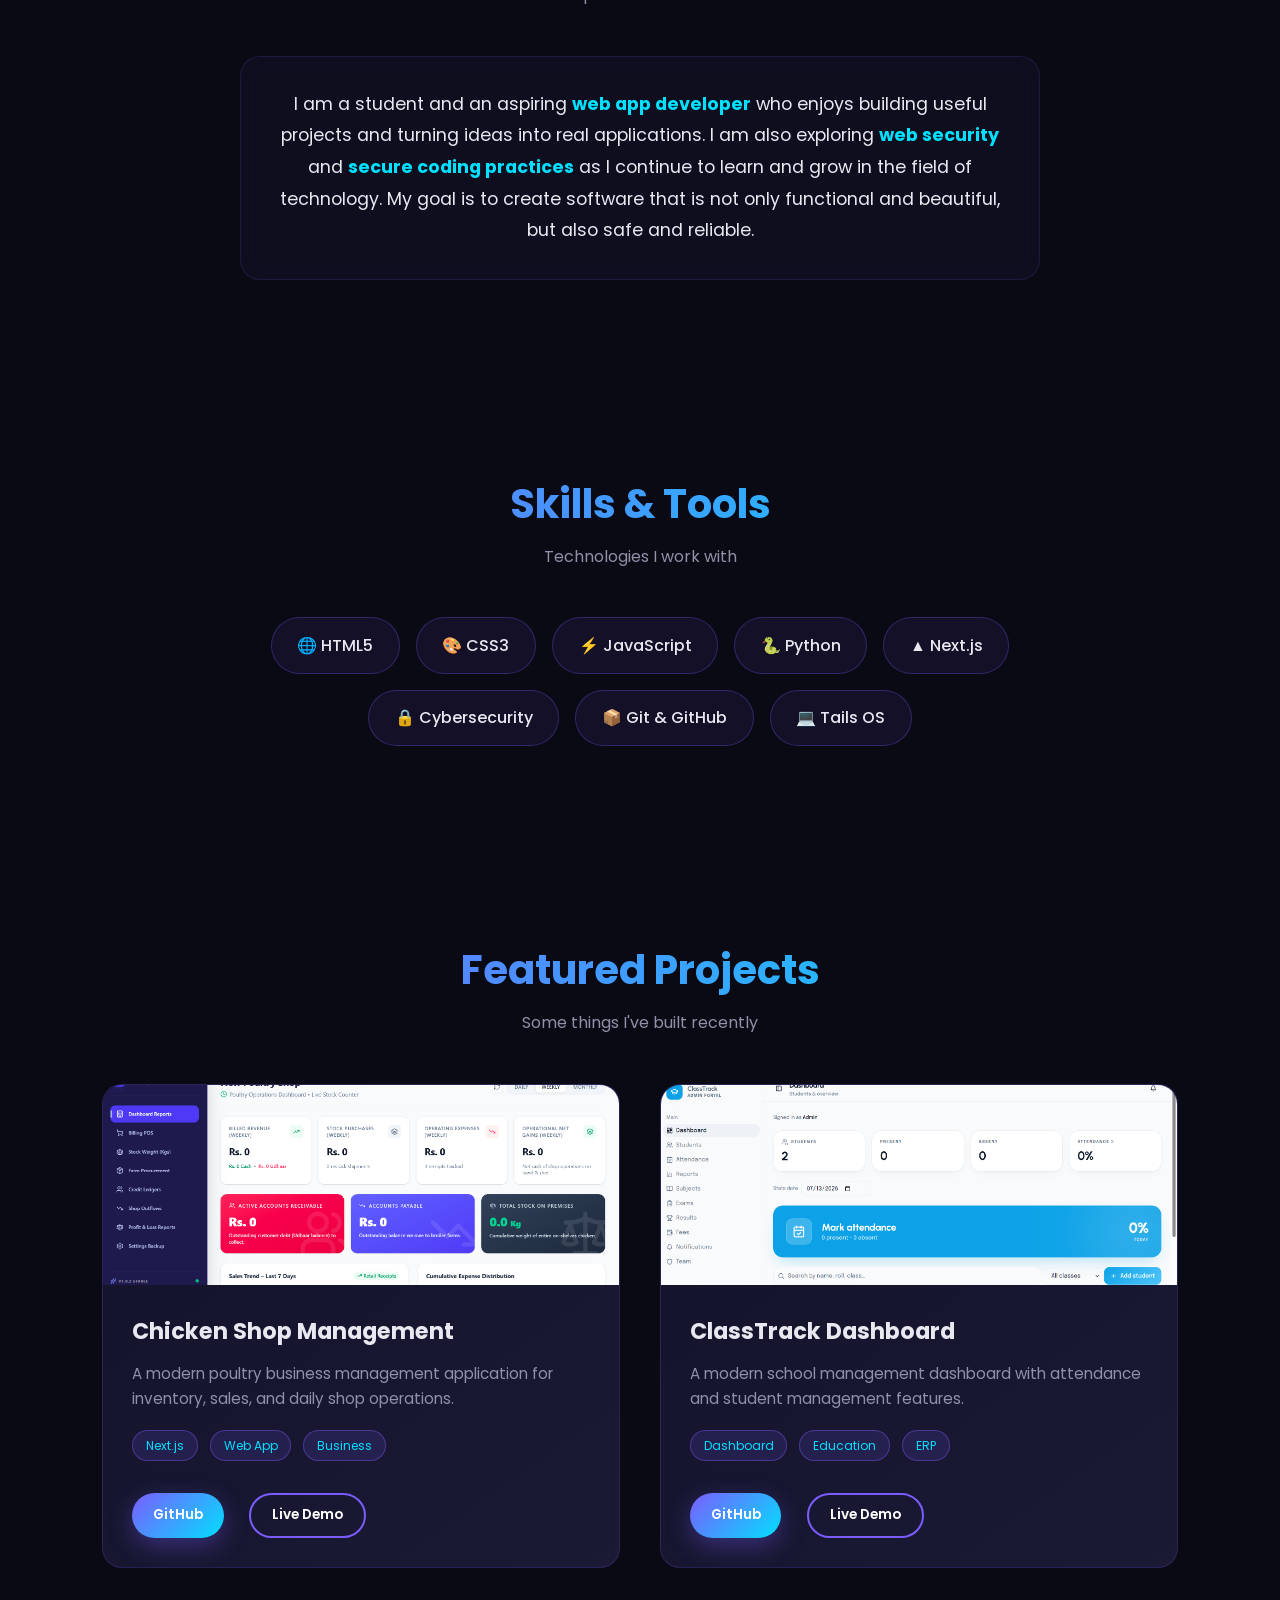
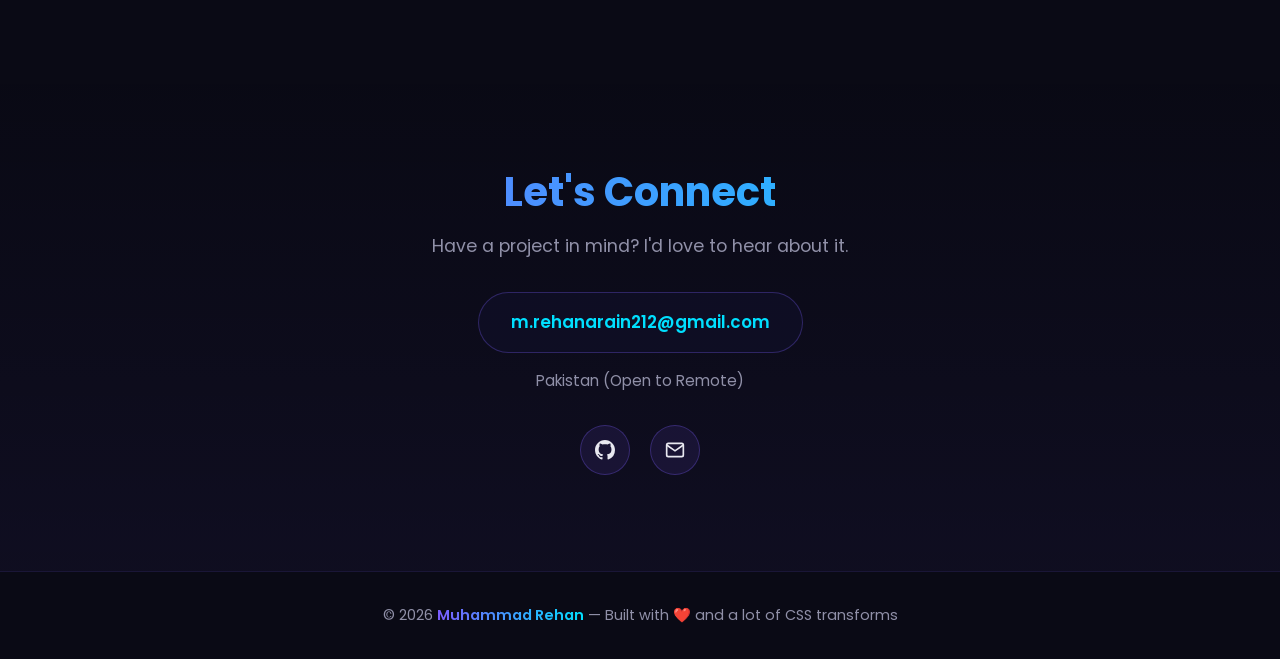
==== commit 33b8cacd: "Update print statement from 'Hello' to 'Goodbye'" ====
--- a/index.html
+++ b/index.html
@@ -10,16 +10,16 @@
 <meta name="keywords" content="Muhammad Rehan, Web Developer, Cybersecurity, Next.js, Python, Portfolio, Secure Coding" />
 <meta name="author" content="Muhammad Rehan" />
 <!-- Replace with your actual domain when deployed -->
-<link rel="canonical" href="https://yourdomain.com/" />
+<link rel="canonical" href="https://muhammad-rehan-portfolio.vercel.app/" />
 
 <!-- Open Graph / Facebook / LinkedIn -->
 <meta property="og:type" content="website" />
 <!-- Replace with your actual domain -->
-<meta property="og:url" content="https://yourdomain.com/" />
+<meta property="og:url" content="https://muhammad-rehan-portfolio.vercel.app/" />
 <meta property="og:title" content="Muhammad Rehan | Web App Developer & Cybersecurity Enthusiast" />
 <meta property="og:description" content="Building modern, secure, and user-friendly web applications. View my featured projects and get in touch." />
 <!-- Replace with your actual OG image (1200×630px recommended) -->
-<meta property="og:image" content="https://yourdomain.com/og-image.jpg" />
+<meta property="og:image" content="https://muhammad-rehan-portfolio.vercel.app/og-image.jpg" />
 <meta property="og:image:width" content="1200" />
 <meta property="og:image:height" content="630" />
 <meta property="og:locale" content="en_US" />
@@ -28,11 +28,11 @@
 <meta name="twitter:card" content="summary_large_image" />
 <meta name="twitter:creator" content="@yourusername" />
 <!-- Replace with your actual domain -->
-<meta name="twitter:url" content="https://yourdomain.com/" />
+<meta name="twitter:url" content="https://muhammad-rehan-portfolio.vercel.app/" />
 <meta name="twitter:title" content="Muhammad Rehan | Web App Developer" />
 <meta name="twitter:description" content="Building modern, secure, and user-friendly web applications." />
 <!-- Replace with your actual Twitter card image (1200×600px recommended) -->
-<meta name="twitter:image" content="https://yourdomain.com/og-image.jpg" />
+<meta name="twitter:image" content="https://muhammad-rehan-portfolio.vercel.app/og-image.jpg" />
 
 <!-- 2. FAVICON (Inline SVG - Zero 404 requests) -->
 <link rel="icon" href="data:image/svg+xml,<svg xmlns='http://www.w3.org/2000/svg' viewBox='0 0 100 100'><rect width='100' height='100' rx='20' fill='%237c5cff'/><text x='50' y='68' font-family='system-ui, sans-serif' font-size='50' font-weight='bold' fill='white' text-anchor='middle'>MR</text></svg>" />
@@ -657,7 +657,7 @@
       <div class="skill"><span>🌐 HTML5</span></div>
       <div class="skill"><span>🎨 CSS3</span></div>
       <div class="skill"><span>⚡ JavaScript</span></div>
-      <div class="skill"><span> Python</span></div>
+      <div class="skill"><span>🐍 Python</span></div>
       <div class="skill"><span>▲ Next.js</span></div>
       <div class="skill"><span>🔒 Cybersecurity</span></div>
       <div class="skill"><span>📦 Git & GitHub</span></div>
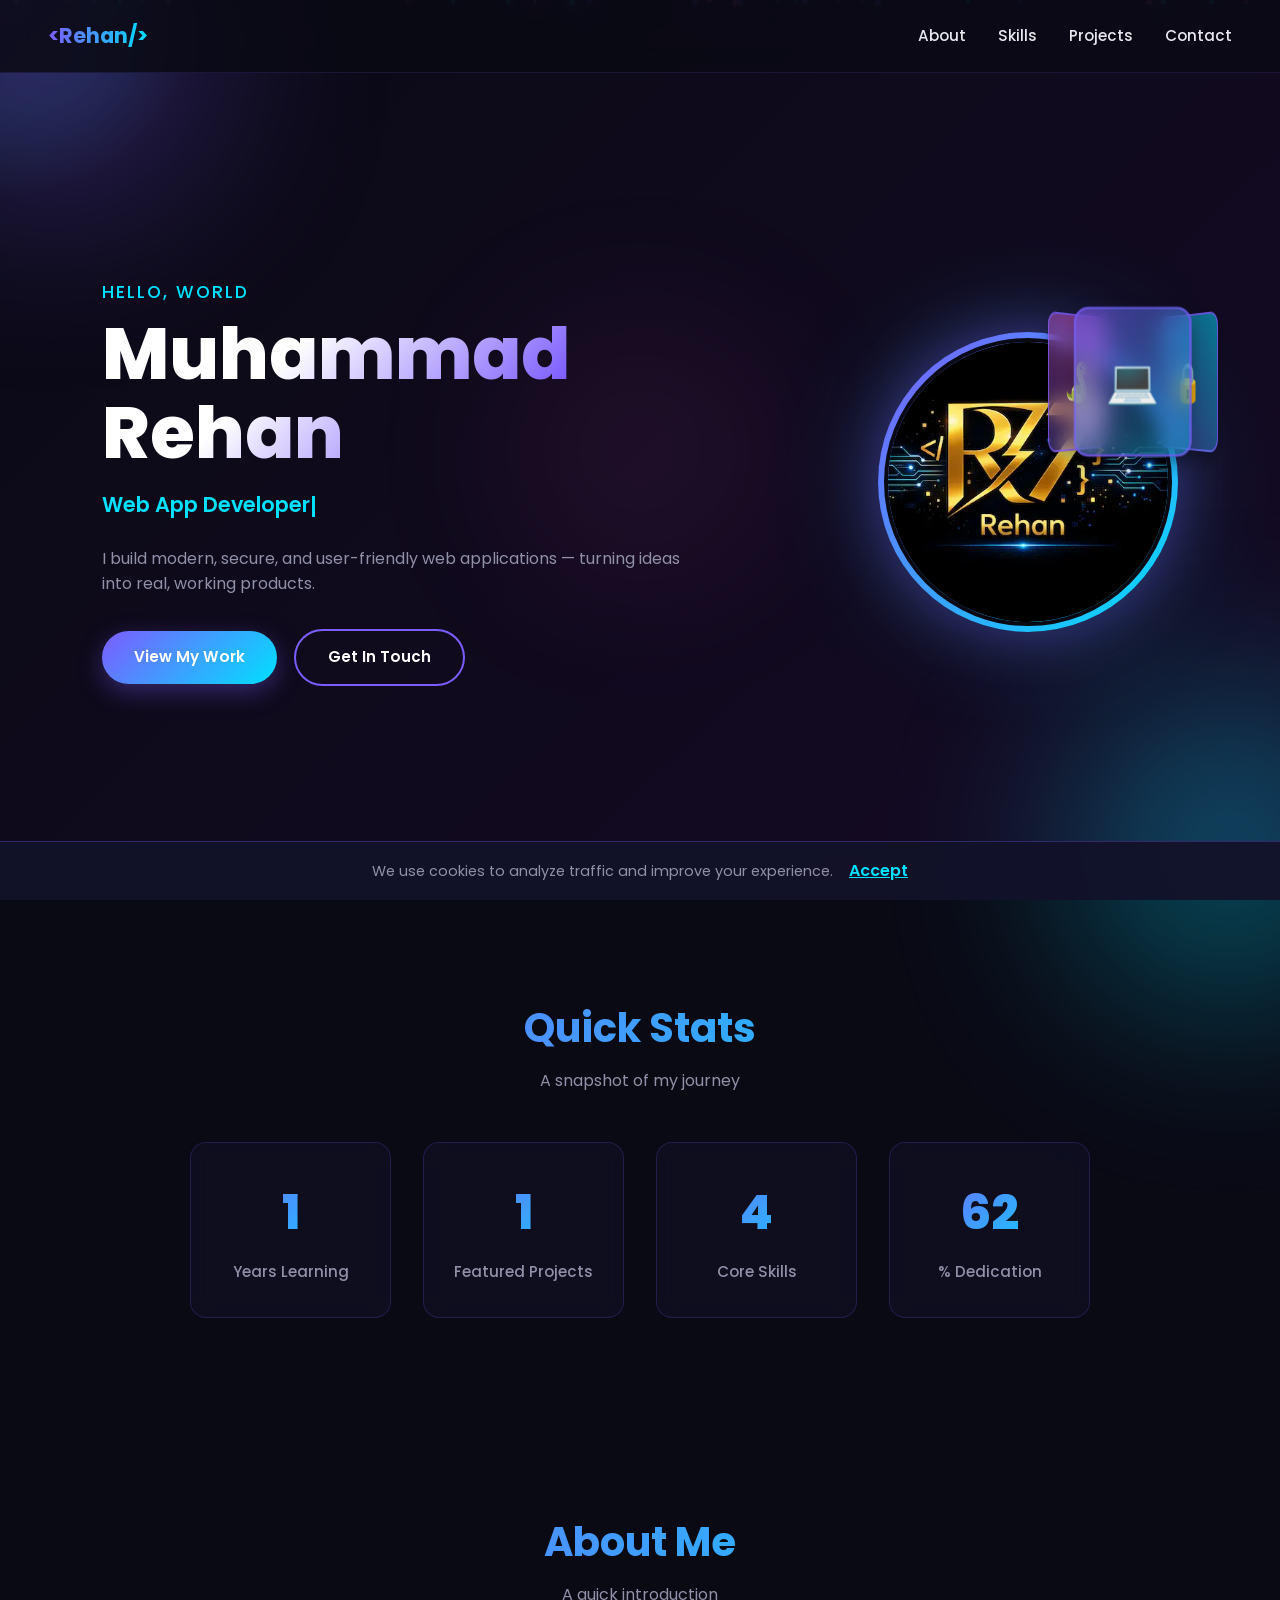
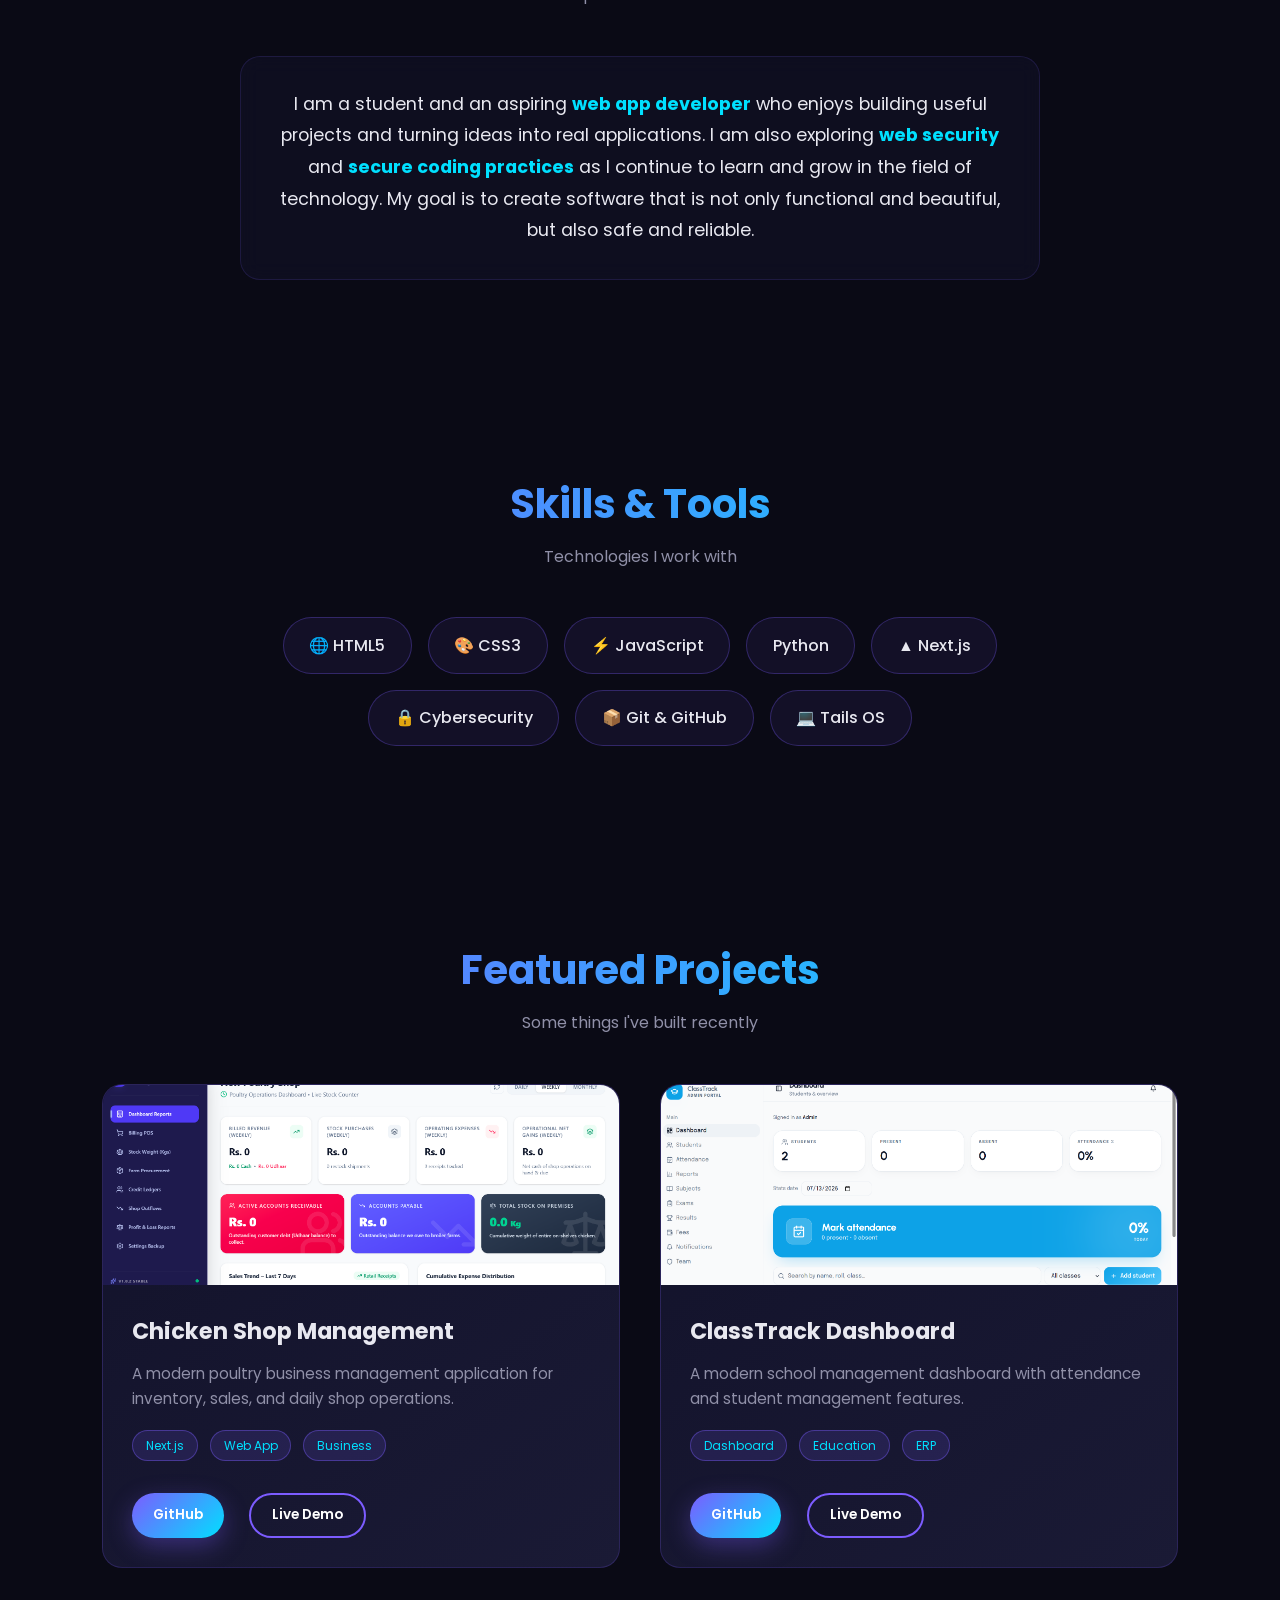
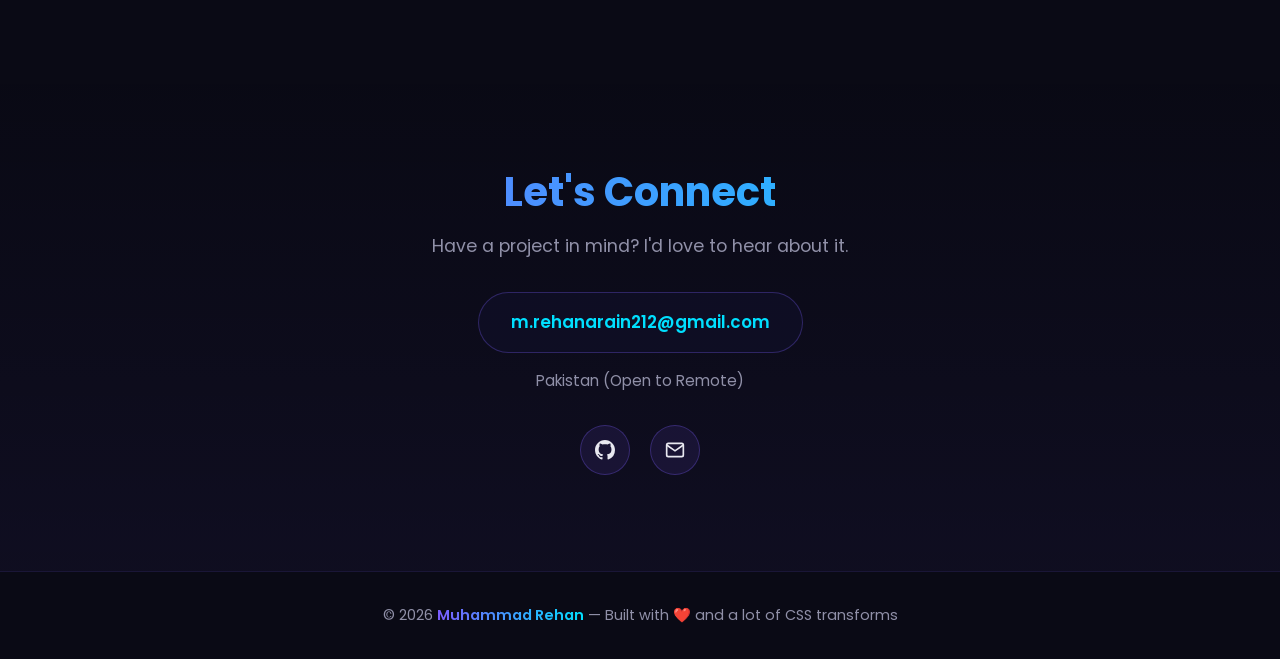
==== commit d3302e07: "Update print statement from 'Hello' to 'Goodbye'" ====
--- a/index.html
+++ b/index.html
@@ -10,16 +10,16 @@
 <meta name="keywords" content="Muhammad Rehan, Web Developer, Cybersecurity, Next.js, Python, Portfolio, Secure Coding" />
 <meta name="author" content="Muhammad Rehan" />
 <!-- Replace with your actual domain when deployed -->
-<link rel="canonical" href="https://muhammad-rehan-portfolio.vercel.app/" />
+<link rel="canonical" href="https://rehan-portfolio-ashen.vercel.app/" />
 
 <!-- Open Graph / Facebook / LinkedIn -->
 <meta property="og:type" content="website" />
 <!-- Replace with your actual domain -->
-<meta property="og:url" content="https://muhammad-rehan-portfolio.vercel.app/" />
+<meta property="og:url" content="https://rehan-portfolio-ashen.vercel.app/" />
 <meta property="og:title" content="Muhammad Rehan | Web App Developer & Cybersecurity Enthusiast" />
 <meta property="og:description" content="Building modern, secure, and user-friendly web applications. View my featured projects and get in touch." />
 <!-- Replace with your actual OG image (1200×630px recommended) -->
-<meta property="og:image" content="https://muhammad-rehan-portfolio.vercel.app/og-image.jpg" />
+<meta property="og:image" content="https://rehan-portfolio-ashen.vercel.app/og-image.jpg" />
 <meta property="og:image:width" content="1200" />
 <meta property="og:image:height" content="630" />
 <meta property="og:locale" content="en_US" />
@@ -28,11 +28,11 @@
 <meta name="twitter:card" content="summary_large_image" />
 <meta name="twitter:creator" content="@yourusername" />
 <!-- Replace with your actual domain -->
-<meta name="twitter:url" content="https://muhammad-rehan-portfolio.vercel.app/" />
+<meta name="twitter:url" content="https://rehan-portfolio-ashen.vercel.app/" />
 <meta name="twitter:title" content="Muhammad Rehan | Web App Developer" />
 <meta name="twitter:description" content="Building modern, secure, and user-friendly web applications." />
 <!-- Replace with your actual Twitter card image (1200×600px recommended) -->
-<meta name="twitter:image" content="https://muhammad-rehan-portfolio.vercel.app/og-image.jpg" />
+<meta name="twitter:image" content="https://rehan-portfolio-ashen.vercel.app/og-image.jpg" />
 
 <!-- 2. FAVICON (Inline SVG - Zero 404 requests) -->
 <link rel="icon" href="data:image/svg+xml,<svg xmlns='http://www.w3.org/2000/svg' viewBox='0 0 100 100'><rect width='100' height='100' rx='20' fill='%237c5cff'/><text x='50' y='68' font-family='system-ui, sans-serif' font-size='50' font-weight='bold' fill='white' text-anchor='middle'>MR</text></svg>" />
@@ -91,20 +91,20 @@
 
   /* PRINT STYLES - FIX #4: Show final counter values */
   @media print {
-    .reveal, .reveal-animate { opacity: 1 !important; transform: none !important; display: block !important; }
-    .mouse-glow, .particles, .orb, .scene-stack, nav, .btn-outline, .socials, .cookie-banner { display: none !important; }
-    body { background: #fff !important; color: #000 !important; }
-    .hero { min-height: auto; padding: 2rem; }
-    section { padding: 2rem 0; page-break-inside: avoid; }
-    a { text-decoration: underline; color: #000; }
-    /* Show final stat values in print */
-    .stat-number::after {
-      content: attr(data-final) "+";
-      font-size: 3rem;
-      font-weight: 800;
-      display: block;
-    }
-    .stat-number { display: none; }
+   .animated-bg { display: none !important; }
+   .reveal, .reveal-animate { opacity: 1 !important; transform: none !important; display: block !important; }
+   .mouse-glow, .particles, .orb, .scene-stack, nav, .btn-outline, .socials, .cookie-banner { display: none !important; }
+   body { background: #fff !important; color: #000 !important; }
+   .hero { min-height: auto; padding: 2rem; }
+   section { padding: 2rem 0; page-break-inside: avoid; }
+   a { text-decoration: underline; color: #000; }
+   .stat-number::after {
+    content: attr(data-final) "+";
+    font-size: 3rem;
+    font-weight: 800;
+    display: block;
+  }
+  .stat-number { display: none; }
   }
   
   /* ANIMATED GRADIENT BACKGROUND */
@@ -381,7 +381,7 @@
   /* PROJECTS */
   .projects-grid {
     display: grid;
-    grid-template-columns: repeat(auto-fit, minmax(320px, 1fr));
+    grid-template-columns: repeat(auto-fit, minmax(min(320px, 100%), 1fr));
     gap: 2.5rem;
     perspective: 1200px;
     max-width: 1100px; margin: 0 auto;
@@ -657,7 +657,7 @@
       <div class="skill"><span>🌐 HTML5</span></div>
       <div class="skill"><span>🎨 CSS3</span></div>
       <div class="skill"><span>⚡ JavaScript</span></div>
-      <div class="skill"><span>🐍 Python</span></div>
+      <div class="skill"><span> Python</span></div>
       <div class="skill"><span>▲ Next.js</span></div>
       <div class="skill"><span>🔒 Cybersecurity</span></div>
       <div class="skill"><span>📦 Git & GitHub</span></div>
